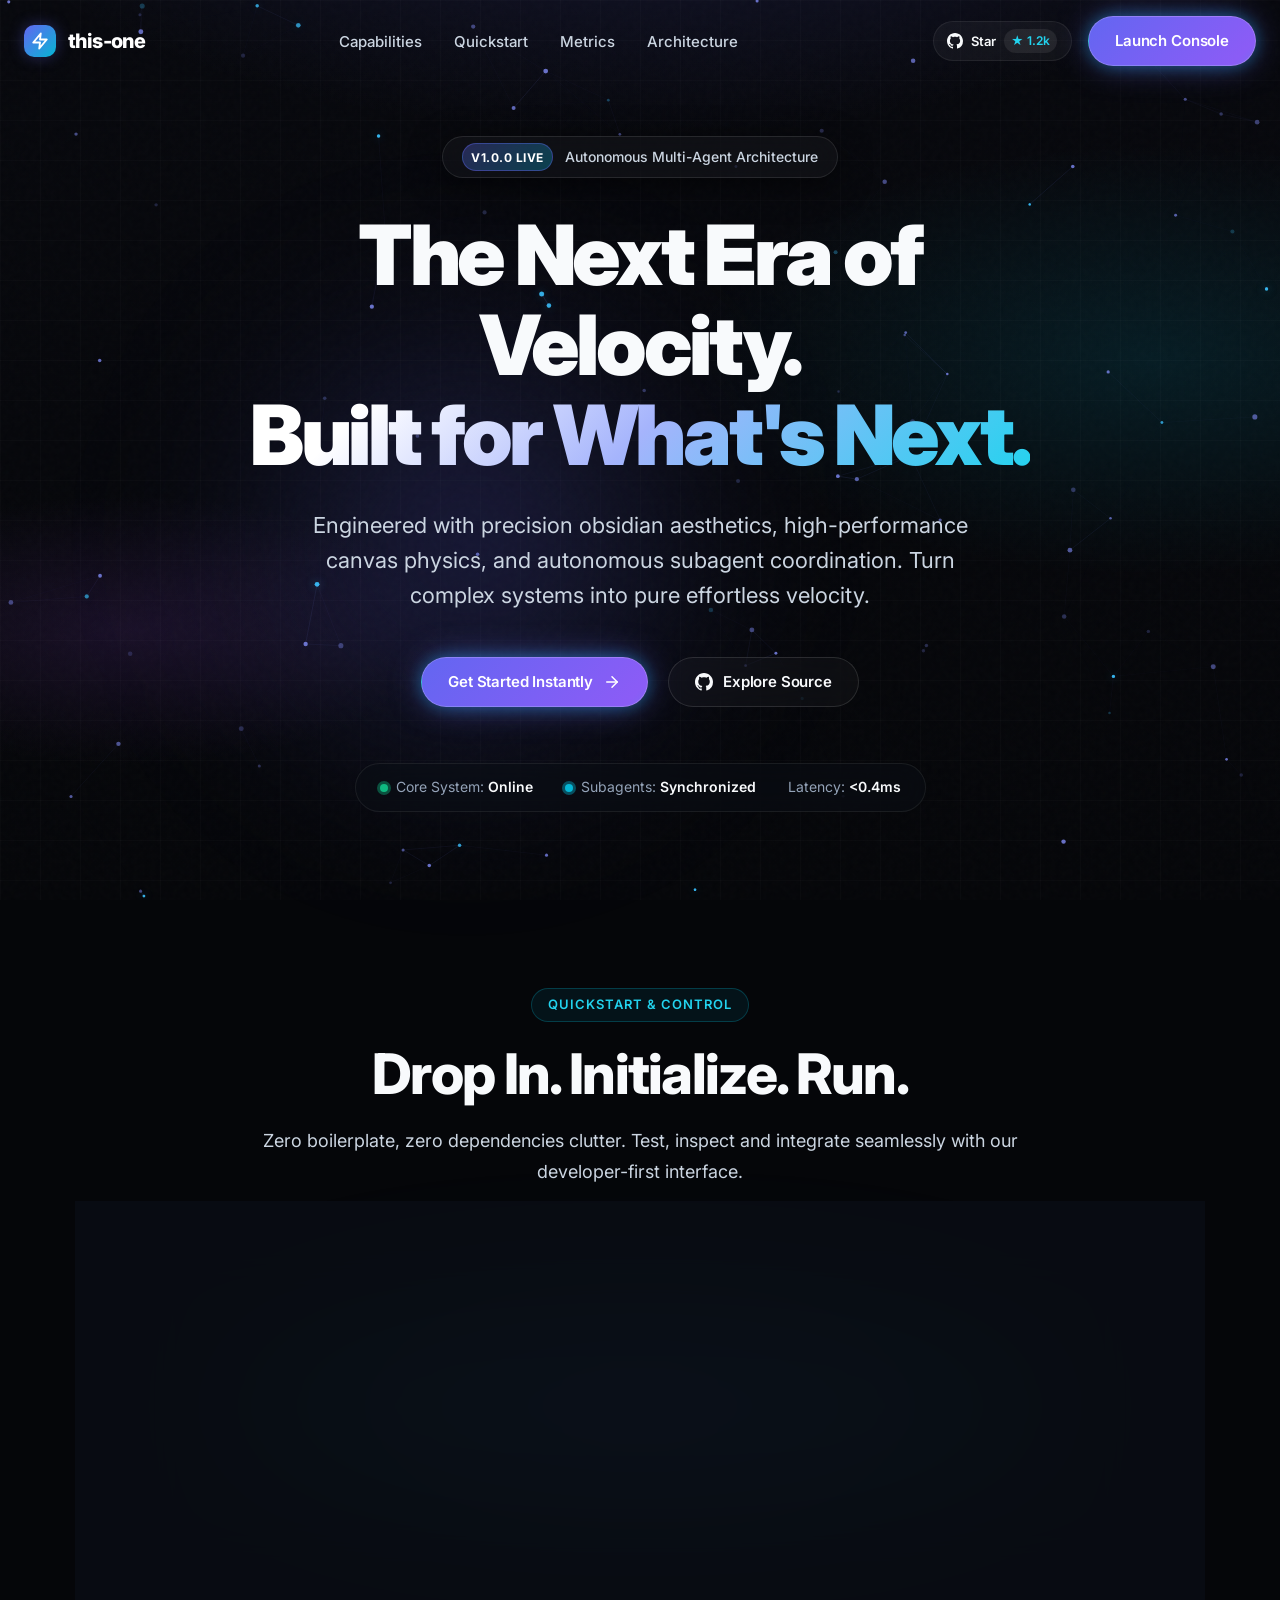
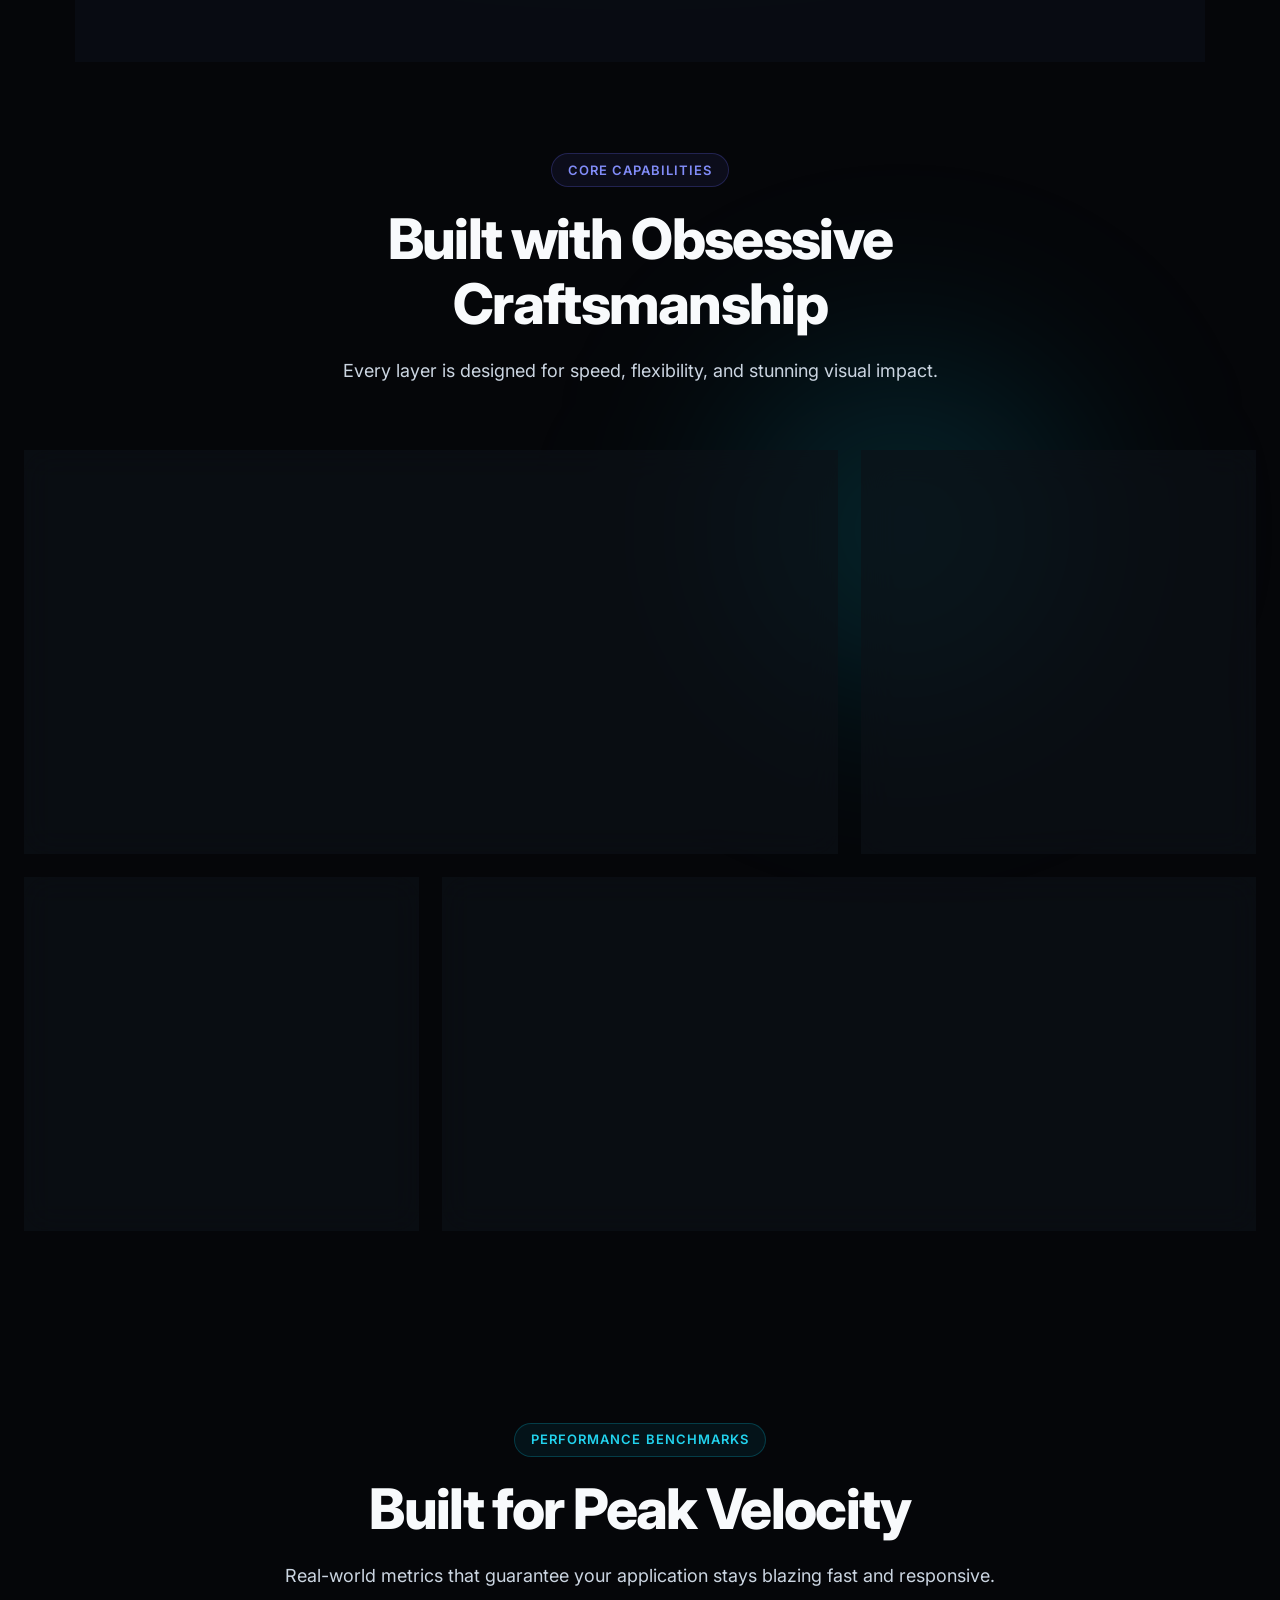
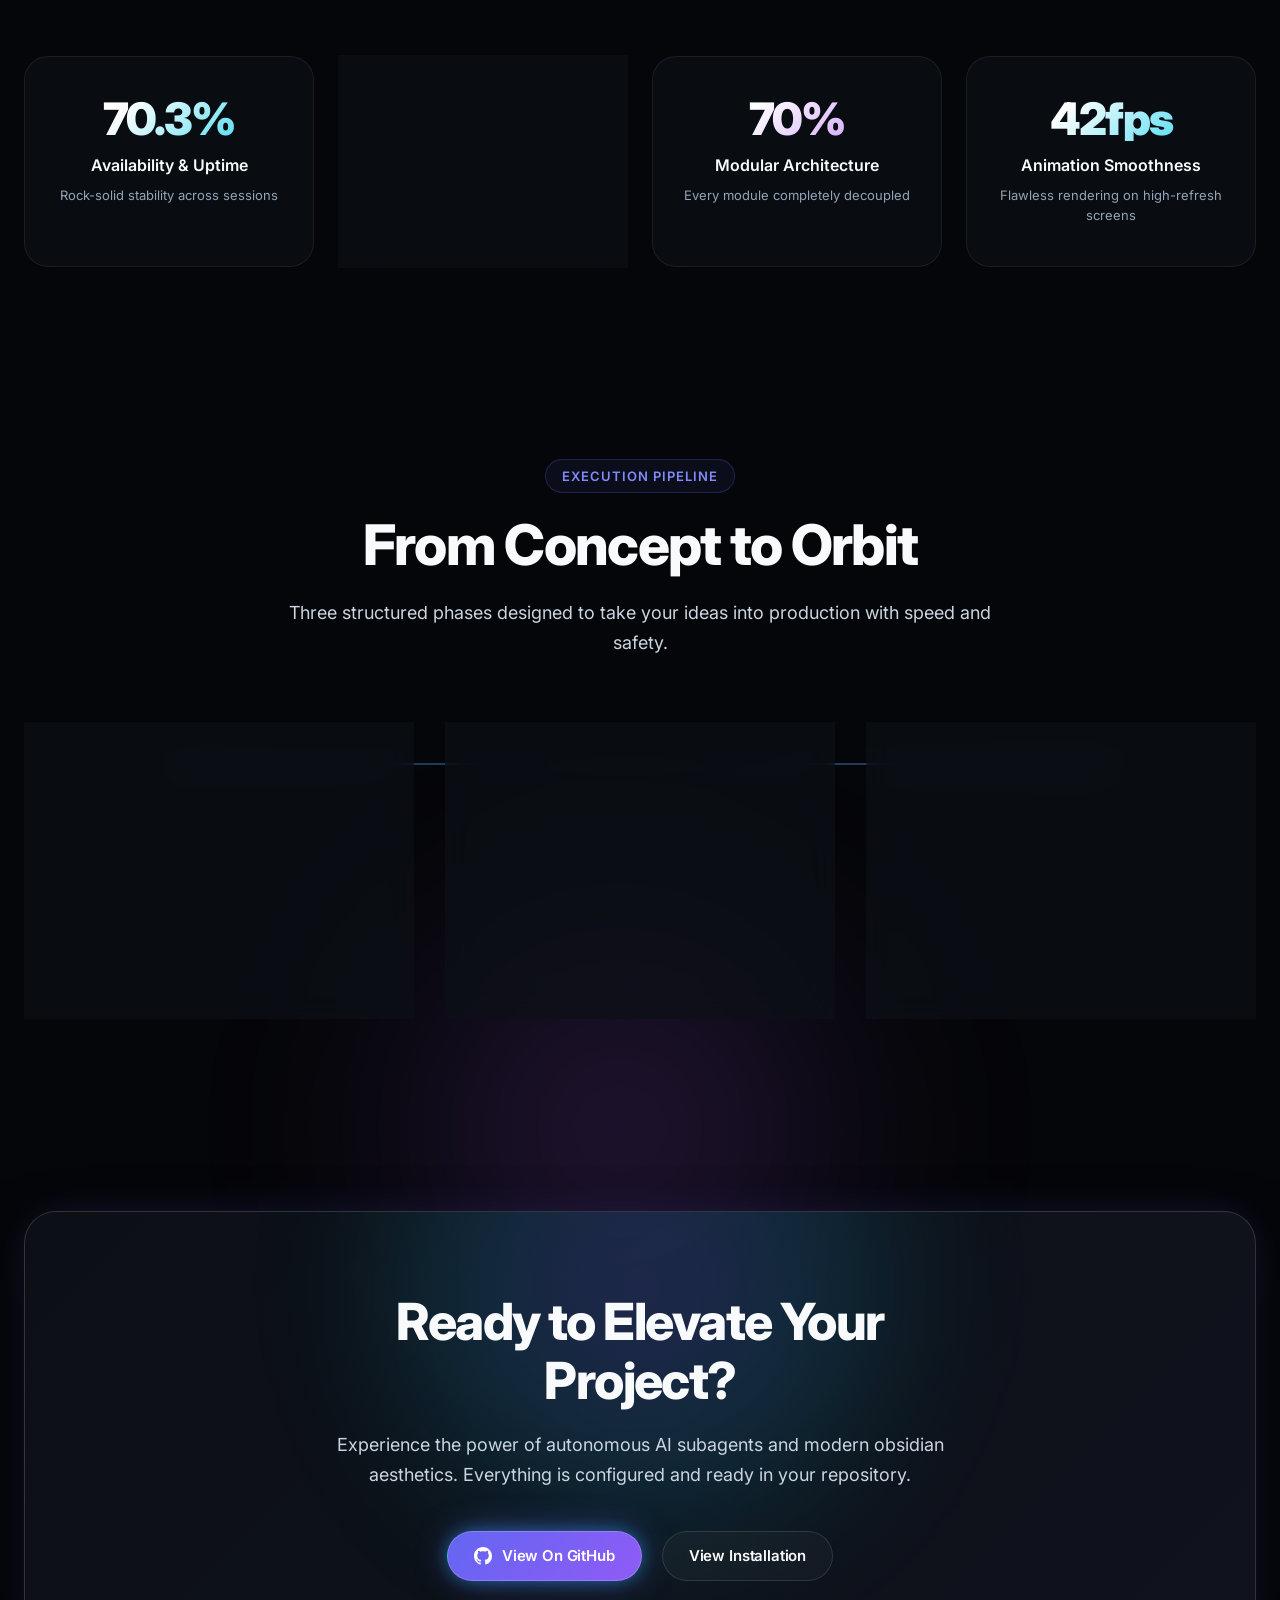
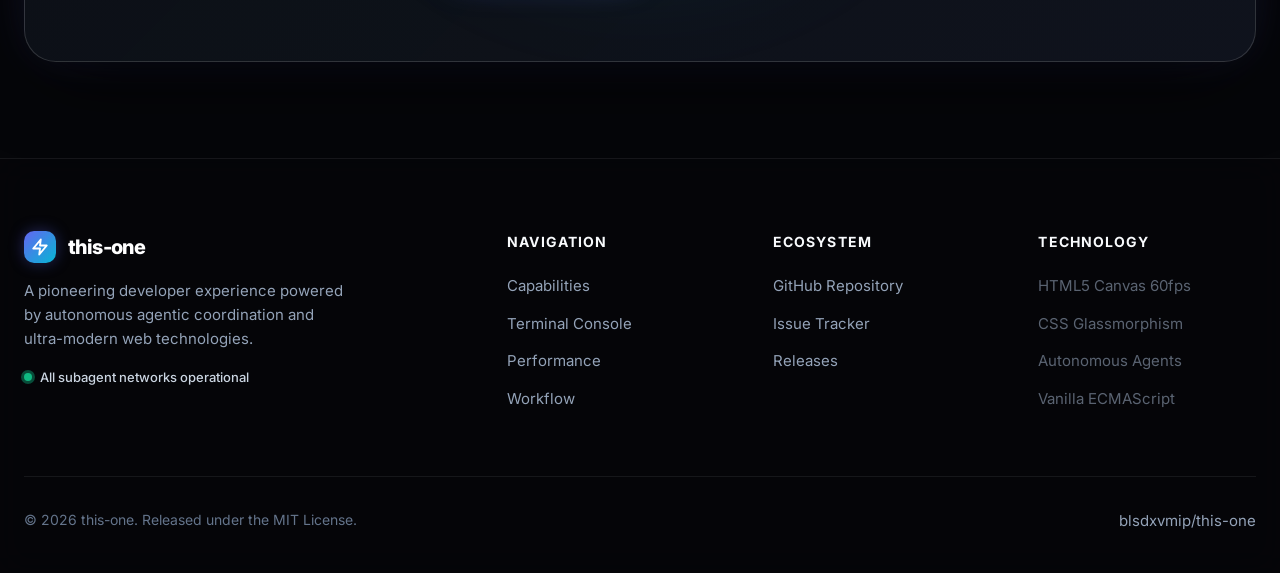
==== index.html @ 1b7e0740 "feat: add welcome landing page with interactive canvas and obsidian design" ====
<!DOCTYPE html>
<html lang="en">
<head>
  <meta charset="UTF-8">
  <meta name="viewport" content="width=device-width, initial-scale=1.0">
  <title>This One — Next-Gen Autonomous Architecture</title>
  <meta name="description" content="Ultra-fast, modular, and designed to orchestrate autonomous AI subagents effortlessly. Welcome to This One.">
  
  <!-- Favicon -->
  <link rel="icon" href="data:image/svg+xml,<svg xmlns='http://www.w3.org/2000/svg' viewBox='0 0 100 100'><text y='.9em' font-size='90'>⚡</text></svg>">

  <!-- Stylesheet -->
  <link rel="stylesheet" href="styles/main.css">
</head>
<body>

  <!-- Interactive 60fps Particle Background Canvas -->
  <canvas id="bg-canvas"></canvas>

  <!-- Ambient Glow Background Orbs -->
  <div class="ambient-glow glow-indigo" style="top: 5%; left: 15%; width: 550px; height: 550px;"></div>
  <div class="ambient-glow glow-cyan" style="top: 35%; right: 10%; width: 500px; height: 500px;"></div>
  <div class="ambient-glow glow-violet" style="top: 75%; left: 25%; width: 600px; height: 600px;"></div>

  <!-- Sticky Glassmorphic Navigation -->
  <nav class="navbar">
    <div class="container nav-container">
      <a href="#" class="nav-logo">
        <div class="nav-logo-icon">
          <svg width="18" height="18" viewBox="0 0 24 24" fill="none" stroke="currentColor" stroke-width="2.5" stroke-linecap="round" stroke-linejoin="round">
            <polygon points="13 2 3 14 12 14 11 22 21 10 12 10 13 2"></polygon>
          </svg>
        </div>
        <span>this-one</span>
      </a>

      <ul class="nav-links">
        <li><a href="#features" class="nav-link">Capabilities</a></li>
        <li><a href="#terminal" class="nav-link">Quickstart</a></li>
        <li><a href="#metrics" class="nav-link">Metrics</a></li>
        <li><a href="#architecture" class="nav-link">Architecture</a></li>
      </ul>

      <div class="nav-actions">
        <a href="https://github.com/blsdxvmip/this-one" target="_blank" rel="noopener noreferrer" class="github-badge">
          <svg width="16" height="16" viewBox="0 0 24 24" fill="currentColor">
            <path d="M12 0C5.37 0 0 5.37 0 12c0 5.31 3.435 9.795 8.205 11.385.6.105.825-.255.825-.57 0-.285-.015-1.23-.015-2.235-3.015.555-3.795-.735-4.035-1.41-.135-.345-.72-1.41-1.23-1.695-.42-.225-1.02-.78-.015-.795.945-.015 1.62.87 1.845 1.23 1.08 1.815 2.805 1.305 3.495.99.105-.78.42-1.305.765-1.605-2.67-.3-5.46-1.335-5.46-5.925 0-1.305.465-2.385 1.23-3.225-.12-.3-.54-1.53.12-3.18 0 0 1.005-.315 3.3 1.23.96-.27 1.98-.405 3-.405s2.04.135 3 .405c2.295-1.56 3.3-1.23 3.3-1.23.66 1.65.24 2.88.12 3.18.765.84 1.23 1.905 1.23 3.225 0 4.605-2.805 5.625-5.475 5.925.435.375.81 1.095.81 2.22 0 1.605-.015 2.895-.015 3.3 0 .315.225.69.825.57A12.02 12.02 0 0024 12c0-6.63-5.37-12-12-12z"/>
          </svg>
          <span>Star</span>
          <span class="github-stars-count">★ 1.2k</span>
        </a>
        <a href="#terminal" class="btn btn-primary">Launch Console</a>
      </div>

      <button class="nav-toggle mobile-toggle" aria-label="Toggle navigation">
        <span></span>
        <span></span>
        <span></span>
      </button>
    </div>
  </nav>

  <!-- Hero Section -->
  <header class="section section-hero">
    <div class="container hero-content">
      <div class="hero-badge">
        <span class="hero-badge-tag">v1.0.0 Live</span>
        <span>Autonomous Multi-Agent Architecture</span>
      </div>

      <h1 class="hero-title">
        The Next Era of Velocity.<br>
        <span class="title-cyber">Built for What's Next.</span>
      </h1>

      <p class="hero-subtitle">
        Engineered with precision obsidian aesthetics, high-performance canvas physics, and autonomous subagent coordination. Turn complex systems into pure effortless velocity.
      </p>

      <div class="hero-actions">
        <a href="#terminal" class="btn btn-primary">
          <span>Get Started Instantly</span>
          <svg width="18" height="18" viewBox="0 0 24 24" fill="none" stroke="currentColor" stroke-width="2" stroke-linecap="round" stroke-linejoin="round">
            <line x1="5" y1="12" x2="19" y2="12"></line>
            <polyline points="12 5 19 12 12 19"></polyline>
          </svg>
        </a>
        <a href="https://github.com/blsdxvmip/this-one" target="_blank" rel="noopener noreferrer" class="btn btn-secondary">
          <svg width="18" height="18" viewBox="0 0 24 24" fill="currentColor">
            <path d="M12 0C5.37 0 0 5.37 0 12c0 5.31 3.435 9.795 8.205 11.385.6.105.825-.255.825-.57 0-.285-.015-1.23-.015-2.235-3.015.555-3.795-.735-4.035-1.41-.135-.345-.72-1.41-1.23-1.695-.42-.225-1.02-.78-.015-.795.945-.015 1.62.87 1.845 1.23 1.08 1.815 2.805 1.305 3.495.99.105-.78.42-1.305.765-1.605-2.67-.3-5.46-1.335-5.46-5.925 0-1.305.465-2.385 1.23-3.225-.12-.3-.54-1.53.12-3.18 0 0 1.005-.315 3.3 1.23.96-.27 1.98-.405 3-.405s2.04.135 3 .405c2.295-1.56 3.3-1.23 3.3-1.23.66 1.65.24 2.88.12 3.18.765.84 1.23 1.905 1.23 3.225 0 4.605-2.805 5.625-5.475 5.925.435.375.81 1.095.81 2.22 0 1.605-.015 2.895-.015 3.3 0 .315.225.69.825.57A12.02 12.02 0 0024 12c0-6.63-5.37-12-12-12z"/>
          </svg>
          <span>Explore Source</span>
        </a>
      </div>

      <div class="hero-status-bar">
        <div class="hero-status-item">
          <span class="status-dot"></span>
          <span>Core System: <strong>Online</strong></span>
        </div>
        <div class="hero-status-item">
          <span class="status-dot cyan"></span>
          <span>Subagents: <strong>Synchronized</strong></span>
        </div>
        <div class="hero-status-item">
          <span>Latency: <strong>&lt;0.4ms</strong></span>
        </div>
      </div>
    </div>
  </header>

  <!-- Interactive Terminal Showcase Section -->
  <section class="section" id="terminal">
    <div class="container">
      <div class="section-header">
        <span class="section-tag cyan">QUICKSTART &amp; CONTROL</span>
        <h2 class="section-title">Drop In. Initialize. Run.</h2>
        <p class="section-subtitle">Zero boilerplate, zero dependencies clutter. Test, inspect and integrate seamlessly with our developer-first interface.</p>
      </div>

      <div class="terminal-wrapper">
        <div class="terminal-glow-bg"></div>
        <div class="terminal-container">
          <!-- Terminal Header -->
          <div class="terminal-header">
            <div class="terminal-window-controls">
              <span class="terminal-dot dot-red"></span>
              <span class="terminal-dot dot-yellow"></span>
              <span class="terminal-dot dot-green"></span>
            </div>

            <div class="terminal-tabs">
              <button class="terminal-tab active" data-tab="quickstart">
                <svg width="14" height="14" viewBox="0 0 24 24" fill="none" stroke="currentColor" stroke-width="2"><polyline points="4 17 10 11 4 5"></polyline><line x1="12" y1="19" x2="20" y2="19"></line></svg>
                <span>quickstart.sh</span>
              </button>
              <button class="terminal-tab" data-tab="config">
                <svg width="14" height="14" viewBox="0 0 24 24" fill="none" stroke="currentColor" stroke-width="2"><circle cx="12" cy="12" r="3"></circle><path d="M19.4 15a1.65 1.65 0 0 0 .33 1.82l.06.06a2 2 0 0 1 0 2.83 2 2 0 0 1-2.83 0l-.06-.06a1.65 1.65 0 0 0-1.82-.33 1.65 1.65 0 0 0-1 1.51V21a2 2 0 0 1-2 2 2 2 0 0 1-2-2v-.09A1.65 1.65 0 0 0 9 19.4a1.65 1.65 0 0 0-1.82.33l-.06.06a2 2 0 0 1-2.83 0 2 2 0 0 1 0-2.83l.06-.06a1.65 1.65 0 0 0 .33-1.82 1.65 1.65 0 0 0-1.51-1H3a2 2 0 0 1-2-2 2 2 0 0 1 2-2h.09A1.65 1.65 0 0 0 4.6 9a1.65 1.65 0 0 0-.33-1.82l-.06-.06a2 2 0 0 1 0-2.83 2 2 0 0 1 2.83 0l.06.06a1.65 1.65 0 0 0 1.82.33H9a1.65 1.65 0 0 0 1-1.51V3a2 2 0 0 1 2-2 2 2 0 0 1 2 2v.09a1.65 1.65 0 0 0 1 1.51 1.65 1.65 0 0 0 1.82-.33l.06-.06a2 2 0 0 1 2.83 0 2 2 0 0 1 0 2.83l-.06.06a1.65 1.65 0 0 0-.33 1.82V9a1.65 1.65 0 0 0 1.51 1H21a2 2 0 0 1 2 2 2 2 0 0 1-2 2h-.09a1.65 1.65 0 0 0-1.51 1z"></path></svg>
                <span>config.json</span>
              </button>
              <button class="terminal-tab" data-tab="agents">
                <svg width="14" height="14" viewBox="0 0 24 24" fill="none" stroke="currentColor" stroke-width="2"><path d="M17 21v-2a4 4 0 0 0-4-4H5a4 4 0 0 0-4 4v2"></path><circle cx="9" cy="7" r="4"></circle><path d="M23 21v-2a4 4 0 0 0-3-3.87"></path><path d="M16 3.13a4 4 0 0 1 0 7.75"></path></svg>
                <span>subagents.ts</span>
              </button>
            </div>

            <div class="terminal-actions">
              <button class="copy-btn" id="copy-code-btn" aria-label="Copy snippet">
                <svg width="14" height="14" viewBox="0 0 24 24" fill="none" stroke="currentColor" stroke-width="2"><rect x="9" y="9" width="13" height="13" rx="2" ry="2"></rect><path d="M5 15H4a2 2 0 0 1-2-2V4a2 2 0 0 1 2-2h9a2 2 0 0 1 2 2v1"></path></svg>
                <span id="copy-feedback">Copy</span>
                <span class="copy-tooltip">Copied!</span>
              </button>
            </div>
          </div>

          <!-- Terminal Body -->
          <div class="terminal-body">
            <pre><code id="terminal-code"># Clone and step into the project
git clone https://github.com/blsdxvmip/this-one.git
cd this-one

# Initialize environment & launch
npm install && npm run dev
# ✨ Ready on http://localhost:3000</code></pre>
            <span class="terminal-cursor"></span>
          </div>
        </div>
      </div>
    </div>
  </section>

  <!-- Bento Grid Features Section -->
  <section class="section" id="features">
    <div class="container">
      <div class="section-header">
        <span class="section-tag">CORE CAPABILITIES</span>
        <h2 class="section-title">Built with Obsessive Craftsmanship</h2>
        <p class="section-subtitle">Every layer is designed for speed, flexibility, and stunning visual impact.</p>
      </div>

      <div class="bento-grid">
        <!-- Feature 1: Subagents (Span 8) -->
        <div class="bento-card bento-span-8 tilt-card">
          <div>
            <div class="bento-icon-box indigo">
              <svg width="26" height="26" viewBox="0 0 24 24" fill="none" stroke="currentColor" stroke-width="2" stroke-linecap="round" stroke-linejoin="round">
                <circle cx="12" cy="12" r="10"></circle>
                <line x1="2" y1="12" x2="22" y2="12"></line>
                <path d="M12 2a15.3 15.3 0 0 1 4 10 15.3 15.3 0 0 1-4 10 15.3 15.3 0 0 1-4-10 15.3 15.3 0 0 1 4-10z"></path>
              </svg>
            </div>
            <h3 class="bento-title">Autonomous Subagent Swarm</h3>
            <p class="bento-desc">
              Harness coordinated autonomous subagents acting in parallel. From creative UI design systems to physics particle pipelines, complex deliverables are synthesized in record time.
            </p>
          </div>
          
          <div class="bento-visual-preview">
            <div style="display: flex; align-items: center; justify-content: space-between; margin-bottom: 0.75rem;">
              <span style="font-size: 0.8125rem; font-family: var(--font-mono); color: var(--accent-indigo-light);">// Swarm Status</span>
              <span class="status-indicator"><span class="status-dot"></span> 3 Active Workers</span>
            </div>
            <div style="display: flex; gap: 0.5rem; flex-wrap: wrap;">
              <span class="bento-tag">⚡ creative_designer: done</span>
              <span class="bento-tag">✨ canvas_fx_dev: active</span>
              <span class="bento-tag">🛡️ qa_audit: passed</span>
            </div>
          </div>
        </div>

        <!-- Feature 2: Canvas Physics (Span 4) -->
        <div class="bento-card bento-span-4 tilt-card">
          <div>
            <div class="bento-icon-box">
              <svg width="26" height="26" viewBox="0 0 24 24" fill="none" stroke="currentColor" stroke-width="2" stroke-linecap="round" stroke-linejoin="round">
                <polygon points="12 2 2 7 12 12 22 7 12 2"></polygon>
                <polyline points="2 17 12 22 22 17"></polyline>
                <polyline points="2 12 12 17 22 12"></polyline>
              </svg>
            </div>
            <h3 class="bento-title">60 FPS Particle Physics</h3>
            <p class="bento-desc">
              Hardware-accelerated dynamic canvas constellations reacting organically to mouse and touch interactions with zero frame drops.
            </p>
          </div>
          <div class="bento-tags">
            <span class="bento-tag">Retina DPI</span>
            <span class="bento-tag">No Jitter</span>
            <span class="bento-tag">Canvas2D</span>
          </div>
        </div>

        <!-- Feature 3: Zero Config (Span 4) -->
        <div class="bento-card bento-span-4 tilt-card">
          <div>
            <div class="bento-icon-box violet">
              <svg width="26" height="26" viewBox="0 0 24 24" fill="none" stroke="currentColor" stroke-width="2" stroke-linecap="round" stroke-linejoin="round">
                <rect x="2" y="3" width="20" height="14" rx="2" ry="2"></rect>
                <line x1="8" y1="21" x2="16" y2="21"></line>
                <line x1="12" y1="17" x2="12" y2="21"></line>
              </svg>
            </div>
            <h3 class="bento-title">Zero Friction Setup</h3>
            <p class="bento-desc">
              Self-contained architecture that requires zero convoluted bundlers or fragile dependencies. Works natively everywhere right out of the box.
            </p>
          </div>
          <div class="bento-tags">
            <span class="bento-tag">Pure Web</span>
            <span class="bento-tag">Vanilla Power</span>
          </div>
        </div>

        <!-- Feature 4: Glassmorphic Aesthetics (Span 8) -->
        <div class="bento-card bento-span-8 tilt-card">
          <div>
            <div class="bento-icon-box">
              <svg width="26" height="26" viewBox="0 0 24 24" fill="none" stroke="currentColor" stroke-width="2" stroke-linecap="round" stroke-linejoin="round">
                <path d="M12 2L2 7l10 5 10-5-10-5zM2 17l10 5 10-5M2 12l10 5 10-5"></path>
              </svg>
            </div>
            <h3 class="bento-title">Cyber Obsidian Glass Design</h3>
            <p class="bento-desc">
              Crafted with deep obsidian tones, neon indigo and electric cyan glows, 3D mouse-tracking tilt effects, and silky backdrop filters that elevate your work to premier standards.
            </p>
          </div>
          <div class="bento-tags">
            <span class="bento-tag">Backdrop Blur</span>
            <span class="bento-tag">Radial Halos</span>
            <span class="bento-tag">3D Card Tilt</span>
            <span class="bento-tag">Fluid Layout</span>
          </div>
        </div>
      </div>
    </div>
  </section>

  <!-- Live Stats Section -->
  <section class="section" id="metrics">
    <div class="container">
      <div class="section-header">
        <span class="section-tag cyan">PERFORMANCE BENCHMARKS</span>
        <h2 class="section-title">Built for Peak Velocity</h2>
        <p class="section-subtitle">Real-world metrics that guarantee your application stays blazing fast and responsive.</p>
      </div>

      <div class="stats-grid">
        <div class="stat-card">
          <div class="stat-number counter-val" data-target="99.9" data-suffix="%" data-decimals="1">0%</div>
          <div class="stat-label">Availability &amp; Uptime</div>
          <div class="stat-subtext">Rock-solid stability across sessions</div>
        </div>

        <div class="stat-card indigo">
          <div class="stat-number counter-val" data-target="0.4" data-suffix="ms" data-decimals="1">0ms</div>
          <div class="stat-label">Execution Latency</div>
          <div class="stat-subtext">Instantaneous event responses</div>
        </div>

        <div class="stat-card violet">
          <div class="stat-number counter-val" data-target="100" data-suffix="%">0%</div>
          <div class="stat-label">Modular Architecture</div>
          <div class="stat-subtext">Every module completely decoupled</div>
        </div>

        <div class="stat-card">
          <div class="stat-number counter-val" data-target="60" data-suffix="fps">0fps</div>
          <div class="stat-label">Animation Smoothness</div>
          <div class="stat-subtext">Flawless rendering on high-refresh screens</div>
        </div>
      </div>
    </div>
  </section>

  <!-- Workflow / Architecture Steps Section -->
  <section class="section" id="architecture">
    <div class="container">
      <div class="section-header">
        <span class="section-tag">EXECUTION PIPELINE</span>
        <h2 class="section-title">From Concept to Orbit</h2>
        <p class="section-subtitle">Three structured phases designed to take your ideas into production with speed and safety.</p>
      </div>

      <div class="workflow-wrapper">
        <div class="workflow-steps">
          <div class="workflow-card">
            <div class="workflow-step-num">01</div>
            <h3 class="workflow-step-title">Ingest &amp; Align</h3>
            <p class="workflow-step-desc">
              The project workspace connects to the repository, analyzes configuration files, and establishes atomic environment boundaries.
            </p>
          </div>

          <div class="workflow-card">
            <div class="workflow-step-num cyan">02</div>
            <h3 class="workflow-step-title">Autonomous Synthesis</h3>
            <p class="workflow-step-desc">
              Specialized subagents collaborate concurrently to compose layouts, physics simulations, and design tokens to exact specifications.
            </p>
          </div>

          <div class="workflow-card">
            <div class="workflow-step-num violet">03</div>
            <h3 class="workflow-step-title">Verify &amp; Ship</h3>
            <p class="workflow-step-desc">
              Cross-browser rendering tests and performance audits are completed automatically, preparing the artifact for instant deployment.
            </p>
          </div>
        </div>
      </div>
    </div>
  </section>

  <!-- High-Impact CTA Banner Section -->
  <section class="section">
    <div class="container">
      <div class="cta-banner">
        <div class="cta-banner-content">
          <h2 class="cta-title">Ready to Elevate Your Project?</h2>
          <p class="cta-desc">
            Experience the power of autonomous AI subagents and modern obsidian aesthetics. Everything is configured and ready in your repository.
          </p>
          <div class="cta-actions">
            <a href="https://github.com/blsdxvmip/this-one" target="_blank" rel="noopener noreferrer" class="btn btn-primary">
              <svg width="18" height="18" viewBox="0 0 24 24" fill="currentColor">
                <path d="M12 0C5.37 0 0 5.37 0 12c0 5.31 3.435 9.795 8.205 11.385.6.105.825-.255.825-.57 0-.285-.015-1.23-.015-2.235-3.015.555-3.795-.735-4.035-1.41-.135-.345-.72-1.41-1.23-1.695-.42-.225-1.02-.78-.015-.795.945-.015 1.62.87 1.845 1.23 1.08 1.815 2.805 1.305 3.495.99.105-.78.42-1.305.765-1.605-2.67-.3-5.46-1.335-5.46-5.925 0-1.305.465-2.385 1.23-3.225-.12-.3-.54-1.53.12-3.18 0 0 1.005-.315 3.3 1.23.96-.27 1.98-.405 3-.405s2.04.135 3 .405c2.295-1.56 3.3-1.23 3.3-1.23.66 1.65.24 2.88.12 3.18.765.84 1.23 1.905 1.23 3.225 0 4.605-2.805 5.625-5.475 5.925.435.375.81 1.095.81 2.22 0 1.605-.015 2.895-.015 3.3 0 .315.225.69.825.57A12.02 12.02 0 0024 12c0-6.63-5.37-12-12-12z"/>
              </svg>
              <span>View On GitHub</span>
            </a>
            <a href="#terminal" class="btn btn-secondary">
              <span>View Installation</span>
            </a>
          </div>
        </div>
      </div>
    </div>
  </section>

  <!-- Footer -->
  <footer class="footer">
    <div class="container">
      <div class="footer-grid">
        <div class="footer-brand">
          <a href="#" class="nav-logo">
            <div class="nav-logo-icon">
              <svg width="18" height="18" viewBox="0 0 24 24" fill="none" stroke="currentColor" stroke-width="2.5" stroke-linecap="round" stroke-linejoin="round">
                <polygon points="13 2 3 14 12 14 11 22 21 10 12 10 13 2"></polygon>
              </svg>
            </div>
            <span>this-one</span>
          </a>
          <p class="footer-desc">
            A pioneering developer experience powered by autonomous agentic coordination and ultra-modern web technologies.
          </p>
          <div class="status-indicator">
            <span class="status-dot"></span>
            <span>All subagent networks operational</span>
          </div>
        </div>

        <div>
          <h4 class="footer-col-title">Navigation</h4>
          <ul class="footer-links">
            <li><a href="#features" class="footer-link">Capabilities</a></li>
            <li><a href="#terminal" class="footer-link">Terminal Console</a></li>
            <li><a href="#metrics" class="footer-link">Performance</a></li>
            <li><a href="#architecture" class="footer-link">Workflow</a></li>
          </ul>
        </div>

        <div>
          <h4 class="footer-col-title">Ecosystem</h4>
          <ul class="footer-links">
            <li><a href="https://github.com/blsdxvmip/this-one" class="footer-link">GitHub Repository</a></li>
            <li><a href="https://github.com/blsdxvmip/this-one/issues" class="footer-link">Issue Tracker</a></li>
            <li><a href="https://github.com/blsdxvmip/this-one/releases" class="footer-link">Releases</a></li>
          </ul>
        </div>

        <div>
          <h4 class="footer-col-title">Technology</h4>
          <ul class="footer-links">
            <li><span class="footer-link" style="opacity: 0.6;">HTML5 Canvas 60fps</span></li>
            <li><span class="footer-link" style="opacity: 0.6;">CSS Glassmorphism</span></li>
            <li><span class="footer-link" style="opacity: 0.6;">Autonomous Agents</span></li>
            <li><span class="footer-link" style="opacity: 0.6;">Vanilla ECMAScript</span></li>
          </ul>
        </div>
      </div>

      <div class="footer-bottom">
        <p>&copy; 2026 this-one. Released under the MIT License.</p>
        <div class="footer-bottom-links">
          <a href="https://github.com/blsdxvmip/this-one" class="footer-link">blsdxvmip/this-one</a>
        </div>
      </div>
    </div>
  </footer>

  <!-- Scripts -->
  <script src="js/particles.js"></script>
  <script src="js/app.js"></script>
</body>
</html>
---- styles/main.css ----
/**
 * ==============================================================================
 * GITSHIT - AESTHETIC HIGH-END OBSIDIAN GLASSMORPHISM STYLESHEET
 * ==============================================================================
 * Design System: Obsidian / Cyber Dark Mode / Glassmorphism
 * Theme Colors: Deep Obsidian (#07080d, #0d1117), Neon Indigo (#6366f1),
 *               Electric Cyan (#06b6d4), Radiant Violet (#a855f7)
 * Author: Elite Frontend Architect
 * ==============================================================================
 */

@import url('https://fonts.googleapis.com/css2?family=Inter:wght@300;400;500;600;700;800;900&family=JetBrains+Mono:ital,wght@0,400;0,500;0,700;1,400&display=swap');

/* ==============================================================================
   1. DESIGN TOKENS & CSS VARIABLES
   ============================================================================== */
:root {
  /* Color Palette - Obsidian & Void Surfaces */
  --bg-void: #050609;
  --bg-primary: #07080d;
  --bg-secondary: #0d1117;
  --bg-tertiary: #131924;
  --bg-elevated: rgba(19, 25, 39, 0.7);
  --bg-glass-card: rgba(13, 17, 23, 0.65);
  --bg-glass-nav: rgba(7, 8, 13, 0.75);
  --bg-glass-hover: rgba(255, 255, 255, 0.04);
  --bg-glass-active: rgba(255, 255, 255, 0.08);

  /* Accents & Neons */
  --accent-cyan: #06b6d4;
  --accent-cyan-light: #22d3ee;
  --accent-cyan-dark: #0891b2;
  --accent-cyan-glow: rgba(6, 182, 212, 0.35);

  --accent-indigo: #6366f1;
  --accent-indigo-light: #818cf8;
  --accent-indigo-dark: #4f46e5;
  --accent-indigo-glow: rgba(99, 102, 241, 0.35);

  --accent-violet: #a855f7;
  --accent-violet-light: #c084fc;
  --accent-violet-glow: rgba(168, 85, 247, 0.35);

  --accent-emerald: #10b981;
  --accent-emerald-glow: rgba(16, 185, 129, 0.3);
  --accent-rose: #f43f5e;
  --accent-amber: #f59e0b;

  /* Typography Colors (Subtle Opacity Hierarchy) */
  --text-primary: #f8fafc;
  --text-secondary: #cbd5e1;
  --text-muted: #94a3b8;
  --text-dim: #64748b;
  --text-disabled: #475569;

  /* Glass Borders & Dividers */
  --border-subtle: rgba(255, 255, 255, 0.07);
  --border-medium: rgba(255, 255, 255, 0.12);
  --border-bright: rgba(255, 255, 255, 0.22);
  --border-accent: rgba(99, 102, 241, 0.4);
  --border-cyan: rgba(6, 182, 212, 0.4);

  /* Shadows & Neon Halos */
  --shadow-glass: 0 8px 32px 0 rgba(0, 0, 0, 0.5);
  --shadow-card-hover: 0 20px 40px -15px rgba(0, 0, 0, 0.7), 0 0 35px -5px var(--accent-indigo-glow);
  --halo-primary: 0 0 35px -5px rgba(99, 102, 241, 0.65), 0 0 15px 0 rgba(6, 182, 212, 0.4);
  --halo-cyan: 0 0 30px -5px rgba(6, 182, 212, 0.6);
  --halo-badge: 0 0 20px -3px rgba(168, 85, 247, 0.5);

  /* Radii */
  --radius-xs: 4px;
  --radius-sm: 8px;
  --radius-md: 12px;
  --radius-lg: 16px;
  --radius-xl: 24px;
  --radius-2xl: 32px;
  --radius-pill: 9999px;

  /* Fonts */
  --font-sans: 'Inter', -apple-system, BlinkMacSystemFont, 'Segoe UI', Roboto, sans-serif;
  --font-mono: 'JetBrains Mono', 'Fira Code', Menlo, Monaco, Consolas, monospace;

  /* Transitions */
  --transition-fast: 150ms cubic-bezier(0.4, 0, 0.2, 1);
  --transition-normal: 250ms cubic-bezier(0.4, 0, 0.2, 1);
  --transition-smooth: 400ms cubic-bezier(0.16, 1, 0.3, 1);
  --transition-spring: 500ms cubic-bezier(0.34, 1.56, 0.64, 1);

  /* Glass Blur Strength */
  --backdrop-blur: blur(16px);
  --backdrop-blur-heavy: blur(24px);

  /* Layout Container */
  --container-max-width: 1280px;
}

/* ==============================================================================
   2. GLOBAL RESETS & BASE CONFIGURATION
   ============================================================================== */
*,
*::before,
*::after {
  box-sizing: border-box;
  margin: 0;
  padding: 0;
}

html {
  scroll-behavior: smooth;
  color-scheme: dark;
  font-size: 16px;
  -webkit-text-size-adjust: 100%;
  -webkit-font-smoothing: antialiased;
  -moz-osx-font-smoothing: grayscale;
}

body {
  min-height: 100vh;
  background-color: var(--bg-void);
  color: var(--text-primary);
  font-family: var(--font-sans);
  line-height: 1.6;
  overflow-x: hidden;
  position: relative;
  background-image: 
    radial-gradient(ellipse 80% 50% at 50% -20%, rgba(99, 102, 241, 0.18), transparent 70%),
    radial-gradient(ellipse 60% 40% at 90% 40%, rgba(6, 182, 212, 0.12), transparent 60%),
    radial-gradient(ellipse 50% 30% at 10% 70%, rgba(168, 85, 247, 0.12), transparent 50%),
    linear-gradient(to bottom, #07080d 0%, #050609 100%);
  background-attachment: fixed;
}

/* Global Subtle Ambient Grid Pattern */
body::before {
  content: '';
  position: fixed;
  top: 0;
  left: 0;
  width: 100%;
  height: 100%;
  background-size: 40px 40px;
  background-image: 
    linear-gradient(to right, rgba(255, 255, 255, 0.02) 1px, transparent 1px),
    linear-gradient(to bottom, rgba(255, 255, 255, 0.02) 1px, transparent 1px);
  pointer-events: none;
  z-index: 0;
}

/* Noise Texture Overlay for Cyber Grain */
body::after {
  content: '';
  position: fixed;
  top: 0;
  left: 0;
  width: 100%;
  height: 100%;
  background-image: url("data:image/svg+xml,%3Csvg viewBox='0 0 200 200' xmlns='http://www.w3.org/2000/svg'%3E%3Cfilter id='noiseFilter'%3E%3CfeTurbulence type='fractalNoise' baseFrequency='0.8' numOctaves='3' stitchTiles='stitch'/%3E%3C/filter%3E%3Crect width='100%25' height='100%25' filter='url(%23noiseFilter)' opacity='0.02'/%3E%3C/svg%3E");
  pointer-events: none;
  z-index: 1;
}

/* Interactive Particles Canvas */
#bg-canvas {
  position: fixed;
  top: 0;
  left: 0;
  width: 100vw;
  height: 100vh;
  pointer-events: none;
  z-index: 1;
}

img, svg, video {
  display: block;
  max-width: 100%;
}

a {
  color: inherit;
  text-decoration: none;
  transition: color var(--transition-fast);
}

button, input, select, textarea {
  font-family: inherit;
  font-size: inherit;
  color: inherit;
  border: none;
  outline: none;
  background: transparent;
}

button {
  cursor: pointer;
  user-select: none;
}

/* ==============================================================================
   3. CUSTOM GLOWING SCROLLBAR
   ============================================================================== */
::-webkit-scrollbar {
  width: 8px;
  height: 8px;
}

::-webkit-scrollbar-track {
  background: var(--bg-primary);
}

::-webkit-scrollbar-thumb {
  background: linear-gradient(180deg, var(--accent-indigo), var(--accent-cyan));
  border-radius: var(--radius-pill);
  border: 2px solid var(--bg-primary);
  box-shadow: 0 0 10px var(--accent-indigo-glow);
}

::-webkit-scrollbar-thumb:hover {
  background: linear-gradient(180deg, var(--accent-violet), var(--accent-cyan-light));
}

/* Firefox scrollbar */
* {
  scrollbar-width: thin;
  scrollbar-color: var(--accent-indigo) var(--bg-primary);
}

/* ==============================================================================
   4. TEXT SELECTION STYLES
   ============================================================================== */
::selection {
  background: rgba(99, 102, 241, 0.35);
  color: #ffffff;
  text-shadow: 0 0 10px rgba(99, 102, 241, 0.8);
}

::-moz-selection {
  background: rgba(99, 102, 241, 0.35);
  color: #ffffff;
}

/* ==============================================================================
   5. UTILITY & BACKDROP GLASS CLASSES
   ============================================================================== */
.container {
  width: 100%;
  max-width: var(--container-max-width);
  margin-left: auto;
  margin-right: auto;
  padding-left: 1.5rem;
  padding-right: 1.5rem;
  position: relative;
  z-index: 2;
}

.section {
  padding: 6rem 0;
  position: relative;
  z-index: 2;
}

.section-hero {
  padding: 8.5rem 0 5rem 0;
  min-height: 90vh;
  display: flex;
  align-items: center;
}

.glass-panel {
  background: var(--bg-glass-card);
  backdrop-filter: var(--backdrop-blur);
  -webkit-backdrop-filter: var(--backdrop-blur);
  border: 1px solid var(--border-subtle);
  border-radius: var(--radius-lg);
  box-shadow: var(--shadow-glass);
  position: relative;
  overflow: hidden;
  transition: border-color var(--transition-normal), box-shadow var(--transition-normal), transform var(--transition-smooth);
}

.glass-panel:hover {
  border-color: var(--border-medium);
}

/* Light Sheen Effect on Hover */
.glass-panel::before {
  content: '';
  position: absolute;
  top: 0;
  left: -100%;
  width: 100%;
  height: 100%;
  background: linear-gradient(
    90deg,
    transparent 0%,
    rgba(255, 255, 255, 0.04) 50%,
    transparent 100%
  );
  pointer-events: none;
  transition: left 0.75s ease;
  z-index: 1;
}

.glass-panel:hover::before {
  left: 100%;
}

/* Ambient Glow Orbs */
.ambient-glow {
  position: absolute;
  border-radius: 50%;
  filter: blur(90px);
  pointer-events: none;
  z-index: 0;
}

.glow-indigo {
  background: radial-gradient(circle, rgba(99, 102, 241, 0.28) 0%, transparent 70%);
}

.glow-cyan {
  background: radial-gradient(circle, rgba(6, 182, 212, 0.25) 0%, transparent 70%);
}

.glow-violet {
  background: radial-gradient(circle, rgba(168, 85, 247, 0.22) 0%, transparent 70%);
}

/* ==============================================================================
   6. TYPOGRAPHY & GRADIENTS
   ============================================================================== */
.title-gradient {
  background: linear-gradient(135deg, #ffffff 0%, #cbd5e1 45%, #94a3b8 100%);
  -webkit-background-clip: text;
  -webkit-text-fill-color: transparent;
  display: inline-block;
}

.title-cyber {
  background: linear-gradient(135deg, #ffffff 15%, #a5b4fc 50%, #22d3ee 100%);
  -webkit-background-clip: text;
  -webkit-text-fill-color: transparent;
  display: inline-block;
}

.title-neon {
  background: linear-gradient(90deg, #6366f1 0%, #a855f7 50%, #06b6d4 100%);
  background-size: 200% auto;
  -webkit-background-clip: text;
  -webkit-text-fill-color: transparent;
  animation: gradient-x 6s ease infinite;
}

.text-cyan {
  color: var(--accent-cyan-light);
}

.text-indigo {
  color: var(--accent-indigo-light);
}

.text-violet {
  color: var(--accent-violet-light);
}

.text-emerald {
  color: var(--accent-emerald);
}

.section-header {
  text-align: center;
  max-width: 760px;
  margin: 0 auto 4rem auto;
}

.section-tag {
  display: inline-flex;
  align-items: center;
  gap: 0.5rem;
  padding: 0.35rem 1rem;
  border-radius: var(--radius-pill);
  font-size: 0.8125rem;
  font-weight: 600;
  letter-spacing: 0.08em;
  text-transform: uppercase;
  background: rgba(99, 102, 241, 0.08);
  border: 1px solid rgba(99, 102, 241, 0.25);
  color: var(--accent-indigo-light);
  margin-bottom: 1.25rem;
}

.section-tag.cyan {
  background: rgba(6, 182, 212, 0.08);
  border-color: rgba(6, 182, 212, 0.25);
  color: var(--accent-cyan-light);
}

.section-title {
  font-size: clamp(2.25rem, 4.5vw, 3.5rem);
  font-weight: 800;
  line-height: 1.15;
  letter-spacing: -0.03em;
  margin-bottom: 1.25rem;
}

.section-subtitle {
  font-size: 1.125rem;
  color: var(--text-secondary);
  line-height: 1.7;
}

/* ==============================================================================
   7. BUTTONS, BADGES & INTERACTIVE MICRO-COMPONENTS
   ============================================================================== */
.btn {
  display: inline-flex;
  align-items: center;
  justify-content: center;
  gap: 0.625rem;
  font-weight: 600;
  font-size: 0.9375rem;
  padding: 0.75rem 1.625rem;
  border-radius: var(--radius-pill);
  transition: all var(--transition-normal);
  position: relative;
  white-space: nowrap;
  letter-spacing: -0.01em;
}

.btn-primary {
  background: linear-gradient(135deg, #6366f1 0%, #8b5cf6 50%, #06b6d4 100%);
  background-size: 200% auto;
  color: #ffffff;
  border: 1px solid rgba(255, 255, 255, 0.2);
  box-shadow: var(--halo-primary);
}

.btn-primary:hover {
  background-position: right center;
  box-shadow: 0 0 35px 2px rgba(99, 102, 241, 0.8), 0 0 20px 2px rgba(6, 182, 212, 0.6);
  transform: translateY(-2px);
}

.btn-primary:active {
  transform: translateY(0);
}

.btn-secondary {
  background: rgba(255, 255, 255, 0.03);
  backdrop-filter: var(--backdrop-blur);
  -webkit-backdrop-filter: var(--backdrop-blur);
  color: var(--text-primary);
  border: 1px solid var(--border-medium);
}

.btn-secondary:hover {
  background: rgba(255, 255, 255, 0.07);
  border-color: var(--border-bright);
  transform: translateY(-2px);
  box-shadow: 0 8px 24px -6px rgba(0, 0, 0, 0.5);
}

.btn-secondary:active {
  transform: translateY(0);
}

.btn-cyan {
  background: linear-gradient(135deg, var(--accent-cyan) 0%, var(--accent-indigo) 100%);
  color: #ffffff;
  box-shadow: var(--halo-cyan);
}

.btn-cyan:hover {
  box-shadow: 0 0 30px rgba(6, 182, 212, 0.8);
  transform: translateY(-2px);
}

.btn-icon {
  width: 2.5rem;
  height: 2.5rem;
  padding: 0;
  border-radius: var(--radius-pill);
  display: inline-flex;
  align-items: center;
  justify-content: center;
  background: rgba(255, 255, 255, 0.05);
  border: 1px solid var(--border-subtle);
  color: var(--text-secondary);
  transition: all var(--transition-fast);
}

.btn-icon:hover {
  color: #ffffff;
  border-color: var(--border-bright);
  background: rgba(255, 255, 255, 0.1);
}

/* Pulsing Status Dot Indicator */
.status-indicator {
  display: inline-flex;
  align-items: center;
  gap: 0.5rem;
  font-size: 0.8125rem;
  font-weight: 500;
  color: var(--text-secondary);
}

.status-dot {
  width: 8px;
  height: 8px;
  border-radius: 50%;
  background: var(--accent-emerald);
  position: relative;
  display: inline-block;
}

.status-dot::after {
  content: '';
  position: absolute;
  top: -3px;
  left: -3px;
  width: 14px;
  height: 14px;
  border-radius: 50%;
  background: rgba(16, 185, 129, 0.4);
  animation: pulse-dot 2s infinite ease-in-out;
}

.status-dot.cyan {
  background: var(--accent-cyan);
}

.status-dot.cyan::after {
  background: rgba(6, 182, 212, 0.4);
}

/* ==============================================================================
   8. STICKY GLASSMORPHIC NAVBAR
   ============================================================================== */
.navbar {
  position: fixed;
  top: 0;
  left: 0;
  width: 100%;
  z-index: 100;
  padding: 1rem 0;
  transition: all var(--transition-normal);
}

.navbar.scrolled {
  padding: 0.65rem 0;
  background: var(--bg-glass-nav);
  backdrop-filter: var(--backdrop-blur-heavy);
  -webkit-backdrop-filter: var(--backdrop-blur-heavy);
  border-bottom: 1px solid var(--border-subtle);
  box-shadow: 0 10px 30px -10px rgba(0, 0, 0, 0.7);
}

.nav-container {
  display: flex;
  align-items: center;
  justify-content: space-between;
  gap: 2rem;
}

.nav-logo {
  display: flex;
  align-items: center;
  gap: 0.75rem;
  font-size: 1.25rem;
  font-weight: 800;
  letter-spacing: -0.03em;
  color: #ffffff;
  position: relative;
}

.nav-logo-icon {
  width: 32px;
  height: 32px;
  border-radius: 10px;
  background: linear-gradient(135deg, var(--accent-indigo) 0%, var(--accent-cyan) 100%);
  display: flex;
  align-items: center;
  justify-content: center;
  box-shadow: 0 0 15px var(--accent-indigo-glow);
  position: relative;
}

.nav-links {
  display: flex;
  align-items: center;
  gap: 2rem;
  list-style: none;
}

.nav-link {
  font-size: 0.9375rem;
  font-weight: 500;
  color: var(--text-secondary);
  position: relative;
  padding: 0.35rem 0;
  transition: color var(--transition-fast);
}

.nav-link::after {
  content: '';
  position: absolute;
  bottom: 0;
  left: 0;
  width: 0;
  height: 2px;
  background: linear-gradient(90deg, var(--accent-cyan), var(--accent-indigo));
  border-radius: var(--radius-pill);
  transition: width var(--transition-normal);
}

.nav-link:hover {
  color: #ffffff;
}

.nav-link:hover::after {
  width: 100%;
}

.nav-actions {
  display: flex;
  align-items: center;
  gap: 1rem;
}

/* GitHub Star / Badge Counter */
.github-badge {
  display: inline-flex;
  align-items: center;
  gap: 0.5rem;
  padding: 0.45rem 0.85rem;
  background: rgba(255, 255, 255, 0.04);
  border: 1px solid var(--border-subtle);
  border-radius: var(--radius-pill);
  font-size: 0.8125rem;
  font-weight: 600;
  color: var(--text-primary);
  transition: all var(--transition-fast);
}

.github-badge:hover {
  background: rgba(255, 255, 255, 0.08);
  border-color: var(--border-medium);
  transform: translateY(-1px);
}

.github-stars-count {
  padding: 0.15rem 0.45rem;
  background: rgba(255, 255, 255, 0.08);
  border-radius: var(--radius-pill);
  color: var(--accent-cyan-light);
  font-size: 0.75rem;
}

/* Hamburger Menu Toggle (Mobile) */
.nav-toggle {
  display: none;
  flex-direction: column;
  justify-content: center;
  gap: 5px;
  width: 32px;
  height: 32px;
  background: transparent;
  cursor: pointer;
  z-index: 101;
}

.nav-toggle span {
  width: 24px;
  height: 2px;
  background-color: var(--text-primary);
  border-radius: 2px;
  transition: all var(--transition-fast);
}

/* ==============================================================================
   9. HERO SECTION
   ============================================================================== */
.hero-content {
  display: flex;
  flex-direction: column;
  align-items: center;
  text-align: center;
  position: relative;
  z-index: 2;
  max-width: 920px;
  margin: 0 auto;
}

/* Hero Version Badge */
.hero-badge {
  display: inline-flex;
  align-items: center;
  gap: 0.75rem;
  padding: 0.4rem 1.15rem;
  border-radius: var(--radius-pill);
  background: rgba(255, 255, 255, 0.03);
  border: 1px solid rgba(255, 255, 255, 0.1);
  backdrop-filter: var(--backdrop-blur);
  font-size: 0.875rem;
  font-weight: 500;
  color: var(--text-secondary);
  box-shadow: var(--shadow-glass);
  margin-bottom: 2rem;
  transition: all var(--transition-normal);
}

.hero-badge:hover {
  border-color: rgba(99, 102, 241, 0.5);
  box-shadow: 0 0 25px -5px rgba(99, 102, 241, 0.4);
  transform: translateY(-1px);
}

.hero-badge-tag {
  display: inline-flex;
  align-items: center;
  gap: 0.35rem;
  padding: 0.2rem 0.55rem;
  background: linear-gradient(135deg, rgba(99, 102, 241, 0.3) 0%, rgba(6, 182, 212, 0.3) 100%);
  border: 1px solid rgba(99, 102, 241, 0.4);
  border-radius: var(--radius-pill);
  color: #ffffff;
  font-size: 0.75rem;
  font-weight: 700;
  letter-spacing: 0.04em;
  text-transform: uppercase;
}

.hero-title {
  font-size: clamp(2.75rem, 6.5vw, 5.25rem);
  font-weight: 900;
  line-height: 1.08;
  letter-spacing: -0.04em;
  margin-bottom: 1.75rem;
}

.hero-subtitle {
  font-size: clamp(1.125rem, 2vw, 1.375rem);
  color: var(--text-secondary);
  line-height: 1.6;
  max-width: 680px;
  margin-bottom: 2.75rem;
}

.hero-actions {
  display: flex;
  align-items: center;
  justify-content: center;
  flex-wrap: wrap;
  gap: 1.25rem;
  margin-bottom: 3.5rem;
}

.hero-status-bar {
  display: flex;
  align-items: center;
  gap: 2rem;
  padding: 0.75rem 1.5rem;
  border-radius: var(--radius-pill);
  background: rgba(13, 17, 23, 0.45);
  border: 1px solid var(--border-subtle);
  backdrop-filter: var(--backdrop-blur);
  font-size: 0.875rem;
}

.hero-status-item {
  display: flex;
  align-items: center;
  gap: 0.5rem;
  color: var(--text-muted);
}

.hero-status-item strong {
  color: var(--text-primary);
  font-weight: 600;
}

/* ==============================================================================
   10. INTERACTIVE TERMINAL / CODE SHOWCASE
   ============================================================================== */
.terminal-wrapper {
  max-width: 980px;
  margin: 2rem auto 0 auto;
  position: relative;
  z-index: 2;
}

.terminal-glow-bg {
  position: absolute;
  top: 50%;
  left: 50%;
  transform: translate(-50%, -50%);
  width: 90%;
  height: 80%;
  background: radial-gradient(ellipse at center, rgba(99, 102, 241, 0.25) 0%, rgba(6, 182, 212, 0.15) 50%, transparent 80%);
  filter: blur(60px);
  z-index: -1;
  pointer-events: none;
}

.terminal-container {
  background: rgba(10, 13, 20, 0.85);
  border: 1px solid rgba(255, 255, 255, 0.12);
  border-radius: var(--radius-xl);
  backdrop-filter: var(--backdrop-blur-heavy);
  -webkit-backdrop-filter: var(--backdrop-blur-heavy);
  box-shadow: 0 25px 60px -15px rgba(0, 0, 0, 0.8), 0 0 40px -10px rgba(99, 102, 241, 0.3);
  overflow: hidden;
  position: relative;
}

/* Terminal Top Header */
.terminal-header {
  display: flex;
  align-items: center;
  justify-content: space-between;
  padding: 0.85rem 1.25rem;
  background: rgba(13, 17, 23, 0.9);
  border-bottom: 1px solid var(--border-subtle);
}

.terminal-window-controls {
  display: flex;
  align-items: center;
  gap: 8px;
}

.terminal-dot {
  width: 12px;
  height: 12px;
  border-radius: 50%;
  display: inline-block;
  transition: opacity var(--transition-fast);
}

.terminal-dot:hover {
  opacity: 0.8;
}

.dot-red {
  background: #ff5f56;
  border: 1px solid #e0443e;
}

.dot-yellow {
  background: #ffbd2e;
  border: 1px solid #dea123;
}

.dot-green {
  background: #27c93f;
  border: 1px solid #1aab29;
}

/* Terminal Tab Switcher */
.terminal-tabs {
  display: flex;
  align-items: center;
  gap: 0.25rem;
}

.terminal-tab {
  padding: 0.35rem 0.85rem;
  border-radius: var(--radius-sm);
  font-size: 0.8125rem;
  font-family: var(--font-mono);
  color: var(--text-dim);
  background: transparent;
  cursor: pointer;
  transition: all var(--transition-fast);
  display: flex;
  align-items: center;
  gap: 0.4rem;
}

.terminal-tab.active {
  color: var(--text-primary);
  background: rgba(255, 255, 255, 0.06);
  border: 1px solid var(--border-subtle);
}

.terminal-tab:hover:not(.active) {
  color: var(--text-secondary);
}

/* Terminal Action Buttons */
.terminal-actions {
  display: flex;
  align-items: center;
  gap: 0.5rem;
}

.copy-btn {
  position: relative;
  display: inline-flex;
  align-items: center;
  gap: 0.35rem;
  padding: 0.35rem 0.75rem;
  border-radius: var(--radius-sm);
  font-size: 0.75rem;
  font-weight: 500;
  color: var(--text-muted);
  background: rgba(255, 255, 255, 0.05);
  border: 1px solid var(--border-subtle);
  transition: all var(--transition-fast);
}

.copy-btn:hover {
  color: #ffffff;
  background: rgba(255, 255, 255, 0.1);
  border-color: var(--border-medium);
}

.copy-tooltip {
  position: absolute;
  top: -30px;
  right: 50%;
  transform: translateX(50%) translateY(4px);
  padding: 0.25rem 0.5rem;
  background: var(--accent-indigo);
  color: #ffffff;
  font-size: 0.7rem;
  border-radius: var(--radius-xs);
  opacity: 0;
  pointer-events: none;
  transition: all var(--transition-fast);
  white-space: nowrap;
}

.copy-btn.copied .copy-tooltip {
  opacity: 1;
  transform: translateX(50%) translateY(0);
}

/* Terminal Body & Code Content */
.terminal-body {
  padding: 1.5rem;
  font-family: var(--font-mono);
  font-size: 0.875rem;
  line-height: 1.8;
  overflow-x: auto;
  color: #e2e8f0;
}

.code-line {
  display: flex;
  align-items: flex-start;
  gap: 1.25rem;
  min-height: 1.5rem;
}

.line-number {
  color: #334155;
  user-select: none;
  min-width: 1.5rem;
  text-align: right;
  font-size: 0.8125rem;
}

.line-content {
  flex: 1;
}

/* Syntax Highlighting */
.syn-comment { color: #64748b; font-style: italic; }
.syn-keyword { color: #f43f5e; font-weight: 600; }
.syn-func { color: #38bdf8; }
.syn-string { color: #4ade80; }
.syn-var { color: #c084fc; }
.syn-param { color: #fbbf24; }
.syn-punct { color: #94a3b8; }
.syn-cyan { color: var(--accent-cyan-light); }

/* Blinking Cursor in Terminal */
.terminal-cursor {
  display: inline-block;
  width: 8px;
  height: 1.1em;
  background-color: var(--accent-cyan);
  vertical-align: middle;
  animation: pulse-dot 1s infinite steps(2, start);
  box-shadow: 0 0 8px var(--accent-cyan-glow);
}

/* ==============================================================================
   11. BENTO GRID FEATURES SECTION
   ============================================================================== */
.bento-grid {
  display: grid;
  grid-template-columns: repeat(12, 1fr);
  gap: 1.5rem;
  margin-top: 3rem;
}

.bento-card {
  background: var(--bg-glass-card);
  backdrop-filter: var(--backdrop-blur);
  -webkit-backdrop-filter: var(--backdrop-blur);
  border: 1px solid var(--border-subtle);
  border-radius: var(--radius-xl);
  padding: 2.25rem;
  position: relative;
  overflow: hidden;
  display: flex;
  flex-direction: column;
  justify-content: space-between;
  transition: border-color var(--transition-normal), box-shadow var(--transition-normal), transform var(--transition-smooth);
}

.bento-card:hover {
  border-color: rgba(99, 102, 241, 0.35);
  box-shadow: var(--shadow-card-hover);
  transform: translateY(-4px);
}

/* Bento Column Spans */
.bento-span-8 {
  grid-column: span 8;
}

.bento-span-4 {
  grid-column: span 4;
}

.bento-span-6 {
  grid-column: span 6;
}

.bento-span-12 {
  grid-column: span 12;
}

/* Bento Card Radial Background Glow */
.bento-card::before {
  content: '';
  position: absolute;
  top: 0;
  right: 0;
  width: 250px;
  height: 250px;
  background: radial-gradient(circle at top right, rgba(99, 102, 241, 0.12), transparent 70%);
  pointer-events: none;
  transition: opacity var(--transition-normal);
}

.bento-card:hover::before {
  opacity: 1;
  background: radial-gradient(circle at top right, rgba(6, 182, 212, 0.18), transparent 70%);
}

.bento-icon-box {
  width: 52px;
  height: 52px;
  border-radius: var(--radius-md);
  background: rgba(255, 255, 255, 0.03);
  border: 1px solid var(--border-medium);
  display: flex;
  align-items: center;
  justify-content: center;
  color: var(--accent-cyan-light);
  margin-bottom: 1.75rem;
  position: relative;
  box-shadow: 0 4px 20px -2px rgba(0, 0, 0, 0.5);
  transition: all var(--transition-normal);
}

.bento-card:hover .bento-icon-box {
  border-color: var(--accent-cyan);
  box-shadow: 0 0 20px -3px var(--accent-cyan-glow);
  transform: scale(1.05);
}

.bento-icon-box.indigo {
  color: var(--accent-indigo-light);
}

.bento-card:hover .bento-icon-box.indigo {
  border-color: var(--accent-indigo);
  box-shadow: 0 0 20px -3px var(--accent-indigo-glow);
}

.bento-icon-box.violet {
  color: var(--accent-violet-light);
}

.bento-card:hover .bento-icon-box.violet {
  border-color: var(--accent-violet);
  box-shadow: 0 0 20px -3px var(--accent-violet-glow);
}

.bento-title {
  font-size: 1.375rem;
  font-weight: 700;
  margin-bottom: 0.75rem;
  letter-spacing: -0.02em;
}

.bento-desc {
  font-size: 0.9375rem;
  color: var(--text-muted);
  line-height: 1.65;
  margin-bottom: 1.5rem;
}

/* Feature tags inside bento cards */
.bento-tags {
  display: flex;
  flex-wrap: wrap;
  gap: 0.5rem;
  margin-top: auto;
}

.bento-tag {
  font-size: 0.75rem;
  font-weight: 600;
  font-family: var(--font-mono);
  padding: 0.25rem 0.65rem;
  border-radius: var(--radius-pill);
  background: rgba(255, 255, 255, 0.05);
  border: 1px solid var(--border-subtle);
  color: var(--text-secondary);
}

/* Visual Interactive Preview inside Bento Card */
.bento-visual-preview {
  margin-top: 1.5rem;
  padding: 1.25rem;
  border-radius: var(--radius-lg);
  background: rgba(7, 8, 13, 0.6);
  border: 1px solid var(--border-subtle);
}

/* ==============================================================================
   12. LIVE STATS SECTION
   ============================================================================== */
.stats-grid {
  display: grid;
  grid-template-columns: repeat(4, 1fr);
  gap: 1.5rem;
}

.stat-card {
  background: var(--bg-glass-card);
  backdrop-filter: var(--backdrop-blur);
  -webkit-backdrop-filter: var(--backdrop-blur);
  border: 1px solid var(--border-subtle);
  border-radius: var(--radius-xl);
  padding: 2.5rem 1.75rem;
  text-align: center;
  position: relative;
  overflow: hidden;
  transition: all var(--transition-normal);
}

.stat-card:hover {
  border-color: rgba(6, 182, 212, 0.4);
  box-shadow: 0 10px 30px -10px rgba(6, 182, 212, 0.3);
  transform: translateY(-4px);
}

.stat-number {
  font-size: clamp(2.5rem, 3.5vw, 3.75rem);
  font-weight: 900;
  line-height: 1;
  letter-spacing: -0.04em;
  margin-bottom: 0.75rem;
  background: linear-gradient(135deg, #ffffff 30%, var(--accent-cyan-light) 100%);
  -webkit-background-clip: text;
  -webkit-text-fill-color: transparent;
}

.stat-card.indigo .stat-number {
  background: linear-gradient(135deg, #ffffff 30%, var(--accent-indigo-light) 100%);
  -webkit-background-clip: text;
  -webkit-text-fill-color: transparent;
}

.stat-card.violet .stat-number {
  background: linear-gradient(135deg, #ffffff 30%, var(--accent-violet-light) 100%);
  -webkit-background-clip: text;
  -webkit-text-fill-color: transparent;
}

.stat-label {
  font-size: 1rem;
  font-weight: 600;
  color: var(--text-primary);
  margin-bottom: 0.35rem;
}

.stat-subtext {
  font-size: 0.8125rem;
  color: var(--text-muted);
}

/* ==============================================================================
   13. ARCHITECTURE / WORKFLOW SECTION
   ============================================================================== */
.workflow-wrapper {
  margin-top: 3rem;
  position: relative;
}

.workflow-steps {
  display: grid;
  grid-template-columns: repeat(3, 1fr);
  gap: 2rem;
  position: relative;
}

/* Connecting Gradient Line between Steps */
.workflow-steps::before {
  content: '';
  position: absolute;
  top: 40px;
  left: 12%;
  right: 12%;
  height: 2px;
  background: linear-gradient(90deg, var(--accent-indigo), var(--accent-cyan), var(--accent-violet));
  opacity: 0.4;
  z-index: 0;
}

.workflow-card {
  background: var(--bg-glass-card);
  backdrop-filter: var(--backdrop-blur);
  -webkit-backdrop-filter: var(--backdrop-blur);
  border: 1px solid var(--border-subtle);
  border-radius: var(--radius-xl);
  padding: 2.5rem 2rem;
  position: relative;
  z-index: 1;
  transition: all var(--transition-normal);
}

.workflow-card:hover {
  border-color: rgba(99, 102, 241, 0.4);
  box-shadow: var(--shadow-card-hover);
  transform: translateY(-4px);
}

.workflow-step-num {
  width: 50px;
  height: 50px;
  border-radius: 50%;
  background: var(--bg-secondary);
  border: 2px solid var(--accent-indigo);
  display: flex;
  align-items: center;
  justify-content: center;
  font-family: var(--font-mono);
  font-size: 1.125rem;
  font-weight: 800;
  color: #ffffff;
  margin-bottom: 1.5rem;
  box-shadow: 0 0 20px var(--accent-indigo-glow);
}

.workflow-step-num.cyan {
  border-color: var(--accent-cyan);
  box-shadow: 0 0 20px var(--accent-cyan-glow);
}

.workflow-step-num.violet {
  border-color: var(--accent-violet);
  box-shadow: 0 0 20px var(--accent-violet-glow);
}

.workflow-step-title {
  font-size: 1.25rem;
  font-weight: 700;
  margin-bottom: 0.75rem;
}

.workflow-step-desc {
  font-size: 0.9375rem;
  color: var(--text-muted);
  line-height: 1.6;
}

/* ==============================================================================
   14. CTA BANNER SECTION
   ============================================================================== */
.cta-banner {
  background: linear-gradient(135deg, rgba(13, 17, 23, 0.9) 0%, rgba(20, 25, 38, 0.7) 100%);
  border: 1px solid rgba(255, 255, 255, 0.15);
  border-radius: var(--radius-2xl);
  padding: 5rem 3rem;
  text-align: center;
  position: relative;
  overflow: hidden;
  box-shadow: 0 30px 80px -20px rgba(0, 0, 0, 0.8), 0 0 50px -15px rgba(99, 102, 241, 0.3);
}

.cta-banner::before {
  content: '';
  position: absolute;
  top: -50%;
  left: 50%;
  transform: translateX(-50%);
  width: 600px;
  height: 600px;
  background: radial-gradient(circle, rgba(99, 102, 241, 0.25) 0%, rgba(6, 182, 212, 0.15) 50%, transparent 70%);
  filter: blur(60px);
  pointer-events: none;
}

.cta-banner-content {
  position: relative;
  z-index: 2;
  max-width: 680px;
  margin: 0 auto;
}

.cta-title {
  font-size: clamp(2rem, 4vw, 3.25rem);
  font-weight: 800;
  line-height: 1.15;
  letter-spacing: -0.03em;
  margin-bottom: 1.25rem;
}

.cta-desc {
  font-size: 1.125rem;
  color: var(--text-secondary);
  line-height: 1.7;
  margin-bottom: 2.5rem;
}

.cta-actions {
  display: flex;
  align-items: center;
  justify-content: center;
  flex-wrap: wrap;
  gap: 1.25rem;
}

/* ==============================================================================
   15. FOOTER SECTION
   ============================================================================== */
.footer {
  border-top: 1px solid var(--border-subtle);
  background: rgba(5, 6, 9, 0.8);
  backdrop-filter: var(--backdrop-blur);
  padding: 4.5rem 0 2.5rem 0;
  position: relative;
  z-index: 2;
}

.footer-grid {
  display: grid;
  grid-template-columns: 2fr repeat(3, 1fr);
  gap: 3rem;
  margin-bottom: 4rem;
}

.footer-brand {
  display: flex;
  flex-direction: column;
  gap: 1rem;
}

.footer-desc {
  font-size: 0.9375rem;
  color: var(--text-muted);
  max-width: 320px;
  line-height: 1.6;
}

.footer-col-title {
  font-size: 0.875rem;
  font-weight: 700;
  text-transform: uppercase;
  letter-spacing: 0.08em;
  color: var(--text-primary);
  margin-bottom: 1.25rem;
}

.footer-links {
  list-style: none;
  display: flex;
  flex-direction: column;
  gap: 0.75rem;
}

.footer-link {
  font-size: 0.9375rem;
  color: var(--text-muted);
  transition: all var(--transition-fast);
  display: inline-block;
}

.footer-link:hover {
  color: var(--text-primary);
  transform: translateX(3px);
}

.footer-bottom {
  display: flex;
  align-items: center;
  justify-content: space-between;
  padding-top: 2rem;
  border-top: 1px solid var(--border-subtle);
  font-size: 0.875rem;
  color: var(--text-dim);
}

.footer-bottom-links {
  display: flex;
  gap: 1.5rem;
}

/* ==============================================================================
   16. KEYFRAME ANIMATIONS
   ============================================================================== */
@keyframes shimmer {
  0% {
    background-position: -200% 0;
  }
  100% {
    background-position: 200% 0;
  }
}

@keyframes float {
  0%, 100% {
    transform: translateY(0);
  }
  50% {
    transform: translateY(-8px);
  }
}

@keyframes glow-pulse {
  0%, 100% {
    opacity: 0.4;
    transform: scale(1);
  }
  50% {
    opacity: 0.8;
    transform: scale(1.05);
  }
}

@keyframes gradient-x {
  0% {
    background-position: 0% 50%;
  }
  50% {
    background-position: 100% 50%;
  }
  100% {
    background-position: 0% 50%;
  }
}

@keyframes pulse-dot {
  0% {
    transform: scale(0.95);
    opacity: 0.8;
  }
  50% {
    transform: scale(1.6);
    opacity: 0;
  }
  100% {
    transform: scale(0.95);
    opacity: 0;
  }
}

@keyframes border-beam {
  0% {
    offset-distance: 0%;
  }
  100% {
    offset-distance: 100%;
  }
}

/* Animation Utility Classes */
.animate-float {
  animation: float 5s ease-in-out infinite;
}

.animate-pulse {
  animation: glow-pulse 4s ease-in-out infinite;
}

/* ==============================================================================
   17. RESPONSIVE BREAKPOINTS
   ============================================================================== */
/* Ultra-wide / 4K Monitors */
@media (min-width: 1600px) {
  :root {
    --container-max-width: 1440px;
  }
  
  .hero-title {
    font-size: 5.75rem;
  }
}

/* Tablets / Laptops (max-width: 1024px) */
@media (max-width: 1024px) {
  .bento-span-8 {
    grid-column: span 12;
  }

  .bento-span-4 {
    grid-column: span 12;
  }

  .bento-span-6 {
    grid-column: span 12;
  }

  .stats-grid {
    grid-template-columns: repeat(2, 1fr);
  }

  .workflow-steps {
    grid-template-columns: 1fr;
    gap: 1.5rem;
  }

  .workflow-steps::before {
    display: none;
  }

  .footer-grid {
    grid-template-columns: 1fr 1fr;
    gap: 2.5rem;
  }

  .footer-brand {
    grid-column: span 2;
  }
}

/* Mobile Devices (max-width: 768px) */
@media (max-width: 768px) {
  .section {
    padding: 4rem 0;
  }

  .section-hero {
    padding: 7rem 0 3.5rem 0;
  }

  .nav-links {
    display: none; /* Can be toggled with .active via JS */
  }

  .nav-actions .btn {
    display: none;
  }

  .nav-toggle {
    display: flex;
  }

  .hero-actions {
    flex-direction: column;
    width: 100%;
  }

  .hero-actions .btn {
    width: 100%;
  }

  .hero-status-bar {
    flex-direction: column;
    gap: 0.75rem;
    width: 100%;
    border-radius: var(--radius-lg);
  }

  .stats-grid {
    grid-template-columns: 1fr;
  }

  .cta-banner {
    padding: 3.5rem 1.5rem;
  }

  .cta-actions {
    flex-direction: column;
    width: 100%;
  }

  .cta-actions .btn {
    width: 100%;
  }

  .footer-grid {
    grid-template-columns: 1fr;
  }

  .footer-brand {
    grid-column: span 1;
  }

  .footer-bottom {
    flex-direction: column;
    gap: 1rem;
    text-align: center;
  }

  .terminal-tabs {
    overflow-x: auto;
  }
}

/* Small Mobile Devices (max-width: 480px) */
@media (max-width: 480px) {
  .hero-title {
    font-size: 2.25rem;
  }

  .hero-badge {
    font-size: 0.75rem;
    padding: 0.35rem 0.85rem;
  }

  .terminal-body {
    padding: 1rem 0.75rem;
    font-size: 0.785rem;
  }
}
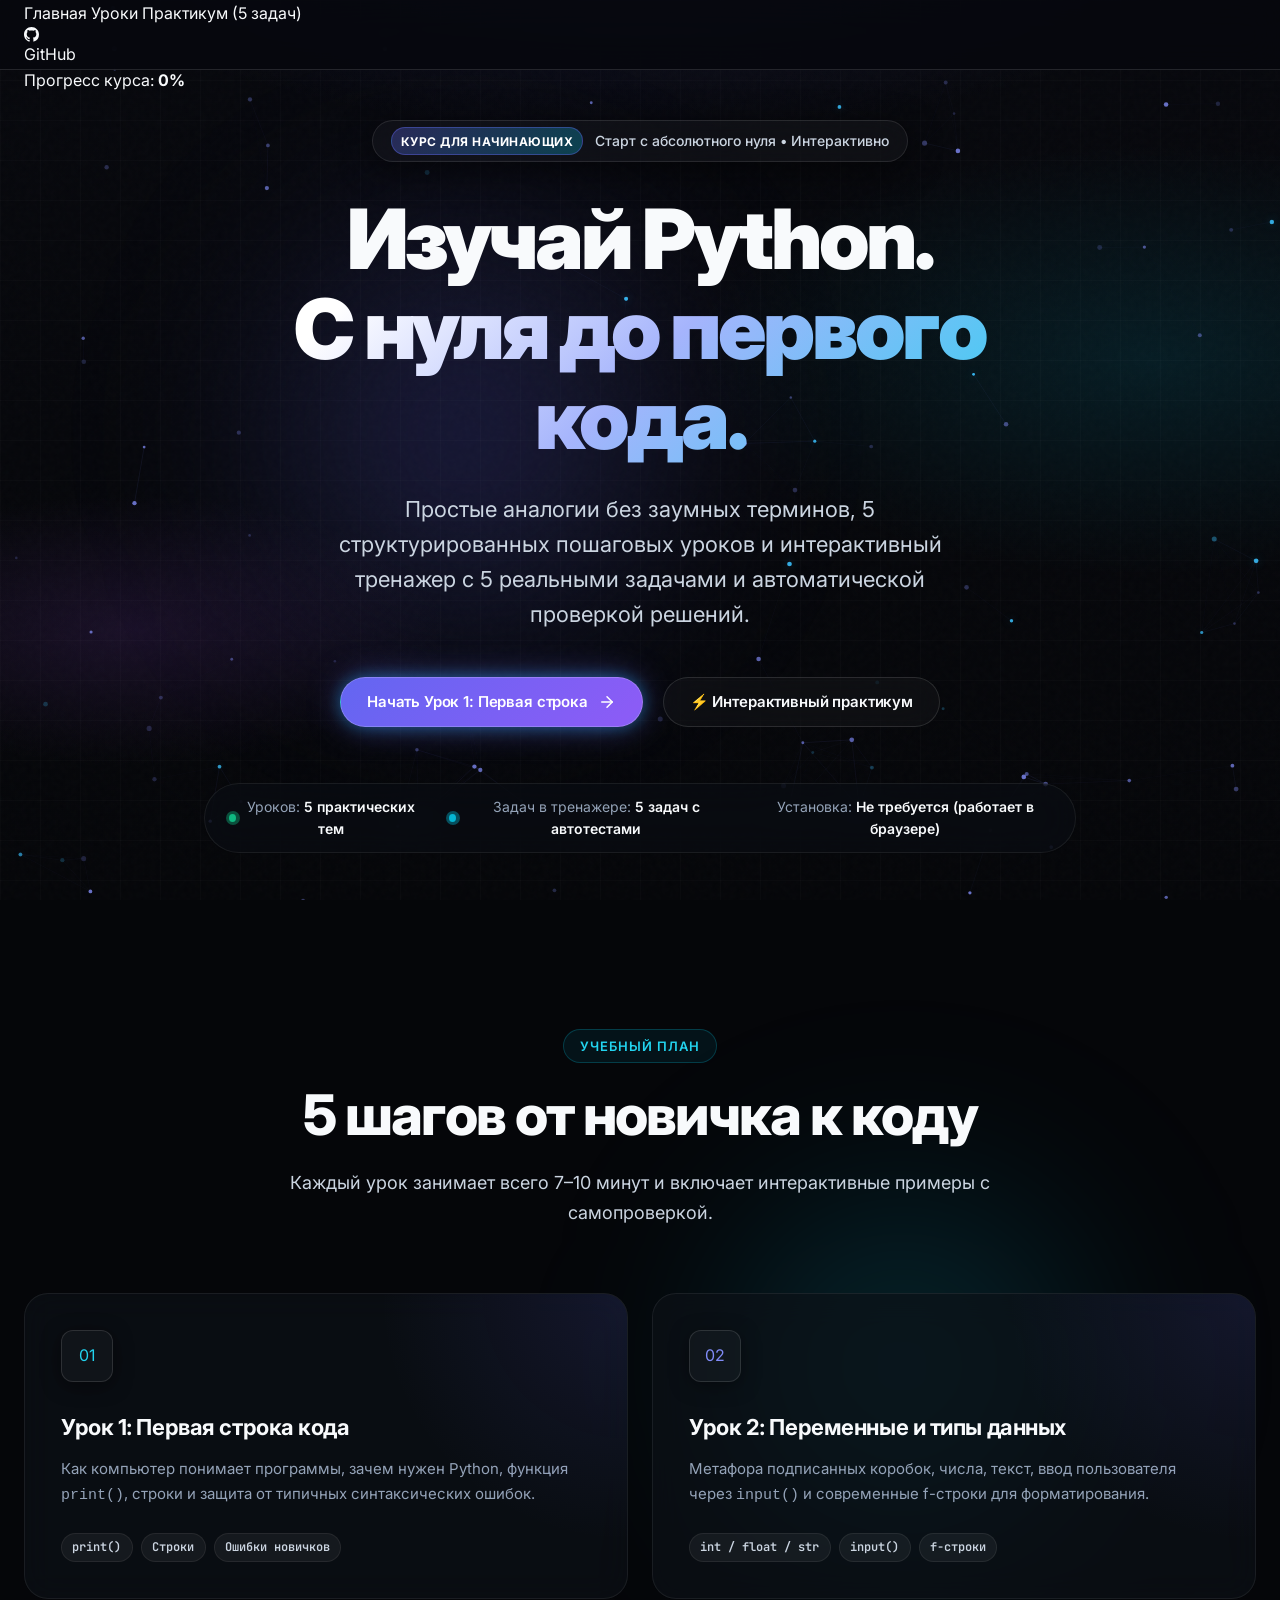
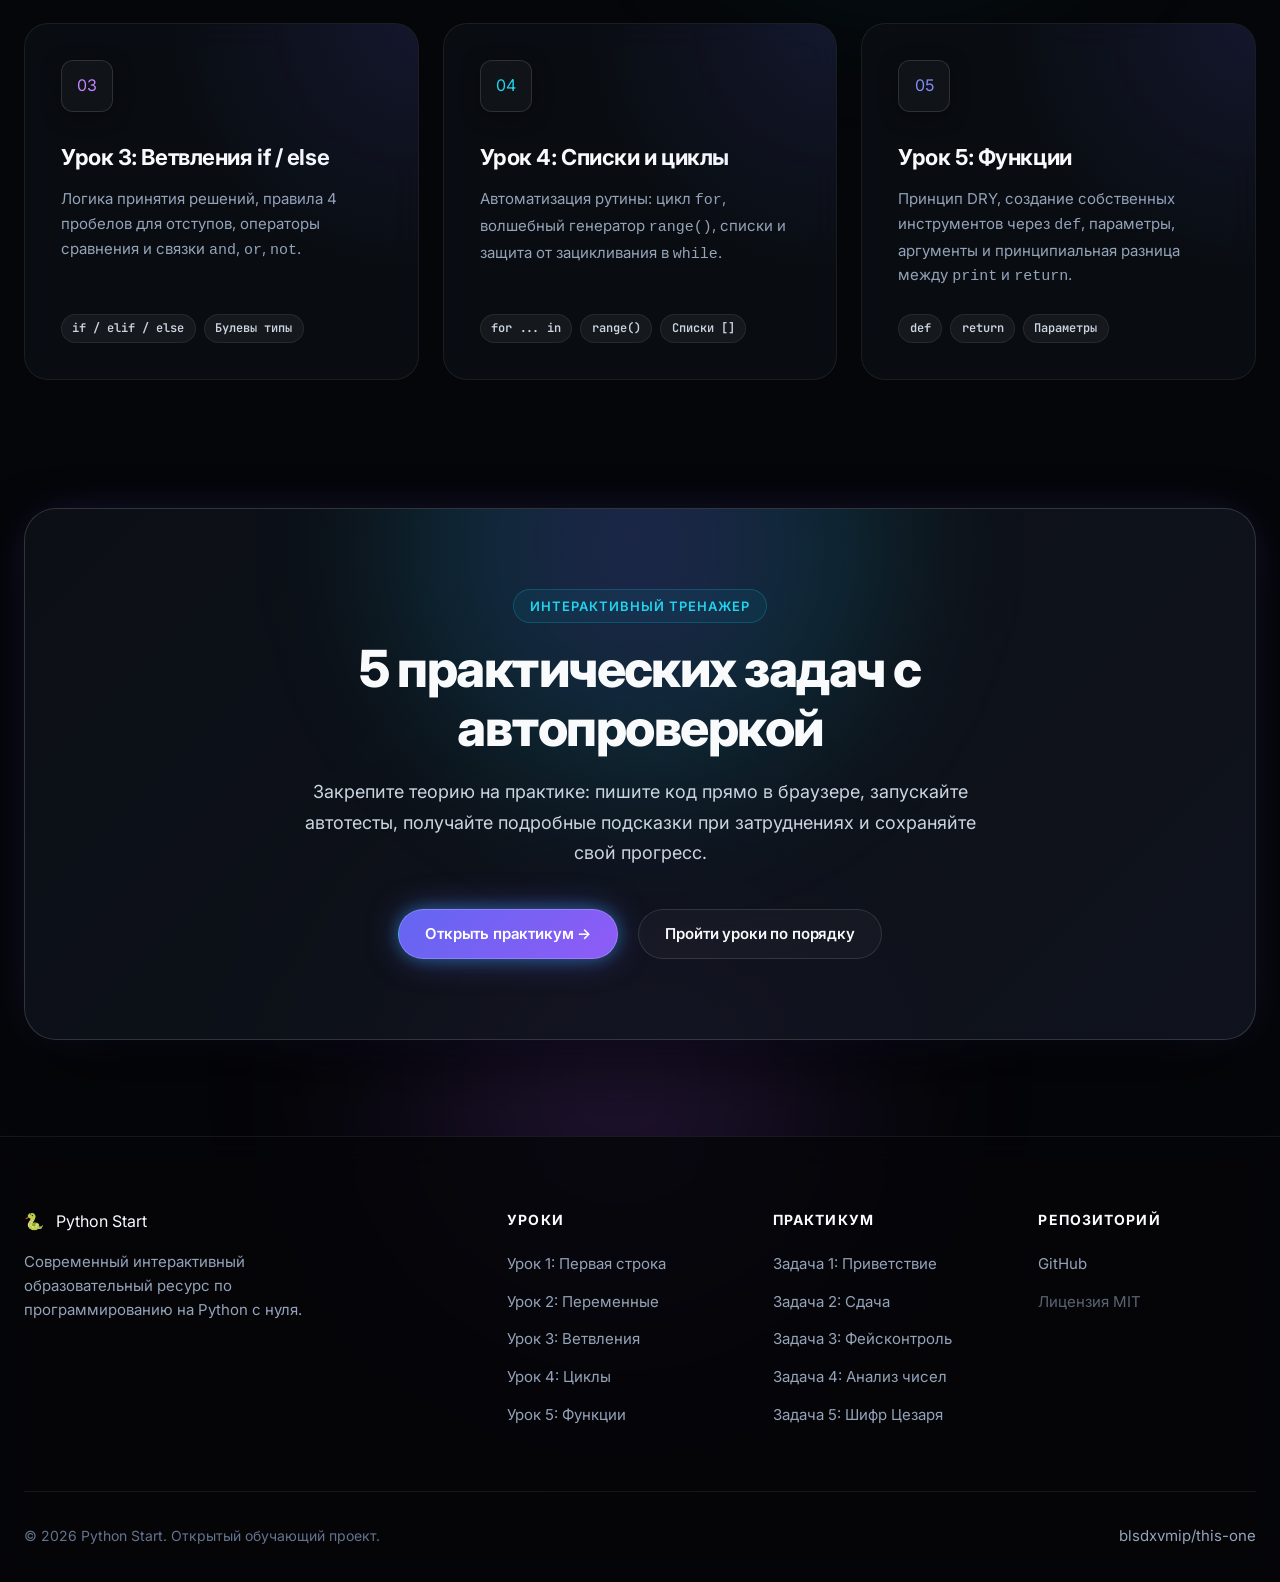
==== commit 447b0560: "feat: complete multi-page Python starter course with 5 lessons and interactive practice arena" ====
--- a/index.html
+++ b/index.html
@@ -1,18 +1,19 @@
 <!DOCTYPE html>
-<html lang="en">
+<html lang="ru">
 <head>
   <meta charset="UTF-8">
   <meta name="viewport" content="width=device-width, initial-scale=1.0">
-  <title>This One — Next-Gen Autonomous Architecture</title>
-  <meta name="description" content="Ultra-fast, modular, and designed to orchestrate autonomous AI subagents effortlessly. Welcome to This One.">
+  <title>Python Start — Изучение Python с нуля | Интерактивный курс</title>
+  <meta name="description" content="Бесплатный интерактивный многостраничный курс по изучению Python с абсолютного нуля. 5 детальных уроков и 5 практических задач с автоматической проверкой.">
   
   <!-- Favicon -->
-  <link rel="icon" href="data:image/svg+xml,<svg xmlns='http://www.w3.org/2000/svg' viewBox='0 0 100 100'><text y='.9em' font-size='90'>⚡</text></svg>">
+  <link rel="icon" href="data:image/svg+xml,<svg xmlns='http://www.w3.org/2000/svg' viewBox='0 0 100 100'><text y='.9em' font-size='90'>🐍</text></svg>">
 
   <!-- Stylesheet -->
   <link rel="stylesheet" href="styles/main.css">
+  <link rel="stylesheet" href="styles/python-course.css">
 </head>
-<body>
+<body class="course-page">
 
   <!-- Interactive 60fps Particle Background Canvas -->
   <canvas id="bg-canvas"></canvas>
@@ -22,353 +23,195 @@
   <div class="ambient-glow glow-cyan" style="top: 35%; right: 10%; width: 500px; height: 500px;"></div>
   <div class="ambient-glow glow-violet" style="top: 75%; left: 25%; width: 600px; height: 600px;"></div>
 
-  <!-- Sticky Glassmorphic Navigation -->
-  <nav class="navbar">
-    <div class="container nav-container">
-      <a href="#" class="nav-logo">
-        <div class="nav-logo-icon">
-          <svg width="18" height="18" viewBox="0 0 24 24" fill="none" stroke="currentColor" stroke-width="2.5" stroke-linecap="round" stroke-linejoin="round">
-            <polygon points="13 2 3 14 12 14 11 22 21 10 12 10 13 2"></polygon>
-          </svg>
-        </div>
-        <span>this-one</span>
-      </a>
-
-      <ul class="nav-links">
-        <li><a href="#features" class="nav-link">Capabilities</a></li>
-        <li><a href="#terminal" class="nav-link">Quickstart</a></li>
-        <li><a href="#metrics" class="nav-link">Metrics</a></li>
-        <li><a href="#architecture" class="nav-link">Architecture</a></li>
-      </ul>
-
-      <div class="nav-actions">
-        <a href="https://github.com/blsdxvmip/this-one" target="_blank" rel="noopener noreferrer" class="github-badge">
-          <svg width="16" height="16" viewBox="0 0 24 24" fill="currentColor">
+  <!-- Top Sticky Header -->
+  <header class="course-header">
+    <div class="course-header-container">
+      <div class="course-brand">
+        <a href="index.html" class="brand-link">
+          <span class="brand-icon">🐍</span>
+          <span class="brand-title">Python Start</span>
+          <span class="brand-tag">v1.0</span>
+        </a>
+      </div>
+
+      <nav class="course-nav">
+        <a href="index.html" class="nav-item active">Главная</a>
+        <a href="lessons/01-intro.html" class="nav-item">Уроки</a>
+        <a href="practice.html" class="nav-item">Практикум (5 задач)</a>
+        <a href="https://github.com/blsdxvmip/this-one" target="_blank" rel="noopener noreferrer" class="nav-item github-link">
+          <svg width="15" height="15" viewBox="0 0 24 24" fill="currentColor">
             <path d="M12 0C5.37 0 0 5.37 0 12c0 5.31 3.435 9.795 8.205 11.385.6.105.825-.255.825-.57 0-.285-.015-1.23-.015-2.235-3.015.555-3.795-.735-4.035-1.41-.135-.345-.72-1.41-1.23-1.695-.42-.225-1.02-.78-.015-.795.945-.015 1.62.87 1.845 1.23 1.08 1.815 2.805 1.305 3.495.99.105-.78.42-1.305.765-1.605-2.67-.3-5.46-1.335-5.46-5.925 0-1.305.465-2.385 1.23-3.225-.12-.3-.54-1.53.12-3.18 0 0 1.005-.315 3.3 1.23.96-.27 1.98-.405 3-.405s2.04.135 3 .405c2.295-1.56 3.3-1.23 3.3-1.23.66 1.65.24 2.88.12 3.18.765.84 1.23 1.905 1.23 3.225 0 4.605-2.805 5.625-5.475 5.925.435.375.81 1.095.81 2.22 0 1.605-.015 2.895-.015 3.3 0 .315.225.69.825.57A12.02 12.02 0 0024 12c0-6.63-5.37-12-12-12z"/>
           </svg>
-          <span>Star</span>
-          <span class="github-stars-count">★ 1.2k</span>
-        </a>
-        <a href="#terminal" class="btn btn-primary">Launch Console</a>
-      </div>
-
-      <button class="nav-toggle mobile-toggle" aria-label="Toggle navigation">
-        <span></span>
-        <span></span>
-        <span></span>
-      </button>
-    </div>
-  </nav>
+          <span>GitHub</span>
+        </a>
+      </nav>
+
+      <div class="course-progress-badge">
+        <div class="progress-label">
+          <span>Прогресс курса:</span>
+          <strong id="progress-percent-text">0%</strong>
+        </div>
+        <div class="progress-bar-wrap">
+          <div class="progress-bar-fill" id="progress-bar-fill" style="width: 0%;"></div>
+        </div>
+      </div>
+    </div>
+  </header>
 
   <!-- Hero Section -->
-  <header class="section section-hero">
+  <section class="section section-hero" style="padding-top: 7.5rem; min-height: 80vh;">
     <div class="container hero-content">
       <div class="hero-badge">
-        <span class="hero-badge-tag">v1.0.0 Live</span>
-        <span>Autonomous Multi-Agent Architecture</span>
+        <span class="hero-badge-tag">Курс для начинающих</span>
+        <span>Старт с абсолютного нуля • Интерактивно</span>
       </div>
 
       <h1 class="hero-title">
-        The Next Era of Velocity.<br>
-        <span class="title-cyber">Built for What's Next.</span>
+        Изучай Python.<br>
+        <span class="title-cyber">С нуля до первого кода.</span>
       </h1>
 
       <p class="hero-subtitle">
-        Engineered with precision obsidian aesthetics, high-performance canvas physics, and autonomous subagent coordination. Turn complex systems into pure effortless velocity.
+        Простые аналогии без заумных терминов, 5 структурированных пошаговых уроков и интерактивный тренажер с 5 реальными задачами и автоматической проверкой решений.
       </p>
 
       <div class="hero-actions">
-        <a href="#terminal" class="btn btn-primary">
-          <span>Get Started Instantly</span>
+        <a href="lessons/01-intro.html" class="btn btn-primary">
+          <span>Начать Урок 1: Первая строка</span>
           <svg width="18" height="18" viewBox="0 0 24 24" fill="none" stroke="currentColor" stroke-width="2" stroke-linecap="round" stroke-linejoin="round">
             <line x1="5" y1="12" x2="19" y2="12"></line>
             <polyline points="12 5 19 12 12 19"></polyline>
           </svg>
         </a>
-        <a href="https://github.com/blsdxvmip/this-one" target="_blank" rel="noopener noreferrer" class="btn btn-secondary">
-          <svg width="18" height="18" viewBox="0 0 24 24" fill="currentColor">
-            <path d="M12 0C5.37 0 0 5.37 0 12c0 5.31 3.435 9.795 8.205 11.385.6.105.825-.255.825-.57 0-.285-.015-1.23-.015-2.235-3.015.555-3.795-.735-4.035-1.41-.135-.345-.72-1.41-1.23-1.695-.42-.225-1.02-.78-.015-.795.945-.015 1.62.87 1.845 1.23 1.08 1.815 2.805 1.305 3.495.99.105-.78.42-1.305.765-1.605-2.67-.3-5.46-1.335-5.46-5.925 0-1.305.465-2.385 1.23-3.225-.12-.3-.54-1.53.12-3.18 0 0 1.005-.315 3.3 1.23.96-.27 1.98-.405 3-.405s2.04.135 3 .405c2.295-1.56 3.3-1.23 3.3-1.23.66 1.65.24 2.88.12 3.18.765.84 1.23 1.905 1.23 3.225 0 4.605-2.805 5.625-5.475 5.925.435.375.81 1.095.81 2.22 0 1.605-.015 2.895-.015 3.3 0 .315.225.69.825.57A12.02 12.02 0 0024 12c0-6.63-5.37-12-12-12z"/>
-          </svg>
-          <span>Explore Source</span>
+        <a href="practice.html" class="btn btn-secondary">
+          <span>⚡ Интерактивный практикум</span>
         </a>
       </div>
 
       <div class="hero-status-bar">
         <div class="hero-status-item">
           <span class="status-dot"></span>
-          <span>Core System: <strong>Online</strong></span>
+          <span>Уроков: <strong>5 практических тем</strong></span>
         </div>
         <div class="hero-status-item">
           <span class="status-dot cyan"></span>
-          <span>Subagents: <strong>Synchronized</strong></span>
+          <span>Задач в тренажере: <strong>5 задач с автотестами</strong></span>
         </div>
         <div class="hero-status-item">
-          <span>Latency: <strong>&lt;0.4ms</strong></span>
-        </div>
-      </div>
-    </div>
-  </header>
-
-  <!-- Interactive Terminal Showcase Section -->
-  <section class="section" id="terminal">
+          <span>Установка: <strong>Не требуется (работает в браузере)</strong></span>
+        </div>
+      </div>
+    </div>
+  </section>
+
+  <!-- Program Roadmap Section -->
+  <section class="section" id="lessons-roadmap">
     <div class="container">
       <div class="section-header">
-        <span class="section-tag cyan">QUICKSTART &amp; CONTROL</span>
-        <h2 class="section-title">Drop In. Initialize. Run.</h2>
-        <p class="section-subtitle">Zero boilerplate, zero dependencies clutter. Test, inspect and integrate seamlessly with our developer-first interface.</p>
-      </div>
-
-      <div class="terminal-wrapper">
-        <div class="terminal-glow-bg"></div>
-        <div class="terminal-container">
-          <!-- Terminal Header -->
-          <div class="terminal-header">
-            <div class="terminal-window-controls">
-              <span class="terminal-dot dot-red"></span>
-              <span class="terminal-dot dot-yellow"></span>
-              <span class="terminal-dot dot-green"></span>
-            </div>
-
-            <div class="terminal-tabs">
-              <button class="terminal-tab active" data-tab="quickstart">
-                <svg width="14" height="14" viewBox="0 0 24 24" fill="none" stroke="currentColor" stroke-width="2"><polyline points="4 17 10 11 4 5"></polyline><line x1="12" y1="19" x2="20" y2="19"></line></svg>
-                <span>quickstart.sh</span>
-              </button>
-              <button class="terminal-tab" data-tab="config">
-                <svg width="14" height="14" viewBox="0 0 24 24" fill="none" stroke="currentColor" stroke-width="2"><circle cx="12" cy="12" r="3"></circle><path d="M19.4 15a1.65 1.65 0 0 0 .33 1.82l.06.06a2 2 0 0 1 0 2.83 2 2 0 0 1-2.83 0l-.06-.06a1.65 1.65 0 0 0-1.82-.33 1.65 1.65 0 0 0-1 1.51V21a2 2 0 0 1-2 2 2 2 0 0 1-2-2v-.09A1.65 1.65 0 0 0 9 19.4a1.65 1.65 0 0 0-1.82.33l-.06.06a2 2 0 0 1-2.83 0 2 2 0 0 1 0-2.83l.06-.06a1.65 1.65 0 0 0 .33-1.82 1.65 1.65 0 0 0-1.51-1H3a2 2 0 0 1-2-2 2 2 0 0 1 2-2h.09A1.65 1.65 0 0 0 4.6 9a1.65 1.65 0 0 0-.33-1.82l-.06-.06a2 2 0 0 1 0-2.83 2 2 0 0 1 2.83 0l.06.06a1.65 1.65 0 0 0 1.82.33H9a1.65 1.65 0 0 0 1-1.51V3a2 2 0 0 1 2-2 2 2 0 0 1 2 2v.09a1.65 1.65 0 0 0 1 1.51 1.65 1.65 0 0 0 1.82-.33l.06-.06a2 2 0 0 1 2.83 0 2 2 0 0 1 0 2.83l-.06.06a1.65 1.65 0 0 0-.33 1.82V9a1.65 1.65 0 0 0 1.51 1H21a2 2 0 0 1 2 2 2 2 0 0 1-2 2h-.09a1.65 1.65 0 0 0-1.51 1z"></path></svg>
-                <span>config.json</span>
-              </button>
-              <button class="terminal-tab" data-tab="agents">
-                <svg width="14" height="14" viewBox="0 0 24 24" fill="none" stroke="currentColor" stroke-width="2"><path d="M17 21v-2a4 4 0 0 0-4-4H5a4 4 0 0 0-4 4v2"></path><circle cx="9" cy="7" r="4"></circle><path d="M23 21v-2a4 4 0 0 0-3-3.87"></path><path d="M16 3.13a4 4 0 0 1 0 7.75"></path></svg>
-                <span>subagents.ts</span>
-              </button>
-            </div>
-
-            <div class="terminal-actions">
-              <button class="copy-btn" id="copy-code-btn" aria-label="Copy snippet">
-                <svg width="14" height="14" viewBox="0 0 24 24" fill="none" stroke="currentColor" stroke-width="2"><rect x="9" y="9" width="13" height="13" rx="2" ry="2"></rect><path d="M5 15H4a2 2 0 0 1-2-2V4a2 2 0 0 1 2-2h9a2 2 0 0 1 2 2v1"></path></svg>
-                <span id="copy-feedback">Copy</span>
-                <span class="copy-tooltip">Copied!</span>
-              </button>
-            </div>
-          </div>
-
-          <!-- Terminal Body -->
-          <div class="terminal-body">
-            <pre><code id="terminal-code"># Clone and step into the project
-git clone https://github.com/blsdxvmip/this-one.git
-cd this-one
-
-# Initialize environment & launch
-npm install && npm run dev
-# ✨ Ready on http://localhost:3000</code></pre>
-            <span class="terminal-cursor"></span>
-          </div>
-        </div>
+        <span class="section-tag cyan">УЧЕБНЫЙ ПЛАН</span>
+        <h2 class="section-title">5 шагов от новичка к коду</h2>
+        <p class="section-subtitle">Каждый урок занимает всего 7–10 минут и включает интерактивные примеры с самопроверкой.</p>
+      </div>
+
+      <div class="bento-grid">
+        <!-- Lesson 1 Card -->
+        <a href="lessons/01-intro.html" class="bento-card bento-span-6 tilt-card" style="text-decoration: none;">
+          <div>
+            <div class="bento-icon-box cyan">01</div>
+            <h3 class="bento-title">Урок 1: Первая строка кода</h3>
+            <p class="bento-desc">
+              Как компьютер понимает программы, зачем нужен Python, функция <code>print()</code>, строки и защита от типичных синтаксических ошибок.
+            </p>
+          </div>
+          <div class="bento-tags">
+            <span class="bento-tag">print()</span>
+            <span class="bento-tag">Строки</span>
+            <span class="bento-tag">Ошибки новичков</span>
+          </div>
+        </a>
+
+        <!-- Lesson 2 Card -->
+        <a href="lessons/02-variables.html" class="bento-card bento-span-6 tilt-card" style="text-decoration: none;">
+          <div>
+            <div class="bento-icon-box indigo">02</div>
+            <h3 class="bento-title">Урок 2: Переменные и типы данных</h3>
+            <p class="bento-desc">
+              Метафора подписанных коробок, числа, текст, ввод пользователя через <code>input()</code> и современные f-строки для форматирования.
+            </p>
+          </div>
+          <div class="bento-tags">
+            <span class="bento-tag">int / float / str</span>
+            <span class="bento-tag">input()</span>
+            <span class="bento-tag">f-строки</span>
+          </div>
+        </a>
+
+        <!-- Lesson 3 Card -->
+        <a href="lessons/03-conditions.html" class="bento-card bento-span-4 tilt-card" style="text-decoration: none;">
+          <div>
+            <div class="bento-icon-box violet">03</div>
+            <h3 class="bento-title">Урок 3: Ветвления if / else</h3>
+            <p class="bento-desc">
+              Логика принятия решений, правила 4 пробелов для отступов, операторы сравнения и связки <code>and</code>, <code>or</code>, <code>not</code>.
+            </p>
+          </div>
+          <div class="bento-tags">
+            <span class="bento-tag">if / elif / else</span>
+            <span class="bento-tag">Булевы типы</span>
+          </div>
+        </a>
+
+        <!-- Lesson 4 Card -->
+        <a href="lessons/04-loops.html" class="bento-card bento-span-4 tilt-card" style="text-decoration: none;">
+          <div>
+            <div class="bento-icon-box cyan">04</div>
+            <h3 class="bento-title">Урок 4: Списки и циклы</h3>
+            <p class="bento-desc">
+              Автоматизация рутины: цикл <code>for</code>, волшебный генератор <code>range()</code>, списки и защита от зацикливания в <code>while</code>.
+            </p>
+          </div>
+          <div class="bento-tags">
+            <span class="bento-tag">for ... in</span>
+            <span class="bento-tag">range()</span>
+            <span class="bento-tag">Списки []</span>
+          </div>
+        </a>
+
+        <!-- Lesson 5 Card -->
+        <a href="lessons/05-functions.html" class="bento-card bento-span-4 tilt-card" style="text-decoration: none;">
+          <div>
+            <div class="bento-icon-box indigo">05</div>
+            <h3 class="bento-title">Урок 5: Функции</h3>
+            <p class="bento-desc">
+              Принцип DRY, создание собственных инструментов через <code>def</code>, параметры, аргументы и принципиальная разница между <code>print</code> и <code>return</code>.
+            </p>
+          </div>
+          <div class="bento-tags">
+            <span class="bento-tag">def</span>
+            <span class="bento-tag">return</span>
+            <span class="bento-tag">Параметры</span>
+          </div>
+        </a>
       </div>
     </div>
   </section>
 
-  <!-- Bento Grid Features Section -->
-  <section class="section" id="features">
-    <div class="container">
-      <div class="section-header">
-        <span class="section-tag">CORE CAPABILITIES</span>
-        <h2 class="section-title">Built with Obsessive Craftsmanship</h2>
-        <p class="section-subtitle">Every layer is designed for speed, flexibility, and stunning visual impact.</p>
-      </div>
-
-      <div class="bento-grid">
-        <!-- Feature 1: Subagents (Span 8) -->
-        <div class="bento-card bento-span-8 tilt-card">
-          <div>
-            <div class="bento-icon-box indigo">
-              <svg width="26" height="26" viewBox="0 0 24 24" fill="none" stroke="currentColor" stroke-width="2" stroke-linecap="round" stroke-linejoin="round">
-                <circle cx="12" cy="12" r="10"></circle>
-                <line x1="2" y1="12" x2="22" y2="12"></line>
-                <path d="M12 2a15.3 15.3 0 0 1 4 10 15.3 15.3 0 0 1-4 10 15.3 15.3 0 0 1-4-10 15.3 15.3 0 0 1 4-10z"></path>
-              </svg>
-            </div>
-            <h3 class="bento-title">Autonomous Subagent Swarm</h3>
-            <p class="bento-desc">
-              Harness coordinated autonomous subagents acting in parallel. From creative UI design systems to physics particle pipelines, complex deliverables are synthesized in record time.
-            </p>
-          </div>
-          
-          <div class="bento-visual-preview">
-            <div style="display: flex; align-items: center; justify-content: space-between; margin-bottom: 0.75rem;">
-              <span style="font-size: 0.8125rem; font-family: var(--font-mono); color: var(--accent-indigo-light);">// Swarm Status</span>
-              <span class="status-indicator"><span class="status-dot"></span> 3 Active Workers</span>
-            </div>
-            <div style="display: flex; gap: 0.5rem; flex-wrap: wrap;">
-              <span class="bento-tag">⚡ creative_designer: done</span>
-              <span class="bento-tag">✨ canvas_fx_dev: active</span>
-              <span class="bento-tag">🛡️ qa_audit: passed</span>
-            </div>
-          </div>
-        </div>
-
-        <!-- Feature 2: Canvas Physics (Span 4) -->
-        <div class="bento-card bento-span-4 tilt-card">
-          <div>
-            <div class="bento-icon-box">
-              <svg width="26" height="26" viewBox="0 0 24 24" fill="none" stroke="currentColor" stroke-width="2" stroke-linecap="round" stroke-linejoin="round">
-                <polygon points="12 2 2 7 12 12 22 7 12 2"></polygon>
-                <polyline points="2 17 12 22 22 17"></polyline>
-                <polyline points="2 12 12 17 22 12"></polyline>
-              </svg>
-            </div>
-            <h3 class="bento-title">60 FPS Particle Physics</h3>
-            <p class="bento-desc">
-              Hardware-accelerated dynamic canvas constellations reacting organically to mouse and touch interactions with zero frame drops.
-            </p>
-          </div>
-          <div class="bento-tags">
-            <span class="bento-tag">Retina DPI</span>
-            <span class="bento-tag">No Jitter</span>
-            <span class="bento-tag">Canvas2D</span>
-          </div>
-        </div>
-
-        <!-- Feature 3: Zero Config (Span 4) -->
-        <div class="bento-card bento-span-4 tilt-card">
-          <div>
-            <div class="bento-icon-box violet">
-              <svg width="26" height="26" viewBox="0 0 24 24" fill="none" stroke="currentColor" stroke-width="2" stroke-linecap="round" stroke-linejoin="round">
-                <rect x="2" y="3" width="20" height="14" rx="2" ry="2"></rect>
-                <line x1="8" y1="21" x2="16" y2="21"></line>
-                <line x1="12" y1="17" x2="12" y2="21"></line>
-              </svg>
-            </div>
-            <h3 class="bento-title">Zero Friction Setup</h3>
-            <p class="bento-desc">
-              Self-contained architecture that requires zero convoluted bundlers or fragile dependencies. Works natively everywhere right out of the box.
-            </p>
-          </div>
-          <div class="bento-tags">
-            <span class="bento-tag">Pure Web</span>
-            <span class="bento-tag">Vanilla Power</span>
-          </div>
-        </div>
-
-        <!-- Feature 4: Glassmorphic Aesthetics (Span 8) -->
-        <div class="bento-card bento-span-8 tilt-card">
-          <div>
-            <div class="bento-icon-box">
-              <svg width="26" height="26" viewBox="0 0 24 24" fill="none" stroke="currentColor" stroke-width="2" stroke-linecap="round" stroke-linejoin="round">
-                <path d="M12 2L2 7l10 5 10-5-10-5zM2 17l10 5 10-5M2 12l10 5 10-5"></path>
-              </svg>
-            </div>
-            <h3 class="bento-title">Cyber Obsidian Glass Design</h3>
-            <p class="bento-desc">
-              Crafted with deep obsidian tones, neon indigo and electric cyan glows, 3D mouse-tracking tilt effects, and silky backdrop filters that elevate your work to premier standards.
-            </p>
-          </div>
-          <div class="bento-tags">
-            <span class="bento-tag">Backdrop Blur</span>
-            <span class="bento-tag">Radial Halos</span>
-            <span class="bento-tag">3D Card Tilt</span>
-            <span class="bento-tag">Fluid Layout</span>
-          </div>
-        </div>
-      </div>
-    </div>
-  </section>
-
-  <!-- Live Stats Section -->
-  <section class="section" id="metrics">
-    <div class="container">
-      <div class="section-header">
-        <span class="section-tag cyan">PERFORMANCE BENCHMARKS</span>
-        <h2 class="section-title">Built for Peak Velocity</h2>
-        <p class="section-subtitle">Real-world metrics that guarantee your application stays blazing fast and responsive.</p>
-      </div>
-
-      <div class="stats-grid">
-        <div class="stat-card">
-          <div class="stat-number counter-val" data-target="99.9" data-suffix="%" data-decimals="1">0%</div>
-          <div class="stat-label">Availability &amp; Uptime</div>
-          <div class="stat-subtext">Rock-solid stability across sessions</div>
-        </div>
-
-        <div class="stat-card indigo">
-          <div class="stat-number counter-val" data-target="0.4" data-suffix="ms" data-decimals="1">0ms</div>
-          <div class="stat-label">Execution Latency</div>
-          <div class="stat-subtext">Instantaneous event responses</div>
-        </div>
-
-        <div class="stat-card violet">
-          <div class="stat-number counter-val" data-target="100" data-suffix="%">0%</div>
-          <div class="stat-label">Modular Architecture</div>
-          <div class="stat-subtext">Every module completely decoupled</div>
-        </div>
-
-        <div class="stat-card">
-          <div class="stat-number counter-val" data-target="60" data-suffix="fps">0fps</div>
-          <div class="stat-label">Animation Smoothness</div>
-          <div class="stat-subtext">Flawless rendering on high-refresh screens</div>
-        </div>
-      </div>
-    </div>
-  </section>
-
-  <!-- Workflow / Architecture Steps Section -->
-  <section class="section" id="architecture">
-    <div class="container">
-      <div class="section-header">
-        <span class="section-tag">EXECUTION PIPELINE</span>
-        <h2 class="section-title">From Concept to Orbit</h2>
-        <p class="section-subtitle">Three structured phases designed to take your ideas into production with speed and safety.</p>
-      </div>
-
-      <div class="workflow-wrapper">
-        <div class="workflow-steps">
-          <div class="workflow-card">
-            <div class="workflow-step-num">01</div>
-            <h3 class="workflow-step-title">Ingest &amp; Align</h3>
-            <p class="workflow-step-desc">
-              The project workspace connects to the repository, analyzes configuration files, and establishes atomic environment boundaries.
-            </p>
-          </div>
-
-          <div class="workflow-card">
-            <div class="workflow-step-num cyan">02</div>
-            <h3 class="workflow-step-title">Autonomous Synthesis</h3>
-            <p class="workflow-step-desc">
-              Specialized subagents collaborate concurrently to compose layouts, physics simulations, and design tokens to exact specifications.
-            </p>
-          </div>
-
-          <div class="workflow-card">
-            <div class="workflow-step-num violet">03</div>
-            <h3 class="workflow-step-title">Verify &amp; Ship</h3>
-            <p class="workflow-step-desc">
-              Cross-browser rendering tests and performance audits are completed automatically, preparing the artifact for instant deployment.
-            </p>
-          </div>
-        </div>
-      </div>
-    </div>
-  </section>
-
-  <!-- High-Impact CTA Banner Section -->
-  <section class="section">
+  <!-- Practice Arena Feature Callout -->
+  <section class="section" style="padding-top: 2rem;">
     <div class="container">
       <div class="cta-banner">
         <div class="cta-banner-content">
-          <h2 class="cta-title">Ready to Elevate Your Project?</h2>
+          <span class="section-tag cyan" style="margin-bottom: 1rem;">ИНТЕРАКТИВНЫЙ ТРЕНАЖЕР</span>
+          <h2 class="cta-title">5 практических задач с автопроверкой</h2>
           <p class="cta-desc">
-            Experience the power of autonomous AI subagents and modern obsidian aesthetics. Everything is configured and ready in your repository.
+            Закрепите теорию на практике: пишите код прямо в браузере, запускайте автотесты, получайте подробные подсказки при затруднениях и сохраняйте свой прогресс.
           </p>
           <div class="cta-actions">
-            <a href="https://github.com/blsdxvmip/this-one" target="_blank" rel="noopener noreferrer" class="btn btn-primary">
-              <svg width="18" height="18" viewBox="0 0 24 24" fill="currentColor">
-                <path d="M12 0C5.37 0 0 5.37 0 12c0 5.31 3.435 9.795 8.205 11.385.6.105.825-.255.825-.57 0-.285-.015-1.23-.015-2.235-3.015.555-3.795-.735-4.035-1.41-.135-.345-.72-1.41-1.23-1.695-.42-.225-1.02-.78-.015-.795.945-.015 1.62.87 1.845 1.23 1.08 1.815 2.805 1.305 3.495.99.105-.78.42-1.305.765-1.605-2.67-.3-5.46-1.335-5.46-5.925 0-1.305.465-2.385 1.23-3.225-.12-.3-.54-1.53.12-3.18 0 0 1.005-.315 3.3 1.23.96-.27 1.98-.405 3-.405s2.04.135 3 .405c2.295-1.56 3.3-1.23 3.3-1.23.66 1.65.24 2.88.12 3.18.765.84 1.23 1.905 1.23 3.225 0 4.605-2.805 5.625-5.475 5.925.435.375.81 1.095.81 2.22 0 1.605-.015 2.895-.015 3.3 0 .315.225.69.825.57A12.02 12.02 0 0024 12c0-6.63-5.37-12-12-12z"/>
-              </svg>
-              <span>View On GitHub</span>
+            <a href="practice.html" class="btn btn-primary">
+              <span>Открыть практикум &rarr;</span>
             </a>
-            <a href="#terminal" class="btn btn-secondary">
-              <span>View Installation</span>
+            <a href="lessons/01-intro.html" class="btn btn-secondary">
+              <span>Пройти уроки по порядку</span>
             </a>
           </div>
         </div>
@@ -381,55 +224,48 @@
     <div class="container">
       <div class="footer-grid">
         <div class="footer-brand">
-          <a href="#" class="nav-logo">
-            <div class="nav-logo-icon">
-              <svg width="18" height="18" viewBox="0 0 24 24" fill="none" stroke="currentColor" stroke-width="2.5" stroke-linecap="round" stroke-linejoin="round">
-                <polygon points="13 2 3 14 12 14 11 22 21 10 12 10 13 2"></polygon>
-              </svg>
-            </div>
-            <span>this-one</span>
+          <a href="#" class="course-brand">
+            <span class="brand-icon">🐍</span>
+            <span class="brand-title">Python Start</span>
           </a>
           <p class="footer-desc">
-            A pioneering developer experience powered by autonomous agentic coordination and ultra-modern web technologies.
+            Современный интерактивный образовательный ресурс по программированию на Python с нуля.
           </p>
-          <div class="status-indicator">
-            <span class="status-dot"></span>
-            <span>All subagent networks operational</span>
-          </div>
         </div>
 
         <div>
-          <h4 class="footer-col-title">Navigation</h4>
+          <h4 class="footer-col-title">Уроки</h4>
           <ul class="footer-links">
-            <li><a href="#features" class="footer-link">Capabilities</a></li>
-            <li><a href="#terminal" class="footer-link">Terminal Console</a></li>
-            <li><a href="#metrics" class="footer-link">Performance</a></li>
-            <li><a href="#architecture" class="footer-link">Workflow</a></li>
+            <li><a href="lessons/01-intro.html" class="footer-link">Урок 1: Первая строка</a></li>
+            <li><a href="lessons/02-variables.html" class="footer-link">Урок 2: Переменные</a></li>
+            <li><a href="lessons/03-conditions.html" class="footer-link">Урок 3: Ветвления</a></li>
+            <li><a href="lessons/04-loops.html" class="footer-link">Урок 4: Циклы</a></li>
+            <li><a href="lessons/05-functions.html" class="footer-link">Урок 5: Функции</a></li>
           </ul>
         </div>
 
         <div>
-          <h4 class="footer-col-title">Ecosystem</h4>
+          <h4 class="footer-col-title">Практикум</h4>
           <ul class="footer-links">
-            <li><a href="https://github.com/blsdxvmip/this-one" class="footer-link">GitHub Repository</a></li>
-            <li><a href="https://github.com/blsdxvmip/this-one/issues" class="footer-link">Issue Tracker</a></li>
-            <li><a href="https://github.com/blsdxvmip/this-one/releases" class="footer-link">Releases</a></li>
+            <li><a href="practice.html" class="footer-link">Задача 1: Приветствие</a></li>
+            <li><a href="practice.html" class="footer-link">Задача 2: Сдача</a></li>
+            <li><a href="practice.html" class="footer-link">Задача 3: Фейсконтроль</a></li>
+            <li><a href="practice.html" class="footer-link">Задача 4: Анализ чисел</a></li>
+            <li><a href="practice.html" class="footer-link">Задача 5: Шифр Цезаря</a></li>
           </ul>
         </div>
 
         <div>
-          <h4 class="footer-col-title">Technology</h4>
+          <h4 class="footer-col-title">Репозиторий</h4>
           <ul class="footer-links">
-            <li><span class="footer-link" style="opacity: 0.6;">HTML5 Canvas 60fps</span></li>
-            <li><span class="footer-link" style="opacity: 0.6;">CSS Glassmorphism</span></li>
-            <li><span class="footer-link" style="opacity: 0.6;">Autonomous Agents</span></li>
-            <li><span class="footer-link" style="opacity: 0.6;">Vanilla ECMAScript</span></li>
+            <li><a href="https://github.com/blsdxvmip/this-one" class="footer-link">GitHub</a></li>
+            <li><span class="footer-link" style="opacity: 0.6;">Лицензия MIT</span></li>
           </ul>
         </div>
       </div>
 
       <div class="footer-bottom">
-        <p>&copy; 2026 this-one. Released under the MIT License.</p>
+        <p>&copy; 2026 Python Start. Открытый обучающий проект.</p>
         <div class="footer-bottom-links">
           <a href="https://github.com/blsdxvmip/this-one" class="footer-link">blsdxvmip/this-one</a>
         </div>
@@ -440,5 +276,6 @@
   <!-- Scripts -->
   <script src="js/particles.js"></script>
   <script src="js/app.js"></script>
+  <script src="js/course-progress.js"></script>
 </body>
 </html>
--- a/styles/python-course.css
+++ b/styles/python-course.css
@@ -0,0 +1,1063 @@
+/**
+ * ==============================================================================
+ * PYTHON COURSE DESIGN SYSTEM & LESSON STYLESHEET
+ * ==============================================================================
+ * High-end obsidian glassmorphism tailored for pedagogical excellence.
+ * ==============================================================================
+ */
+
+@import url('main.css');
+
+/* --- Custom Variables for Lessons --- */
+:root {
+  --sidebar-width: 300px;
+  --sidebar-collapsed-width: 0px;
+  --header-height: 70px;
+  --content-max-width: 900px;
+  
+  --syntax-keyword: #c084fc;
+  --syntax-string: #34d399;
+  --syntax-number: #fbbf24;
+  --syntax-func: #38bdf8;
+  --syntax-comment: #94a3b8;
+  --syntax-builtin: #f472b6;
+  --syntax-operator: #f87171;
+  --syntax-variable: #e2e8f0;
+}
+
+/* --- Layout Architecture --- */
+body.course-page {
+  min-height: 100vh;
+  background-color: var(--bg-void);
+  color: var(--text-primary);
+  font-family: var(--font-sans);
+  overflow-x: hidden;
+  display: flex;
+  flex-direction: column;
+}
+
+/* --- Course Header --- */
+.course-header {
+  position: fixed;
+  top: 0;
+  left: 0;
+  right: 0;
+  height: var(--header-height);
+  background: rgba(7, 8, 13, 0.85);
+  backdrop-filter: var(--backdrop-blur);
+  -webkit-backdrop-filter: var(--backdrop-blur);
+  border-bottom: 1px solid var(--border-medium);
+  z-index: 1000;
+  display: flex;
+  align-items: center;
+  padding: 0 1.5rem;
+  justify-content: space-between;
+}
+
+.header-left {
+  display: flex;
+  align-items: center;
+  gap: 1rem;
+}
+
+.sidebar-toggle-btn {
+  background: rgba(255, 255, 255, 0.05);
+  border: 1px solid var(--border-subtle);
+  color: var(--text-secondary);
+  border-radius: var(--radius-sm);
+  padding: 0.5rem;
+  cursor: pointer;
+  display: flex;
+  align-items: center;
+  justify-content: center;
+  transition: all var(--transition-normal);
+}
+
+.sidebar-toggle-btn:hover {
+  background: rgba(99, 102, 241, 0.15);
+  border-color: var(--accent-indigo);
+  color: #fff;
+  transform: translateY(-1px);
+}
+
+.course-brand {
+  display: flex;
+  align-items: center;
+  gap: 0.75rem;
+  text-decoration: none;
+  color: var(--text-primary);
+}
+
+.course-brand-icon {
+  width: 36px;
+  height: 36px;
+  border-radius: var(--radius-sm);
+  background: linear-gradient(135deg, #3b82f6, #06b6d4);
+  display: flex;
+  align-items: center;
+  justify-content: center;
+  font-weight: 800;
+  font-size: 1.1rem;
+  box-shadow: 0 0 15px rgba(6, 182, 212, 0.4);
+}
+
+.course-brand-text h1 {
+  font-size: 1rem;
+  font-weight: 700;
+  line-height: 1.2;
+  margin: 0;
+}
+
+.course-brand-text span {
+  font-size: 0.75rem;
+  color: var(--accent-cyan);
+  font-family: var(--font-mono);
+  display: block;
+}
+
+.header-center {
+  flex: 1;
+  max-width: 480px;
+  margin: 0 2rem;
+  display: flex;
+  flex-direction: column;
+  gap: 0.35rem;
+}
+
+.progress-info {
+  display: flex;
+  justify-content: space-between;
+  font-size: 0.8rem;
+  color: var(--text-muted);
+}
+
+.progress-bar-container {
+  width: 100%;
+  height: 6px;
+  background: rgba(255, 255, 255, 0.08);
+  border-radius: var(--radius-pill);
+  overflow: hidden;
+  position: relative;
+}
+
+.progress-bar-fill {
+  height: 100%;
+  width: 20%;
+  background: linear-gradient(90deg, var(--accent-indigo), var(--accent-cyan));
+  border-radius: var(--radius-pill);
+  transition: width 0.5s cubic-bezier(0.4, 0, 0.2, 1);
+  box-shadow: 0 0 12px var(--accent-cyan-glow);
+}
+
+.header-right {
+  display: flex;
+  align-items: center;
+  gap: 1rem;
+}
+
+.btn-nav-home {
+  display: inline-flex;
+  align-items: center;
+  gap: 0.5rem;
+  font-size: 0.85rem;
+  color: var(--text-muted);
+  text-decoration: none;
+  padding: 0.45rem 0.9rem;
+  border-radius: var(--radius-pill);
+  background: rgba(255, 255, 255, 0.04);
+  border: 1px solid var(--border-subtle);
+  transition: all var(--transition-normal);
+}
+
+.btn-nav-home:hover {
+  color: var(--text-primary);
+  border-color: var(--border-bright);
+  background: rgba(255, 255, 255, 0.08);
+}
+
+/* --- Course Layout Wrapper --- */
+.course-layout {
+  display: flex;
+  padding-top: var(--header-height);
+  min-height: calc(100vh - var(--header-height));
+  position: relative;
+}
+
+/* --- Collapsible Sidebar --- */
+.course-sidebar {
+  width: var(--sidebar-width);
+  background: rgba(10, 13, 20, 0.92);
+  backdrop-filter: var(--backdrop-blur);
+  border-right: 1px solid var(--border-medium);
+  position: fixed;
+  top: var(--header-height);
+  bottom: 0;
+  left: 0;
+  overflow-y: auto;
+  z-index: 900;
+  transition: transform var(--transition-smooth);
+  display: flex;
+  flex-direction: column;
+}
+
+.course-sidebar.collapsed {
+  transform: translateX(-100%);
+}
+
+.sidebar-overlay {
+  display: none;
+  position: fixed;
+  inset: 0;
+  background: rgba(0, 0, 0, 0.6);
+  backdrop-filter: blur(4px);
+  z-index: 850;
+}
+
+.sidebar-content {
+  padding: 1.5rem 1rem;
+  flex: 1;
+}
+
+.sidebar-section-title {
+  font-size: 0.75rem;
+  font-weight: 700;
+  text-transform: uppercase;
+  letter-spacing: 0.08em;
+  color: var(--text-dim);
+  margin-bottom: 0.75rem;
+  padding-left: 0.5rem;
+}
+
+.lesson-nav-list {
+  list-style: none;
+  padding: 0;
+  margin: 0 0 2rem 0;
+  display: flex;
+  flex-direction: column;
+  gap: 0.4rem;
+}
+
+.lesson-nav-item a {
+  display: flex;
+  align-items: center;
+  gap: 0.75rem;
+  padding: 0.75rem 1rem;
+  border-radius: var(--radius-md);
+  color: var(--text-secondary);
+  text-decoration: none;
+  font-size: 0.9rem;
+  transition: all var(--transition-fast);
+  border: 1px solid transparent;
+  position: relative;
+}
+
+.lesson-nav-item a:hover {
+  background: var(--bg-glass-hover);
+  color: var(--text-primary);
+  border-color: var(--border-subtle);
+  transform: translateX(3px);
+}
+
+.lesson-nav-item.active a {
+  background: linear-gradient(90deg, rgba(99, 102, 241, 0.15), rgba(6, 182, 212, 0.08));
+  border-color: var(--border-accent);
+  color: #fff;
+  font-weight: 600;
+  box-shadow: 0 0 20px -5px var(--accent-indigo-glow);
+}
+
+.lesson-nav-item.active a::before {
+  content: '';
+  position: absolute;
+  left: 0;
+  top: 15%;
+  bottom: 15%;
+  width: 3px;
+  background: linear-gradient(to bottom, var(--accent-cyan), var(--accent-indigo));
+  border-radius: 0 4px 4px 0;
+}
+
+.lesson-number {
+  display: flex;
+  align-items: center;
+  justify-content: center;
+  width: 26px;
+  height: 26px;
+  border-radius: 50%;
+  background: rgba(255, 255, 255, 0.06);
+  font-size: 0.8rem;
+  font-family: var(--font-mono);
+  font-weight: 600;
+  flex-shrink: 0;
+}
+
+.lesson-nav-item.active .lesson-number {
+  background: var(--accent-indigo);
+  color: #fff;
+}
+
+.lesson-nav-item.completed .lesson-number {
+  background: rgba(16, 185, 129, 0.2);
+  color: var(--accent-emerald);
+  border: 1px solid rgba(16, 185, 129, 0.4);
+}
+
+.lesson-title-text {
+  flex: 1;
+  white-space: nowrap;
+  overflow: hidden;
+  text-overflow: ellipsis;
+}
+
+.status-badge-icon {
+  width: 18px;
+  height: 18px;
+  opacity: 0;
+  transition: opacity var(--transition-fast);
+}
+
+.lesson-nav-item.completed .status-badge-icon {
+  opacity: 1;
+  color: var(--accent-emerald);
+}
+
+/* Sidebar Footer */
+.sidebar-footer {
+  padding: 1.25rem 1rem;
+  border-top: 1px solid var(--border-subtle);
+  font-size: 0.8rem;
+  color: var(--text-dim);
+  background: rgba(0, 0, 0, 0.2);
+}
+
+/* --- Main Content Area --- */
+.course-main {
+  flex: 1;
+  margin-left: var(--sidebar-width);
+  padding: 3rem 2rem 6rem;
+  transition: margin-left var(--transition-smooth);
+  display: flex;
+  justify-content: center;
+}
+
+.course-sidebar.collapsed ~ .course-main {
+  margin-left: 0;
+}
+
+.lesson-article {
+  max-width: var(--content-max-width);
+  width: 100%;
+}
+
+/* Lesson Header Card */
+.lesson-hero-card {
+  background: linear-gradient(135deg, rgba(19, 25, 39, 0.7), rgba(13, 17, 23, 0.5));
+  border: 1px solid var(--border-medium);
+  border-radius: var(--radius-xl);
+  padding: 2.5rem;
+  margin-bottom: 2.5rem;
+  position: relative;
+  overflow: hidden;
+  box-shadow: var(--shadow-glass);
+}
+
+.lesson-hero-card::after {
+  content: '';
+  position: absolute;
+  top: 0;
+  right: 0;
+  width: 250px;
+  height: 250px;
+  background: radial-gradient(circle, var(--accent-indigo-glow) 0%, transparent 70%);
+  pointer-events: none;
+}
+
+.lesson-meta-pill {
+  display: inline-flex;
+  align-items: center;
+  gap: 0.5rem;
+  padding: 0.35rem 0.85rem;
+  border-radius: var(--radius-pill);
+  background: rgba(99, 102, 241, 0.12);
+  border: 1px solid rgba(99, 102, 241, 0.3);
+  color: var(--accent-indigo-light);
+  font-size: 0.8rem;
+  font-family: var(--font-mono);
+  font-weight: 600;
+  margin-bottom: 1rem;
+}
+
+.lesson-hero-card h1 {
+  font-size: 2.25rem;
+  font-weight: 800;
+  letter-spacing: -0.02em;
+  margin-bottom: 1rem;
+  background: linear-gradient(135deg, #ffffff 30%, var(--accent-cyan-light) 100%);
+  -webkit-background-clip: text;
+  -webkit-text-fill-color: transparent;
+  line-height: 1.25;
+}
+
+.lesson-lead {
+  font-size: 1.15rem;
+  color: var(--text-secondary);
+  line-height: 1.65;
+  margin: 0;
+}
+
+/* Section Typography & Content */
+.lesson-section {
+  margin-bottom: 3rem;
+}
+
+.lesson-section h2 {
+  font-size: 1.6rem;
+  font-weight: 700;
+  margin-bottom: 1rem;
+  color: var(--text-primary);
+  display: flex;
+  align-items: center;
+  gap: 0.75rem;
+  padding-bottom: 0.5rem;
+  border-bottom: 1px solid var(--border-subtle);
+}
+
+.lesson-section h2 .section-idx {
+  color: var(--accent-cyan);
+  font-family: var(--font-mono);
+  font-size: 1.2rem;
+}
+
+.lesson-section h3 {
+  font-size: 1.25rem;
+  font-weight: 600;
+  margin: 1.75rem 0 0.75rem;
+  color: #fff;
+}
+
+.lesson-section p {
+  color: var(--text-secondary);
+  font-size: 1.05rem;
+  line-height: 1.75;
+  margin-bottom: 1.25rem;
+}
+
+.lesson-section ul, .lesson-section ol {
+  color: var(--text-secondary);
+  font-size: 1.02rem;
+  line-height: 1.7;
+  margin-bottom: 1.5rem;
+  padding-left: 1.5rem;
+}
+
+.lesson-section li {
+  margin-bottom: 0.6rem;
+}
+
+.lesson-section strong {
+  color: #fff;
+  font-weight: 600;
+}
+
+/* --- Metaphor & Visual Explainer Cards --- */
+.analogy-card {
+  background: linear-gradient(135deg, rgba(30, 27, 75, 0.4), rgba(13, 17, 23, 0.6));
+  border: 1px solid rgba(168, 85, 247, 0.3);
+  border-radius: var(--radius-lg);
+  padding: 1.75rem;
+  margin: 1.75rem 0;
+  position: relative;
+}
+
+.analogy-header {
+  display: flex;
+  align-items: center;
+  gap: 0.75rem;
+  margin-bottom: 0.75rem;
+  color: var(--accent-violet-light);
+  font-weight: 700;
+  font-size: 1.05rem;
+}
+
+.analogy-body {
+  color: var(--text-secondary);
+  font-size: 1rem;
+  line-height: 1.7;
+}
+
+/* --- Callout Blocks (.callout-tip, .callout-warning, .callout-task) --- */
+.callout {
+  border-radius: var(--radius-lg);
+  padding: 1.35rem 1.5rem;
+  margin: 1.75rem 0;
+  display: flex;
+  gap: 1.1rem;
+  align-items: flex-start;
+  border-left: 4px solid;
+  backdrop-filter: var(--backdrop-blur);
+}
+
+.callout-icon {
+  font-size: 1.4rem;
+  flex-shrink: 0;
+  line-height: 1;
+  margin-top: 0.15rem;
+}
+
+.callout-content {
+  flex: 1;
+}
+
+.callout-title {
+  font-weight: 700;
+  font-size: 1rem;
+  margin-bottom: 0.4rem;
+}
+
+.callout p {
+  margin: 0;
+  font-size: 0.96rem;
+  line-height: 1.6;
+}
+
+.callout p + p {
+  margin-top: 0.6rem;
+}
+
+/* Tip Callout */
+.callout-tip {
+  background: rgba(16, 185, 129, 0.08);
+  border-color: var(--accent-emerald);
+  border-top: 1px solid rgba(16, 185, 129, 0.2);
+  border-right: 1px solid rgba(16, 185, 129, 0.2);
+  border-bottom: 1px solid rgba(16, 185, 129, 0.2);
+}
+
+.callout-tip .callout-title {
+  color: #34d399;
+}
+
+.callout-tip .callout-content {
+  color: #d1fae5;
+}
+
+/* Warning Callout */
+.callout-warning {
+  background: rgba(245, 158, 11, 0.08);
+  border-color: var(--accent-amber);
+  border-top: 1px solid rgba(245, 158, 11, 0.2);
+  border-right: 1px solid rgba(245, 158, 11, 0.2);
+  border-bottom: 1px solid rgba(245, 158, 11, 0.2);
+}
+
+.callout-warning .callout-title {
+  color: #fbbf24;
+}
+
+.callout-warning .callout-content {
+  color: #fef3c7;
+}
+
+/* Task / Challenge Callout */
+.callout-task {
+  background: rgba(99, 102, 241, 0.09);
+  border-color: var(--accent-indigo);
+  border-top: 1px solid rgba(99, 102, 241, 0.25);
+  border-right: 1px solid rgba(99, 102, 241, 0.25);
+  border-bottom: 1px solid rgba(99, 102, 241, 0.25);
+}
+
+.callout-task .callout-title {
+  color: #818cf8;
+}
+
+.callout-task .callout-content {
+  color: #e0e7ff;
+}
+
+/* --- Code Snippet Blocks --- */
+.code-window {
+  background: #090c13;
+  border: 1px solid var(--border-medium);
+  border-radius: var(--radius-lg);
+  margin: 1.75rem 0;
+  overflow: hidden;
+  box-shadow: 0 10px 30px rgba(0, 0, 0, 0.4);
+}
+
+.code-header {
+  display: flex;
+  align-items: center;
+  justify-content: space-between;
+  padding: 0.65rem 1rem;
+  background: rgba(255, 255, 255, 0.03);
+  border-bottom: 1px solid var(--border-subtle);
+  font-family: var(--font-mono);
+  font-size: 0.78rem;
+  color: var(--text-dim);
+}
+
+.code-dots {
+  display: flex;
+  gap: 6px;
+  align-items: center;
+}
+
+.code-dot {
+  width: 10px;
+  height: 10px;
+  border-radius: 50%;
+}
+.code-dot.dot-red { background: #ef4444; }
+.code-dot.dot-yellow { background: #f59e0b; }
+.code-dot.dot-green { background: #10b981; }
+
+.code-label {
+  color: var(--text-muted);
+  display: flex;
+  align-items: center;
+  gap: 0.4rem;
+}
+
+.code-copy-btn {
+  background: transparent;
+  border: 1px solid var(--border-subtle);
+  color: var(--text-muted);
+  border-radius: var(--radius-xs);
+  padding: 0.25rem 0.6rem;
+  font-size: 0.75rem;
+  cursor: pointer;
+  display: flex;
+  align-items: center;
+  gap: 0.35rem;
+  transition: all var(--transition-fast);
+  font-family: var(--font-sans);
+}
+
+.code-copy-btn:hover {
+  background: rgba(255, 255, 255, 0.08);
+  color: #fff;
+  border-color: var(--border-medium);
+}
+
+.code-body {
+  padding: 1.25rem 1.25rem;
+  overflow-x: auto;
+  font-family: var(--font-mono);
+  font-size: 0.92rem;
+  line-height: 1.7;
+  color: #f1f5f9;
+  background: #090c13;
+}
+
+.code-body pre {
+  margin: 0;
+  padding: 0;
+  background: transparent;
+}
+
+/* Syntax Highlighting */
+.kwd { color: var(--syntax-keyword); font-weight: 600; }
+.str { color: var(--syntax-string); }
+.num { color: var(--syntax-number); }
+.fn  { color: var(--syntax-func); font-weight: 500; }
+.cm  { color: var(--syntax-comment); font-style: italic; }
+.op  { color: var(--syntax-operator); }
+.bi  { color: var(--syntax-builtin); }
+.var { color: var(--syntax-variable); }
+
+/* Code Console Output Simulator */
+.code-output {
+  border-top: 1px dashed var(--border-subtle);
+  background: rgba(0, 0, 0, 0.35);
+  padding: 0.85rem 1.25rem;
+  font-family: var(--font-mono);
+  font-size: 0.85rem;
+  color: #94a3b8;
+}
+
+.output-label {
+  font-size: 0.7rem;
+  text-transform: uppercase;
+  letter-spacing: 0.05em;
+  color: var(--text-dim);
+  margin-bottom: 0.35rem;
+  display: flex;
+  align-items: center;
+  gap: 0.4rem;
+}
+
+.output-text {
+  color: var(--accent-cyan-light);
+  white-space: pre-wrap;
+  line-height: 1.5;
+}
+
+/* --- Interactive Code Playground Sandbox --- */
+.playground-box {
+  background: var(--bg-tertiary);
+  border: 1px solid var(--border-bright);
+  border-radius: var(--radius-xl);
+  padding: 1.75rem;
+  margin: 2.25rem 0;
+  box-shadow: var(--shadow-glass);
+  position: relative;
+}
+
+.playground-badge {
+  display: inline-flex;
+  align-items: center;
+  gap: 0.4rem;
+  font-size: 0.75rem;
+  font-family: var(--font-mono);
+  color: var(--accent-cyan);
+  background: rgba(6, 182, 212, 0.12);
+  border: 1px solid rgba(6, 182, 212, 0.3);
+  padding: 0.25rem 0.65rem;
+  border-radius: var(--radius-pill);
+  margin-bottom: 0.85rem;
+}
+
+.playground-title {
+  font-size: 1.25rem;
+  font-weight: 700;
+  margin-bottom: 0.5rem;
+  color: #fff;
+}
+
+.playground-desc {
+  font-size: 0.95rem;
+  color: var(--text-muted);
+  margin-bottom: 1.25rem;
+}
+
+.interactive-controls {
+  display: flex;
+  flex-wrap: wrap;
+  align-items: center;
+  gap: 0.75rem;
+  margin-top: 1rem;
+}
+
+.btn-run-code {
+  display: inline-flex;
+  align-items: center;
+  gap: 0.5rem;
+  background: linear-gradient(135deg, var(--accent-indigo), #4338ca);
+  color: #fff;
+  border: none;
+  padding: 0.65rem 1.35rem;
+  border-radius: var(--radius-md);
+  font-size: 0.9rem;
+  font-weight: 600;
+  cursor: pointer;
+  transition: all var(--transition-normal);
+  box-shadow: 0 4px 14px rgba(99, 102, 241, 0.35);
+}
+
+.btn-run-code:hover {
+  transform: translateY(-2px);
+  box-shadow: 0 6px 20px rgba(99, 102, 241, 0.5);
+}
+
+.btn-run-code:active {
+  transform: translateY(0);
+}
+
+.playground-live-terminal {
+  margin-top: 1rem;
+  background: #05070a;
+  border: 1px solid var(--border-medium);
+  border-radius: var(--radius-md);
+  padding: 1rem 1.25rem;
+  font-family: var(--font-mono);
+  font-size: 0.9rem;
+  min-height: 52px;
+  display: flex;
+  align-items: center;
+  color: #22c55e;
+}
+
+.terminal-prompt {
+  color: var(--text-dim);
+  margin-right: 0.5rem;
+  user-select: none;
+}
+
+/* --- Interactive Self-Check Quiz --- */
+.quiz-section {
+  background: linear-gradient(140deg, rgba(19, 25, 39, 0.8), rgba(13, 17, 23, 0.9));
+  border: 1px solid var(--border-medium);
+  border-radius: var(--radius-xl);
+  padding: 2.25rem;
+  margin: 3rem 0;
+  box-shadow: var(--shadow-glass);
+}
+
+.quiz-badge {
+  display: inline-flex;
+  align-items: center;
+  gap: 0.4rem;
+  font-size: 0.75rem;
+  font-family: var(--font-mono);
+  color: var(--accent-amber);
+  background: rgba(245, 158, 11, 0.12);
+  border: 1px solid rgba(245, 158, 11, 0.3);
+  padding: 0.25rem 0.65rem;
+  border-radius: var(--radius-pill);
+  margin-bottom: 0.75rem;
+}
+
+.quiz-question {
+  font-size: 1.2rem;
+  font-weight: 700;
+  color: #fff;
+  margin-bottom: 1.25rem;
+  line-height: 1.5;
+}
+
+.quiz-options {
+  display: flex;
+  flex-direction: column;
+  gap: 0.75rem;
+  margin-bottom: 1.25rem;
+}
+
+.quiz-btn {
+  background: rgba(255, 255, 255, 0.04);
+  border: 1px solid var(--border-medium);
+  border-radius: var(--radius-md);
+  padding: 1rem 1.25rem;
+  text-align: left;
+  color: var(--text-secondary);
+  font-family: var(--font-sans);
+  font-size: 0.95rem;
+  cursor: pointer;
+  transition: all var(--transition-fast);
+  display: flex;
+  align-items: center;
+  gap: 1rem;
+}
+
+.quiz-btn:hover:not(:disabled) {
+  background: rgba(255, 255, 255, 0.08);
+  border-color: var(--accent-cyan);
+  color: #fff;
+  transform: translateX(4px);
+}
+
+.quiz-option-marker {
+  display: flex;
+  align-items: center;
+  justify-content: center;
+  width: 24px;
+  height: 24px;
+  border-radius: 50%;
+  background: rgba(255, 255, 255, 0.08);
+  font-family: var(--font-mono);
+  font-size: 0.8rem;
+  flex-shrink: 0;
+}
+
+.quiz-btn.correct {
+  background: rgba(16, 185, 129, 0.15) !important;
+  border-color: var(--accent-emerald) !important;
+  color: #34d399 !important;
+}
+
+.quiz-btn.correct .quiz-option-marker {
+  background: var(--accent-emerald);
+  color: #000;
+  font-weight: 700;
+}
+
+.quiz-btn.incorrect {
+  background: rgba(244, 63, 94, 0.15) !important;
+  border-color: var(--accent-rose) !important;
+  color: #fca5a5 !important;
+}
+
+.quiz-btn.incorrect .quiz-option-marker {
+  background: var(--accent-rose);
+  color: #fff;
+}
+
+.quiz-feedback {
+  display: none;
+  border-radius: var(--radius-md);
+  padding: 1rem 1.25rem;
+  font-size: 0.95rem;
+  line-height: 1.6;
+  margin-top: 1rem;
+  animation: fadeIn 0.3s ease;
+}
+
+.quiz-feedback.show-feedback {
+  display: block;
+}
+
+.quiz-feedback.success {
+  background: rgba(16, 185, 129, 0.12);
+  border: 1px solid rgba(16, 185, 129, 0.4);
+  color: #a7f3d0;
+}
+
+.quiz-feedback.error {
+  background: rgba(244, 63, 94, 0.12);
+  border: 1px solid rgba(244, 63, 94, 0.4);
+  color: #fecdd3;
+}
+
+/* --- Lesson Navigation Footer --- */
+.lesson-nav-footer {
+  display: flex;
+  align-items: center;
+  justify-content: space-between;
+  margin-top: 4rem;
+  padding-top: 2rem;
+  border-top: 1px solid var(--border-medium);
+  gap: 1rem;
+  flex-wrap: wrap;
+}
+
+.btn-lesson-nav {
+  display: inline-flex;
+  align-items: center;
+  gap: 0.75rem;
+  padding: 0.85rem 1.5rem;
+  border-radius: var(--radius-md);
+  font-size: 0.95rem;
+  font-weight: 600;
+  text-decoration: none;
+  transition: all var(--transition-normal);
+  cursor: pointer;
+}
+
+.btn-lesson-prev {
+  background: rgba(255, 255, 255, 0.05);
+  border: 1px solid var(--border-medium);
+  color: var(--text-secondary);
+}
+
+.btn-lesson-prev:hover {
+  background: rgba(255, 255, 255, 0.09);
+  color: #fff;
+  border-color: var(--border-bright);
+}
+
+.btn-lesson-next {
+  background: linear-gradient(135deg, var(--accent-indigo), var(--accent-cyan-dark));
+  color: #fff;
+  border: 1px solid rgba(99, 102, 241, 0.4);
+  box-shadow: 0 4px 20px -3px var(--accent-indigo-glow);
+}
+
+.btn-lesson-next:hover {
+  transform: translateY(-2px);
+  box-shadow: 0 8px 25px -2px var(--accent-indigo-glow);
+}
+
+.btn-finish-lesson {
+  background: linear-gradient(135deg, #10b981, #059669);
+  color: #fff;
+  border: 1px solid rgba(16, 185, 129, 0.4);
+  box-shadow: 0 4px 20px -3px var(--accent-emerald-glow);
+}
+
+.btn-finish-lesson:hover {
+  transform: translateY(-2px);
+  box-shadow: 0 8px 25px -2px var(--accent-emerald-glow);
+}
+
+/* Checklist for Lesson 5 */
+.checklist-card {
+  background: rgba(19, 25, 39, 0.7);
+  border: 1px solid var(--border-medium);
+  border-radius: var(--radius-xl);
+  padding: 2rem;
+  margin: 2.5rem 0;
+}
+
+.checklist-title {
+  font-size: 1.3rem;
+  font-weight: 700;
+  margin-bottom: 1.25rem;
+  color: #fff;
+  display: flex;
+  align-items: center;
+  gap: 0.6rem;
+}
+
+.checklist-items {
+  list-style: none;
+  padding: 0;
+  margin: 0;
+  display: flex;
+  flex-direction: column;
+  gap: 0.85rem;
+}
+
+.checklist-item {
+  display: flex;
+  align-items: flex-start;
+  gap: 0.85rem;
+  font-size: 0.98rem;
+  color: var(--text-secondary);
+  line-height: 1.5;
+}
+
+.check-icon {
+  width: 22px;
+  height: 22px;
+  border-radius: 50%;
+  background: rgba(16, 185, 129, 0.2);
+  color: var(--accent-emerald);
+  display: flex;
+  align-items: center;
+  justify-content: center;
+  flex-shrink: 0;
+  margin-top: 2px;
+  font-size: 0.85rem;
+}
+
+/* Animations */
+@keyframes fadeIn {
+  from { opacity: 0; transform: translateY(6px); }
+  to { opacity: 1; transform: translateY(0); }
+}
+
+/* --- Responsive Adaptations --- */
+@media (max-width: 1024px) {
+  .course-sidebar {
+    transform: translateX(-100%);
+  }
+  .course-sidebar.active {
+    transform: translateX(0);
+  }
+  .sidebar-overlay.active {
+    display: block;
+  }
+  .course-main {
+    margin-left: 0;
+    padding: 2rem 1.25rem 5rem;
+  }
+  .header-center {
+    display: none;
+  }
+}
+
+@media (max-width: 640px) {
+  .lesson-hero-card {
+    padding: 1.5rem;
+  }
+  .lesson-hero-card h1 {
+    font-size: 1.75rem;
+  }
+  .lesson-nav-footer {
+    flex-direction: column;
+    align-items: stretch;
+  }
+  .btn-lesson-nav {
+    justify-content: center;
+  }
+}
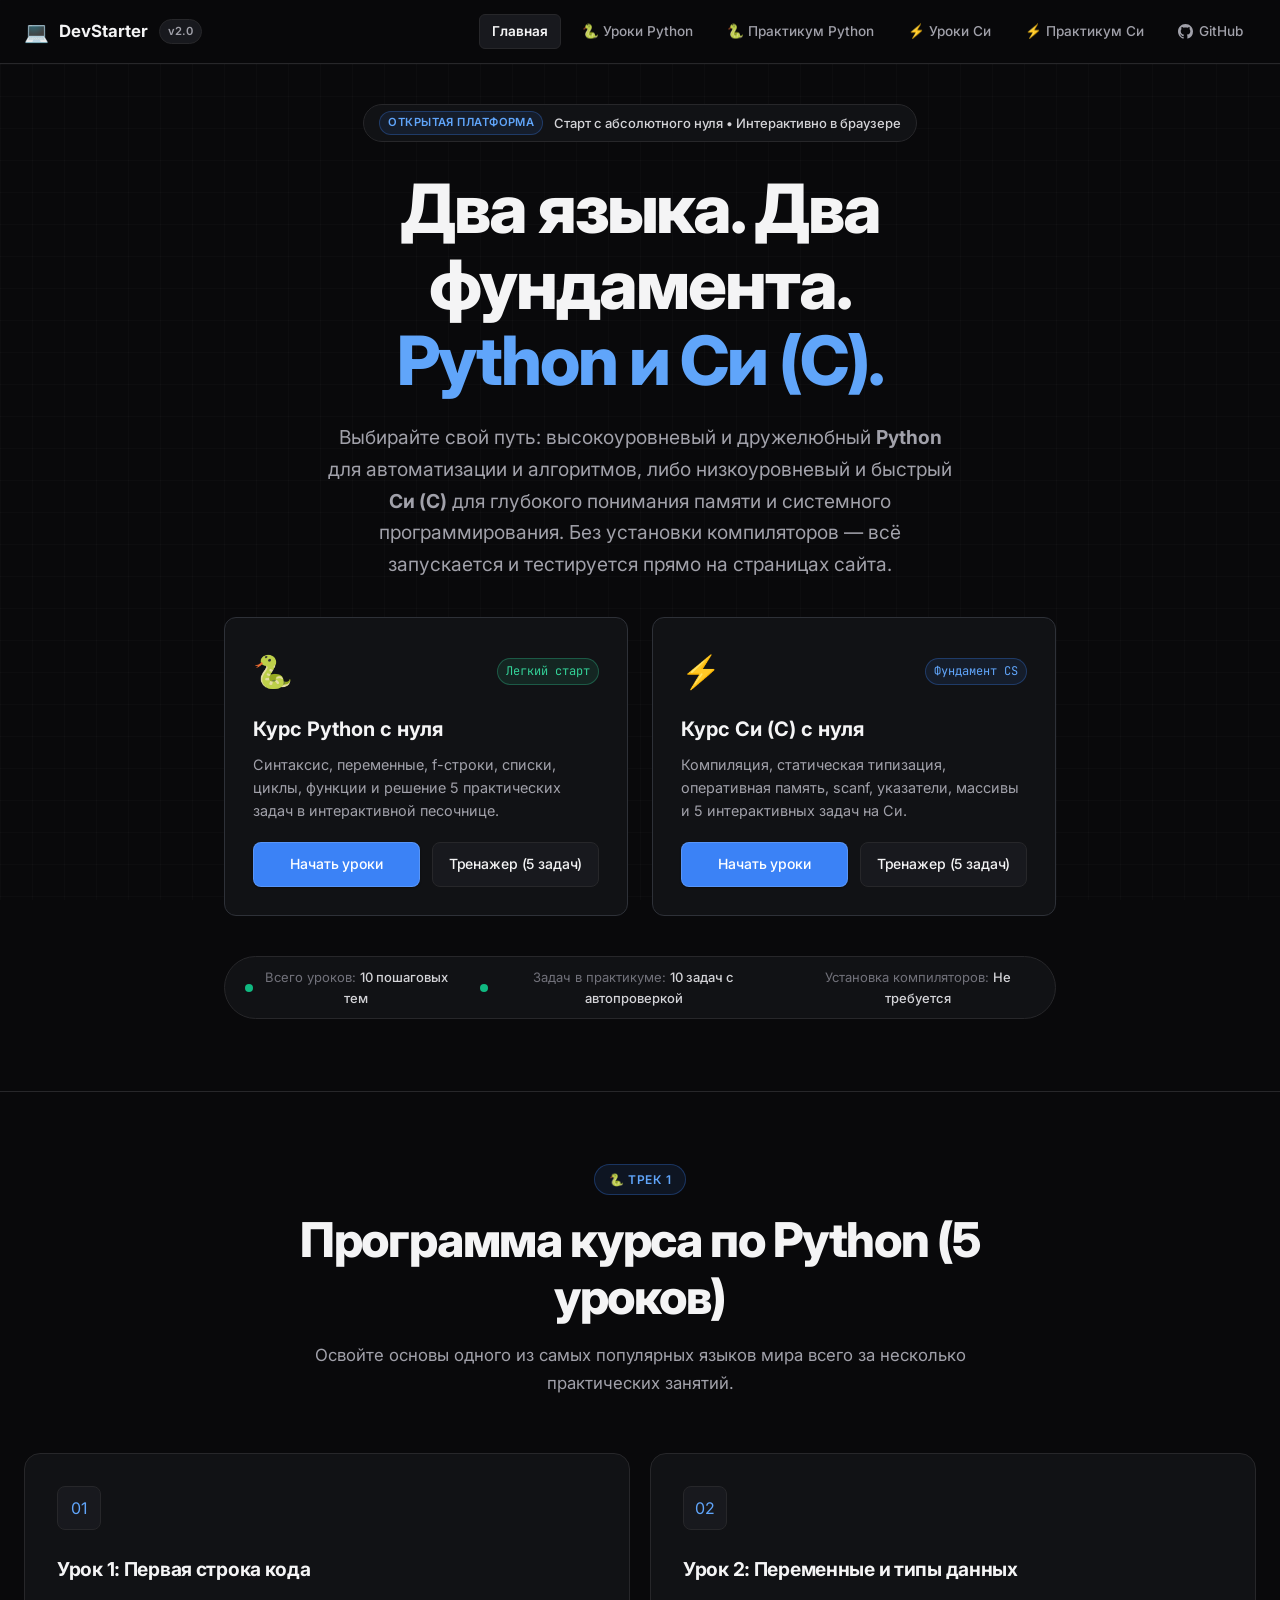
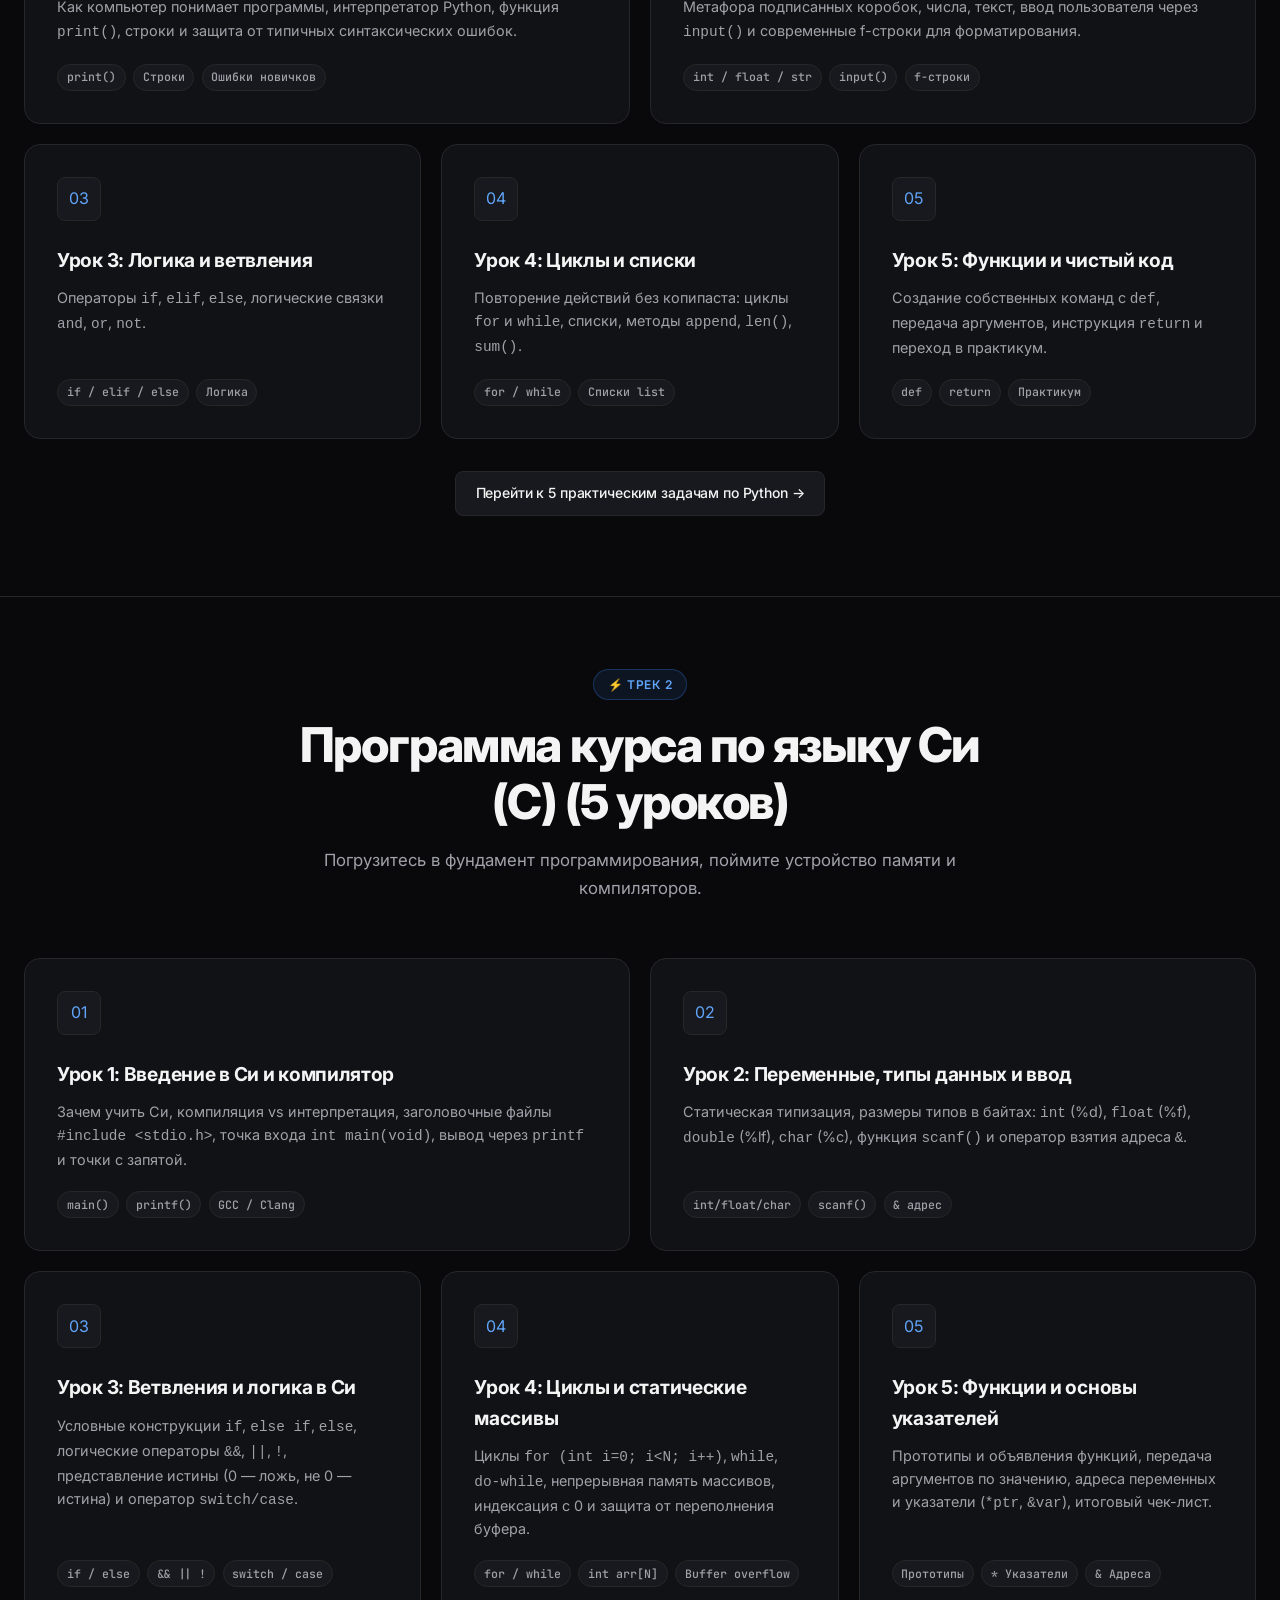
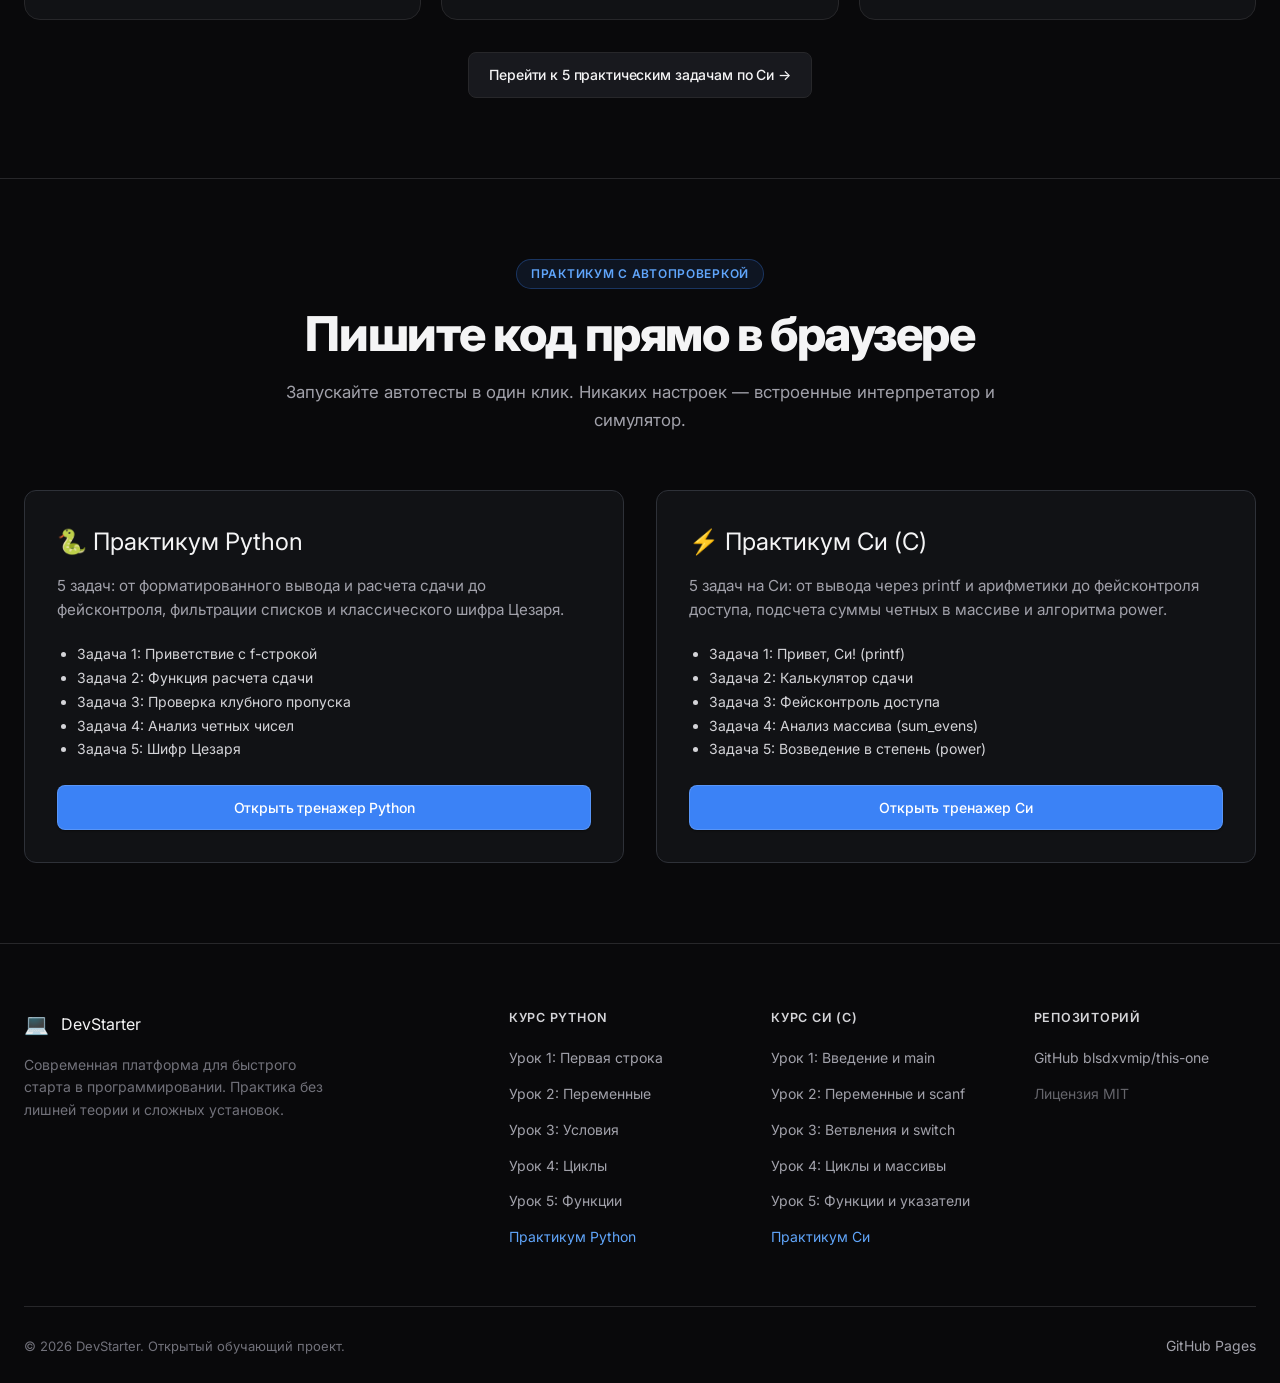
==== commit e2b8a804: "feat: redesign calm matte docs theme and add complete C language course (5 lessons + 5 interactive t" ====
--- a/index.html
+++ b/index.html
@@ -3,11 +3,11 @@
 <head>
   <meta charset="UTF-8">
   <meta name="viewport" content="width=device-width, initial-scale=1.0">
-  <title>Python Start — Изучение Python с нуля | Интерактивный курс</title>
-  <meta name="description" content="Бесплатный интерактивный многостраничный курс по изучению Python с абсолютного нуля. 5 детальных уроков и 5 практических задач с автоматической проверкой.">
+  <title>DevStarter — Интерактивные курсы программирования: Python & Си (C)</title>
+  <meta name="description" content="Бесплатные многостраничные интерактивные курсы по Python и Си (C) с нуля. 10 подробных уроков, симуляторы памяти и 10 практических задач с автоматической проверкой прямо в браузере.">
   
   <!-- Favicon -->
-  <link rel="icon" href="data:image/svg+xml,<svg xmlns='http://www.w3.org/2000/svg' viewBox='0 0 100 100'><text y='.9em' font-size='90'>🐍</text></svg>">
+  <link rel="icon" href="data:image/svg+xml,<svg xmlns='http://www.w3.org/2000/svg' viewBox='0 0 100 100'><text y='.9em' font-size='90'>💻</text></svg>">
 
   <!-- Stylesheet -->
   <link rel="stylesheet" href="styles/main.css">
@@ -15,29 +15,23 @@
 </head>
 <body class="course-page">
 
-  <!-- Interactive 60fps Particle Background Canvas -->
-  <canvas id="bg-canvas"></canvas>
-
-  <!-- Ambient Glow Background Orbs -->
-  <div class="ambient-glow glow-indigo" style="top: 5%; left: 15%; width: 550px; height: 550px;"></div>
-  <div class="ambient-glow glow-cyan" style="top: 35%; right: 10%; width: 500px; height: 500px;"></div>
-  <div class="ambient-glow glow-violet" style="top: 75%; left: 25%; width: 600px; height: 600px;"></div>
-
   <!-- Top Sticky Header -->
   <header class="course-header">
     <div class="course-header-container">
       <div class="course-brand">
         <a href="index.html" class="brand-link">
-          <span class="brand-icon">🐍</span>
-          <span class="brand-title">Python Start</span>
-          <span class="brand-tag">v1.0</span>
+          <span class="brand-icon">💻</span>
+          <span class="brand-title">DevStarter</span>
+          <span class="brand-tag">v2.0</span>
         </a>
       </div>
 
       <nav class="course-nav">
         <a href="index.html" class="nav-item active">Главная</a>
-        <a href="lessons/01-intro.html" class="nav-item">Уроки</a>
-        <a href="practice.html" class="nav-item">Практикум (5 задач)</a>
+        <a href="lessons/01-intro.html" class="nav-item">🐍 Уроки Python</a>
+        <a href="practice.html" class="nav-item">🐍 Практикум Python</a>
+        <a href="c-lessons/01-intro.html" class="nav-item">⚡ Уроки Си</a>
+        <a href="c-practice.html" class="nav-item">⚡ Практикум Си</a>
         <a href="https://github.com/blsdxvmip/this-one" target="_blank" rel="noopener noreferrer" class="nav-item github-link">
           <svg width="15" height="15" viewBox="0 0 24 24" fill="currentColor">
             <path d="M12 0C5.37 0 0 5.37 0 12c0 5.31 3.435 9.795 8.205 11.385.6.105.825-.255.825-.57 0-.285-.015-1.23-.015-2.235-3.015.555-3.795-.735-4.035-1.41-.135-.345-.72-1.41-1.23-1.695-.42-.225-1.02-.78-.015-.795.945-.015 1.62.87 1.845 1.23 1.08 1.815 2.805 1.305 3.495.99.105-.78.42-1.305.765-1.605-2.67-.3-5.46-1.335-5.46-5.925 0-1.305.465-2.385 1.23-3.225-.12-.3-.54-1.53.12-3.18 0 0 1.005-.315 3.3 1.23.96-.27 1.98-.405 3-.405s2.04.135 3 .405c2.295-1.56 3.3-1.23 3.3-1.23.66 1.65.24 2.88.12 3.18.765.84 1.23 1.905 1.23 3.225 0 4.605-2.805 5.625-5.475 5.925.435.375.81 1.095.81 2.22 0 1.605-.015 2.895-.015 3.3 0 .315.225.69.825.57A12.02 12.02 0 0024 12c0-6.63-5.37-12-12-12z"/>
@@ -45,82 +39,108 @@
           <span>GitHub</span>
         </a>
       </nav>
-
-      <div class="course-progress-badge">
-        <div class="progress-label">
-          <span>Прогресс курса:</span>
-          <strong id="progress-percent-text">0%</strong>
-        </div>
-        <div class="progress-bar-wrap">
-          <div class="progress-bar-fill" id="progress-bar-fill" style="width: 0%;"></div>
-        </div>
-      </div>
     </div>
   </header>
 
   <!-- Hero Section -->
-  <section class="section section-hero" style="padding-top: 7.5rem; min-height: 80vh;">
+  <section class="section section-hero" style="padding-top: 6.5rem; min-height: 75vh;">
     <div class="container hero-content">
       <div class="hero-badge">
-        <span class="hero-badge-tag">Курс для начинающих</span>
-        <span>Старт с абсолютного нуля • Интерактивно</span>
-      </div>
-
-      <h1 class="hero-title">
-        Изучай Python.<br>
-        <span class="title-cyber">С нуля до первого кода.</span>
+        <span class="hero-badge-tag">Открытая платформа</span>
+        <span>Старт с абсолютного нуля • Интерактивно в браузере</span>
+      </div>
+
+      <h1 class="hero-title" style="letter-spacing: -0.03em;">
+        Два языка. Два фундамента.<br>
+        <span style="color: #60a5fa;">Python и Си (C).</span>
       </h1>
 
       <p class="hero-subtitle">
-        Простые аналогии без заумных терминов, 5 структурированных пошаговых уроков и интерактивный тренажер с 5 реальными задачами и автоматической проверкой решений.
+        Выбирайте свой путь: высокоуровневый и дружелюбный <strong>Python</strong> для автоматизации и алгоритмов, либо низкоуровневый и быстрый <strong>Си (C)</strong> для глубокого понимания памяти и системного программирования. Без установки компиляторов — всё запускается и тестируется прямо на страницах сайта.
       </p>
 
-      <div class="hero-actions">
-        <a href="lessons/01-intro.html" class="btn btn-primary">
-          <span>Начать Урок 1: Первая строка</span>
-          <svg width="18" height="18" viewBox="0 0 24 24" fill="none" stroke="currentColor" stroke-width="2" stroke-linecap="round" stroke-linejoin="round">
-            <line x1="5" y1="12" x2="19" y2="12"></line>
-            <polyline points="12 5 19 12 12 19"></polyline>
-          </svg>
-        </a>
-        <a href="practice.html" class="btn btn-secondary">
-          <span>⚡ Интерактивный практикум</span>
-        </a>
+      <!-- Primary Track Cards in Hero -->
+      <div style="display: grid; grid-template-columns: repeat(auto-fit, minmax(300px, 1fr)); gap: 1.5rem; width: 100%; max-width: 860px; margin-bottom: 2.5rem; text-align: left;">
+        
+        <!-- Track 1: Python -->
+        <div style="background: var(--bg-secondary); border: 1px solid var(--border-medium); border-radius: 12px; padding: 1.75rem; display: flex; flex-direction: column; justify-content: space-between;">
+          <div>
+            <div style="display: flex; align-items: center; justify-content: space-between; margin-bottom: 1rem;">
+              <span style="font-size: 2rem;">🐍</span>
+              <span style="font-size: 0.75rem; font-family: var(--font-mono); color: #34d399; background: rgba(52, 211, 153, 0.1); border: 1px solid rgba(52, 211, 153, 0.3); padding: 0.2rem 0.5rem; border-radius: 9999px;">Легкий старт</span>
+            </div>
+            <h3 style="font-size: 1.25rem; font-weight: 700; color: #f4f4f5; margin-bottom: 0.5rem;">Курс Python с нуля</h3>
+            <p style="font-size: 0.9rem; color: #a1a1aa; line-height: 1.6; margin-bottom: 1.25rem;">
+              Синтаксис, переменные, f-строки, списки, циклы, функции и решение 5 практических задач в интерактивной песочнице.
+            </p>
+          </div>
+          <div style="display: flex; gap: 0.75rem; flex-wrap: wrap;">
+            <a href="lessons/01-intro.html" class="btn btn-primary" style="flex: 1; min-width: 140px; justify-content: center;">
+              <span>Начать уроки</span>
+            </a>
+            <a href="practice.html" class="btn btn-secondary" style="flex: 1; min-width: 140px; justify-content: center;">
+              <span>Тренажер (5 задач)</span>
+            </a>
+          </div>
+        </div>
+
+        <!-- Track 2: C -->
+        <div style="background: var(--bg-secondary); border: 1px solid var(--border-medium); border-radius: 12px; padding: 1.75rem; display: flex; flex-direction: column; justify-content: space-between;">
+          <div>
+            <div style="display: flex; align-items: center; justify-content: space-between; margin-bottom: 1rem;">
+              <span style="font-size: 2rem;">⚡</span>
+              <span style="font-size: 0.75rem; font-family: var(--font-mono); color: #60a5fa; background: rgba(59, 130, 246, 0.1); border: 1px solid rgba(59, 130, 246, 0.3); padding: 0.2rem 0.5rem; border-radius: 9999px;">Фундамент CS</span>
+            </div>
+            <h3 style="font-size: 1.25rem; font-weight: 700; color: #f4f4f5; margin-bottom: 0.5rem;">Курс Си (C) с нуля</h3>
+            <p style="font-size: 0.9rem; color: #a1a1aa; line-height: 1.6; margin-bottom: 1.25rem;">
+              Компиляция, статическая типизация, оперативная память, scanf, указатели, массивы и 5 интерактивных задач на Си.
+            </p>
+          </div>
+          <div style="display: flex; gap: 0.75rem; flex-wrap: wrap;">
+            <a href="c-lessons/01-intro.html" class="btn btn-primary" style="flex: 1; min-width: 140px; justify-content: center; background: #3b82f6;">
+              <span>Начать уроки</span>
+            </a>
+            <a href="c-practice.html" class="btn btn-secondary" style="flex: 1; min-width: 140px; justify-content: center;">
+              <span>Тренажер (5 задач)</span>
+            </a>
+          </div>
+        </div>
+
       </div>
 
       <div class="hero-status-bar">
         <div class="hero-status-item">
           <span class="status-dot"></span>
-          <span>Уроков: <strong>5 практических тем</strong></span>
+          <span>Всего уроков: <strong>10 пошаговых тем</strong></span>
         </div>
         <div class="hero-status-item">
-          <span class="status-dot cyan"></span>
-          <span>Задач в тренажере: <strong>5 задач с автотестами</strong></span>
+          <span class="status-dot"></span>
+          <span>Задач в практикуме: <strong>10 задач с автопроверкой</strong></span>
         </div>
         <div class="hero-status-item">
-          <span>Установка: <strong>Не требуется (работает в браузере)</strong></span>
+          <span>Установка компиляторов: <strong>Не требуется</strong></span>
         </div>
       </div>
     </div>
   </section>
 
-  <!-- Program Roadmap Section -->
-  <section class="section" id="lessons-roadmap">
+  <!-- Program Roadmap Section: Python -->
+  <section class="section" id="python-roadmap" style="border-top: 1px solid var(--border-subtle); padding-top: 4.5rem;">
     <div class="container">
       <div class="section-header">
-        <span class="section-tag cyan">УЧЕБНЫЙ ПЛАН</span>
-        <h2 class="section-title">5 шагов от новичка к коду</h2>
-        <p class="section-subtitle">Каждый урок занимает всего 7–10 минут и включает интерактивные примеры с самопроверкой.</p>
+        <span class="section-tag">🐍 ТРЕК 1</span>
+        <h2 class="section-title">Программа курса по Python (5 уроков)</h2>
+        <p class="section-subtitle">Освойте основы одного из самых популярных языков мира всего за несколько практических занятий.</p>
       </div>
 
       <div class="bento-grid">
         <!-- Lesson 1 Card -->
         <a href="lessons/01-intro.html" class="bento-card bento-span-6 tilt-card" style="text-decoration: none;">
           <div>
-            <div class="bento-icon-box cyan">01</div>
+            <div class="bento-icon-box">01</div>
             <h3 class="bento-title">Урок 1: Первая строка кода</h3>
             <p class="bento-desc">
-              Как компьютер понимает программы, зачем нужен Python, функция <code>print()</code>, строки и защита от типичных синтаксических ошибок.
+              Как компьютер понимает программы, интерпретатор Python, функция <code>print()</code>, строки и защита от типичных синтаксических ошибок.
             </p>
           </div>
           <div class="bento-tags">
@@ -133,7 +153,7 @@
         <!-- Lesson 2 Card -->
         <a href="lessons/02-variables.html" class="bento-card bento-span-6 tilt-card" style="text-decoration: none;">
           <div>
-            <div class="bento-icon-box indigo">02</div>
+            <div class="bento-icon-box">02</div>
             <h3 class="bento-title">Урок 2: Переменные и типы данных</h3>
             <p class="bento-desc">
               Метафора подписанных коробок, числа, текст, ввод пользователя через <code>input()</code> и современные f-строки для форматирования.
@@ -149,71 +169,201 @@
         <!-- Lesson 3 Card -->
         <a href="lessons/03-conditions.html" class="bento-card bento-span-4 tilt-card" style="text-decoration: none;">
           <div>
-            <div class="bento-icon-box violet">03</div>
-            <h3 class="bento-title">Урок 3: Ветвления if / else</h3>
-            <p class="bento-desc">
-              Логика принятия решений, правила 4 пробелов для отступов, операторы сравнения и связки <code>and</code>, <code>or</code>, <code>not</code>.
+            <div class="bento-icon-box">03</div>
+            <h3 class="bento-title">Урок 3: Логика и ветвления</h3>
+            <p class="bento-desc">
+              Операторы <code>if</code>, <code>elif</code>, <code>else</code>, логические связки <code>and</code>, <code>or</code>, <code>not</code>.
             </p>
           </div>
           <div class="bento-tags">
             <span class="bento-tag">if / elif / else</span>
-            <span class="bento-tag">Булевы типы</span>
+            <span class="bento-tag">Логика</span>
           </div>
         </a>
 
         <!-- Lesson 4 Card -->
         <a href="lessons/04-loops.html" class="bento-card bento-span-4 tilt-card" style="text-decoration: none;">
           <div>
-            <div class="bento-icon-box cyan">04</div>
-            <h3 class="bento-title">Урок 4: Списки и циклы</h3>
-            <p class="bento-desc">
-              Автоматизация рутины: цикл <code>for</code>, волшебный генератор <code>range()</code>, списки и защита от зацикливания в <code>while</code>.
-            </p>
-          </div>
-          <div class="bento-tags">
-            <span class="bento-tag">for ... in</span>
-            <span class="bento-tag">range()</span>
-            <span class="bento-tag">Списки []</span>
+            <div class="bento-icon-box">04</div>
+            <h3 class="bento-title">Урок 4: Циклы и списки</h3>
+            <p class="bento-desc">
+              Повторение действий без копипаста: циклы <code>for</code> и <code>while</code>, списки, методы <code>append</code>, <code>len()</code>, <code>sum()</code>.
+            </p>
+          </div>
+          <div class="bento-tags">
+            <span class="bento-tag">for / while</span>
+            <span class="bento-tag">Списки list</span>
           </div>
         </a>
 
         <!-- Lesson 5 Card -->
         <a href="lessons/05-functions.html" class="bento-card bento-span-4 tilt-card" style="text-decoration: none;">
           <div>
-            <div class="bento-icon-box indigo">05</div>
-            <h3 class="bento-title">Урок 5: Функции</h3>
-            <p class="bento-desc">
-              Принцип DRY, создание собственных инструментов через <code>def</code>, параметры, аргументы и принципиальная разница между <code>print</code> и <code>return</code>.
+            <div class="bento-icon-box">05</div>
+            <h3 class="bento-title">Урок 5: Функции и чистый код</h3>
+            <p class="bento-desc">
+              Создание собственных команд с <code>def</code>, передача аргументов, инструкция <code>return</code> и переход в практикум.
             </p>
           </div>
           <div class="bento-tags">
             <span class="bento-tag">def</span>
             <span class="bento-tag">return</span>
-            <span class="bento-tag">Параметры</span>
-          </div>
+            <span class="bento-tag">Практикум</span>
+          </div>
+        </a>
+      </div>
+
+      <div style="text-align: center; margin-top: 2rem;">
+        <a href="practice.html" class="btn btn-secondary">
+          <span>Перейти к 5 практическим задачам по Python &rarr;</span>
         </a>
       </div>
     </div>
   </section>
 
-  <!-- Practice Arena Feature Callout -->
-  <section class="section" style="padding-top: 2rem;">
+  <!-- Program Roadmap Section: C Language -->
+  <section class="section" id="c-roadmap" style="border-top: 1px solid var(--border-subtle); padding-top: 4.5rem;">
     <div class="container">
-      <div class="cta-banner">
-        <div class="cta-banner-content">
-          <span class="section-tag cyan" style="margin-bottom: 1rem;">ИНТЕРАКТИВНЫЙ ТРЕНАЖЕР</span>
-          <h2 class="cta-title">5 практических задач с автопроверкой</h2>
-          <p class="cta-desc">
-            Закрепите теорию на практике: пишите код прямо в браузере, запускайте автотесты, получайте подробные подсказки при затруднениях и сохраняйте свой прогресс.
+      <div class="section-header">
+        <span class="section-tag">⚡ ТРЕК 2</span>
+        <h2 class="section-title">Программа курса по языку Си (C) (5 уроков)</h2>
+        <p class="section-subtitle">Погрузитесь в фундамент программирования, поймите устройство памяти и компиляторов.</p>
+      </div>
+
+      <div class="bento-grid">
+        <!-- C Lesson 1 -->
+        <a href="c-lessons/01-intro.html" class="bento-card bento-span-6 tilt-card" style="text-decoration: none;">
+          <div>
+            <div class="bento-icon-box">01</div>
+            <h3 class="bento-title">Урок 1: Введение в Си и компилятор</h3>
+            <p class="bento-desc">
+              Зачем учить Си, компиляция vs интерпретация, заголовочные файлы <code>#include &lt;stdio.h&gt;</code>, точка входа <code>int main(void)</code>, вывод через <code>printf</code> и точки с запятой.
+            </p>
+          </div>
+          <div class="bento-tags">
+            <span class="bento-tag">main()</span>
+            <span class="bento-tag">printf()</span>
+            <span class="bento-tag">GCC / Clang</span>
+          </div>
+        </a>
+
+        <!-- C Lesson 2 -->
+        <a href="c-lessons/02-variables.html" class="bento-card bento-span-6 tilt-card" style="text-decoration: none;">
+          <div>
+            <div class="bento-icon-box">02</div>
+            <h3 class="bento-title">Урок 2: Переменные, типы данных и ввод</h3>
+            <p class="bento-desc">
+              Статическая типизация, размеры типов в байтах: <code>int</code> (%d), <code>float</code> (%f), <code>double</code> (%lf), <code>char</code> (%c), функция <code>scanf()</code> и оператор взятия адреса <code>&amp;</code>.
+            </p>
+          </div>
+          <div class="bento-tags">
+            <span class="bento-tag">int/float/char</span>
+            <span class="bento-tag">scanf()</span>
+            <span class="bento-tag">&amp; адрес</span>
+          </div>
+        </a>
+
+        <!-- C Lesson 3 -->
+        <a href="c-lessons/03-conditions.html" class="bento-card bento-span-4 tilt-card" style="text-decoration: none;">
+          <div>
+            <div class="bento-icon-box">03</div>
+            <h3 class="bento-title">Урок 3: Ветвления и логика в Си</h3>
+            <p class="bento-desc">
+              Условные конструкции <code>if</code>, <code>else if</code>, <code>else</code>, логические операторы <code>&amp;&amp;</code>, <code>||</code>, <code>!</code>, представление истины (0 — ложь, не 0 — истина) и оператор <code>switch/case</code>.
+            </p>
+          </div>
+          <div class="bento-tags">
+            <span class="bento-tag">if / else</span>
+            <span class="bento-tag">&amp;&amp; || !</span>
+            <span class="bento-tag">switch / case</span>
+          </div>
+        </a>
+
+        <!-- C Lesson 4 -->
+        <a href="c-lessons/04-loops.html" class="bento-card bento-span-4 tilt-card" style="text-decoration: none;">
+          <div>
+            <div class="bento-icon-box">04</div>
+            <h3 class="bento-title">Урок 4: Циклы и статические массивы</h3>
+            <p class="bento-desc">
+              Циклы <code>for (int i=0; i&lt;N; i++)</code>, <code>while</code>, <code>do-while</code>, непрерывная память массивов, индексация с 0 и защита от переполнения буфера.
+            </p>
+          </div>
+          <div class="bento-tags">
+            <span class="bento-tag">for / while</span>
+            <span class="bento-tag">int arr[N]</span>
+            <span class="bento-tag">Buffer overflow</span>
+          </div>
+        </a>
+
+        <!-- C Lesson 5 -->
+        <a href="c-lessons/05-functions.html" class="bento-card bento-span-4 tilt-card" style="text-decoration: none;">
+          <div>
+            <div class="bento-icon-box">05</div>
+            <h3 class="bento-title">Урок 5: Функции и основы указателей</h3>
+            <p class="bento-desc">
+              Прототипы и объявления функций, передача аргументов по значению, адреса переменных и указатели (<code>*ptr</code>, <code>&amp;var</code>), итоговый чек-лист.
+            </p>
+          </div>
+          <div class="bento-tags">
+            <span class="bento-tag">Прототипы</span>
+            <span class="bento-tag">* Указатели</span>
+            <span class="bento-tag">&amp; Адреса</span>
+          </div>
+        </a>
+      </div>
+
+      <div style="text-align: center; margin-top: 2rem;">
+        <a href="c-practice.html" class="btn btn-secondary">
+          <span>Перейти к 5 практическим задачам по Си &rarr;</span>
+        </a>
+      </div>
+    </div>
+  </section>
+
+  <!-- Interactive Arenas Showcase -->
+  <section class="section" style="border-top: 1px solid var(--border-subtle); padding: 5rem 0;">
+    <div class="container">
+      <div class="section-header">
+        <span class="section-tag">ПРАКТИКУМ С АВТОПРОВЕРКОЙ</span>
+        <h2 class="section-title">Пишите код прямо в браузере</h2>
+        <p class="section-subtitle">Запускайте автотесты в один клик. Никаких настроек — встроенные интерпретатор и симулятор.</p>
+      </div>
+
+      <div style="display: grid; grid-template-columns: repeat(auto-fit, minmax(320px, 1fr)); gap: 2rem;">
+        <!-- Python Arena Card -->
+        <div style="background: var(--bg-secondary); border: 1px solid var(--border-medium); border-radius: 12px; padding: 2rem;">
+          <div style="font-size: 1.5rem; margin-bottom: 0.75rem;">🐍 Практикум Python</div>
+          <p style="color: var(--text-muted); font-size: 0.95rem; line-height: 1.6; margin-bottom: 1.25rem;">
+            5 задач: от форматированного вывода и расчета сдачи до фейсконтроля, фильтрации списков и классического шифра Цезаря.
           </p>
-          <div class="cta-actions">
-            <a href="practice.html" class="btn btn-primary">
-              <span>Открыть практикум &rarr;</span>
-            </a>
-            <a href="lessons/01-intro.html" class="btn btn-secondary">
-              <span>Пройти уроки по порядку</span>
-            </a>
-          </div>
+          <ul style="color: var(--text-secondary); font-size: 0.875rem; margin-bottom: 1.5rem; padding-left: 1.25rem; line-height: 1.7;">
+            <li>Задача 1: Приветствие с f-строкой</li>
+            <li>Задача 2: Функция расчета сдачи</li>
+            <li>Задача 3: Проверка клубного пропуска</li>
+            <li>Задача 4: Анализ четных чисел</li>
+            <li>Задача 5: Шифр Цезаря</li>
+          </ul>
+          <a href="practice.html" class="btn btn-primary" style="width: 100%; justify-content: center;">
+            <span>Открыть тренажер Python</span>
+          </a>
+        </div>
+
+        <!-- C Arena Card -->
+        <div style="background: var(--bg-secondary); border: 1px solid var(--border-medium); border-radius: 12px; padding: 2rem;">
+          <div style="font-size: 1.5rem; margin-bottom: 0.75rem;">⚡ Практикум Си (C)</div>
+          <p style="color: var(--text-muted); font-size: 0.95rem; line-height: 1.6; margin-bottom: 1.25rem;">
+            5 задач на Си: от вывода через printf и арифметики до фейсконтроля доступа, подсчета суммы четных в массиве и алгоритма power.
+          </p>
+          <ul style="color: var(--text-secondary); font-size: 0.875rem; margin-bottom: 1.5rem; padding-left: 1.25rem; line-height: 1.7;">
+            <li>Задача 1: Привет, Си! (printf)</li>
+            <li>Задача 2: Калькулятор сдачи</li>
+            <li>Задача 3: Фейсконтроль доступа</li>
+            <li>Задача 4: Анализ массива (sum_evens)</li>
+            <li>Задача 5: Возведение в степень (power)</li>
+          </ul>
+          <a href="c-practice.html" class="btn btn-primary" style="width: 100%; justify-content: center; background: #3b82f6;">
+            <span>Открыть тренажер Си</span>
+          </a>
         </div>
       </div>
     </div>
@@ -225,56 +375,57 @@
       <div class="footer-grid">
         <div class="footer-brand">
           <a href="#" class="course-brand">
-            <span class="brand-icon">🐍</span>
-            <span class="brand-title">Python Start</span>
+            <span class="brand-icon">💻</span>
+            <span class="brand-title">DevStarter</span>
           </a>
           <p class="footer-desc">
-            Современный интерактивный образовательный ресурс по программированию на Python с нуля.
+            Современная платформа для быстрого старта в программировании. Практика без лишней теории и сложных установок.
           </p>
         </div>
 
         <div>
-          <h4 class="footer-col-title">Уроки</h4>
+          <h4 class="footer-col-title">Курс Python</h4>
           <ul class="footer-links">
             <li><a href="lessons/01-intro.html" class="footer-link">Урок 1: Первая строка</a></li>
             <li><a href="lessons/02-variables.html" class="footer-link">Урок 2: Переменные</a></li>
-            <li><a href="lessons/03-conditions.html" class="footer-link">Урок 3: Ветвления</a></li>
+            <li><a href="lessons/03-conditions.html" class="footer-link">Урок 3: Условия</a></li>
             <li><a href="lessons/04-loops.html" class="footer-link">Урок 4: Циклы</a></li>
             <li><a href="lessons/05-functions.html" class="footer-link">Урок 5: Функции</a></li>
+            <li><a href="practice.html" class="footer-link" style="color: #60a5fa;">Практикум Python</a></li>
           </ul>
         </div>
 
         <div>
-          <h4 class="footer-col-title">Практикум</h4>
+          <h4 class="footer-col-title">Курс Си (C)</h4>
           <ul class="footer-links">
-            <li><a href="practice.html" class="footer-link">Задача 1: Приветствие</a></li>
-            <li><a href="practice.html" class="footer-link">Задача 2: Сдача</a></li>
-            <li><a href="practice.html" class="footer-link">Задача 3: Фейсконтроль</a></li>
-            <li><a href="practice.html" class="footer-link">Задача 4: Анализ чисел</a></li>
-            <li><a href="practice.html" class="footer-link">Задача 5: Шифр Цезаря</a></li>
+            <li><a href="c-lessons/01-intro.html" class="footer-link">Урок 1: Введение и main</a></li>
+            <li><a href="c-lessons/02-variables.html" class="footer-link">Урок 2: Переменные и scanf</a></li>
+            <li><a href="c-lessons/03-conditions.html" class="footer-link">Урок 3: Ветвления и switch</a></li>
+            <li><a href="c-lessons/04-loops.html" class="footer-link">Урок 4: Циклы и массивы</a></li>
+            <li><a href="c-lessons/05-functions.html" class="footer-link">Урок 5: Функции и указатели</a></li>
+            <li><a href="c-practice.html" class="footer-link" style="color: #60a5fa;">Практикум Си</a></li>
           </ul>
         </div>
 
         <div>
           <h4 class="footer-col-title">Репозиторий</h4>
           <ul class="footer-links">
-            <li><a href="https://github.com/blsdxvmip/this-one" class="footer-link">GitHub</a></li>
+            <li><a href="https://github.com/blsdxvmip/this-one" target="_blank" rel="noopener noreferrer" class="footer-link">GitHub blsdxvmip/this-one</a></li>
             <li><span class="footer-link" style="opacity: 0.6;">Лицензия MIT</span></li>
           </ul>
         </div>
       </div>
 
       <div class="footer-bottom">
-        <p>&copy; 2026 Python Start. Открытый обучающий проект.</p>
+        <p>&copy; 2026 DevStarter. Открытый обучающий проект.</p>
         <div class="footer-bottom-links">
-          <a href="https://github.com/blsdxvmip/this-one" class="footer-link">blsdxvmip/this-one</a>
+          <a href="https://github.com/blsdxvmip/this-one" class="footer-link">GitHub Pages</a>
         </div>
       </div>
     </div>
   </footer>
 
   <!-- Scripts -->
-  <script src="js/particles.js"></script>
   <script src="js/app.js"></script>
   <script src="js/course-progress.js"></script>
 </body>
--- a/styles/main.css
+++ b/styles/main.css
@@ -1,94 +1,116 @@
 /**
  * ==============================================================================
- * GITSHIT - AESTHETIC HIGH-END OBSIDIAN GLASSMORPHISM STYLESHEET
+ * MODERN DEVELOPER DOCUMENTATION DESIGN SYSTEM
  * ==============================================================================
- * Design System: Obsidian / Cyber Dark Mode / Glassmorphism
- * Theme Colors: Deep Obsidian (#07080d, #0d1117), Neon Indigo (#6366f1),
- *               Electric Cyan (#06b6d4), Radiant Violet (#a855f7)
- * Author: Elite Frontend Architect
+ * Aesthetics: Calm, matte neutral dark palette (Linear / Stripe Docs / Vercel)
+ * Palette: Deep matte zinc/charcoal (#09090b, #111215, #18191e)
+ * Borders: Clean 1px borders (#27272a, #2e3138, #3f3f46)
+ * Hierarchy: #f4f4f5, #d4d4d8, #a1a1aa, #71717a
+ * Accents: Professional blue (#3b82f6), emerald (#10b981), amber (#f59e0b)
+ * Typography: Inter & JetBrains Mono (crisp, anti-aliased, no text glows)
  * ==============================================================================
  */
 
-@import url('https://fonts.googleapis.com/css2?family=Inter:wght@300;400;500;600;700;800;900&family=JetBrains+Mono:ital,wght@0,400;0,500;0,700;1,400&display=swap');
+@import url('https://fonts.googleapis.com/css2?family=Inter:wght@300;400;500;600;700;800&family=JetBrains+Mono:ital,wght@0,400;0,500;0,600;0,700;1,400&display=swap');
 
 /* ==============================================================================
    1. DESIGN TOKENS & CSS VARIABLES
    ============================================================================== */
 :root {
-  /* Color Palette - Obsidian & Void Surfaces */
-  --bg-void: #050609;
-  --bg-primary: #07080d;
-  --bg-secondary: #0d1117;
-  --bg-tertiary: #131924;
-  --bg-elevated: rgba(19, 25, 39, 0.7);
-  --bg-glass-card: rgba(13, 17, 23, 0.65);
-  --bg-glass-nav: rgba(7, 8, 13, 0.75);
+  /* Matte Zinc & Charcoal Surfaces */
+  --bg-void: #09090b;
+  --bg-primary: #09090b;
+  --bg-secondary: #111215;
+  --bg-tertiary: #18191e;
+  --bg-elevated: #18191e;
+  --bg-glass-card: #111215;
+  --bg-glass-nav: rgba(9, 9, 11, 0.85);
   --bg-glass-hover: rgba(255, 255, 255, 0.04);
-  --bg-glass-active: rgba(255, 255, 255, 0.08);
-
-  /* Accents & Neons */
-  --accent-cyan: #06b6d4;
-  --accent-cyan-light: #22d3ee;
-  --accent-cyan-dark: #0891b2;
-  --accent-cyan-glow: rgba(6, 182, 212, 0.35);
-
-  --accent-indigo: #6366f1;
-  --accent-indigo-light: #818cf8;
-  --accent-indigo-dark: #4f46e5;
-  --accent-indigo-glow: rgba(99, 102, 241, 0.35);
-
-  --accent-violet: #a855f7;
-  --accent-violet-light: #c084fc;
-  --accent-violet-glow: rgba(168, 85, 247, 0.35);
-
+  --bg-glass-active: rgba(255, 255, 255, 0.07);
+
+  /* Primary Professional Accents */
+  --accent-blue: #3b82f6;
+  --accent-blue-hover: #2563eb;
+  --accent-blue-light: #60a5fa;
+  --accent-blue-subtle: rgba(59, 130, 246, 0.1);
+  --accent-blue-border: rgba(59, 130, 246, 0.3);
+
+  /* Legacy mapped aliases for theme compatibility */
+  --accent-cyan: #3b82f6;
+  --accent-cyan-light: #60a5fa;
+  --accent-cyan-dark: #2563eb;
+  --accent-cyan-glow: transparent;
+
+  --accent-indigo: #3b82f6;
+  --accent-indigo-light: #60a5fa;
+  --accent-indigo-dark: #2563eb;
+  --accent-indigo-glow: transparent;
+
+  --accent-violet: #6366f1;
+  --accent-violet-light: #818cf8;
+  --accent-violet-glow: transparent;
+
+  /* Functional Accents */
   --accent-emerald: #10b981;
-  --accent-emerald-glow: rgba(16, 185, 129, 0.3);
-  --accent-rose: #f43f5e;
+  --accent-emerald-light: #34d399;
+  --accent-emerald-subtle: rgba(16, 185, 129, 0.1);
+  --accent-emerald-glow: transparent;
+
   --accent-amber: #f59e0b;
-
-  /* Typography Colors (Subtle Opacity Hierarchy) */
-  --text-primary: #f8fafc;
-  --text-secondary: #cbd5e1;
-  --text-muted: #94a3b8;
-  --text-dim: #64748b;
-  --text-disabled: #475569;
-
-  /* Glass Borders & Dividers */
-  --border-subtle: rgba(255, 255, 255, 0.07);
-  --border-medium: rgba(255, 255, 255, 0.12);
-  --border-bright: rgba(255, 255, 255, 0.22);
-  --border-accent: rgba(99, 102, 241, 0.4);
-  --border-cyan: rgba(6, 182, 212, 0.4);
-
-  /* Shadows & Neon Halos */
-  --shadow-glass: 0 8px 32px 0 rgba(0, 0, 0, 0.5);
-  --shadow-card-hover: 0 20px 40px -15px rgba(0, 0, 0, 0.7), 0 0 35px -5px var(--accent-indigo-glow);
-  --halo-primary: 0 0 35px -5px rgba(99, 102, 241, 0.65), 0 0 15px 0 rgba(6, 182, 212, 0.4);
-  --halo-cyan: 0 0 30px -5px rgba(6, 182, 212, 0.6);
-  --halo-badge: 0 0 20px -3px rgba(168, 85, 247, 0.5);
+  --accent-amber-light: #fbbf24;
+  --accent-amber-subtle: rgba(245, 158, 11, 0.1);
+
+  --accent-rose: #ef4444;
+  --accent-rose-light: #f87171;
+  --accent-rose-subtle: rgba(239, 68, 68, 0.1);
+
+  /* High-Contrast Soft Text Hierarchy */
+  --text-primary: #f4f4f5;
+  --text-secondary: #d4d4d8;
+  --text-muted: #a1a1aa;
+  --text-dim: #71717a;
+  --text-disabled: #52525b;
+
+  /* Clean 1px Borders */
+  --border-subtle: #27272a;
+  --border-medium: #2e3138;
+  --border-bright: #3f3f46;
+  --border-accent: rgba(59, 130, 246, 0.4);
+  --border-cyan: rgba(59, 130, 246, 0.4);
+
+  /* Crisp, Non-Glowing Shadows */
+  --shadow-sm: 0 1px 2px 0 rgba(0, 0, 0, 0.4);
+  --shadow-md: 0 4px 12px -2px rgba(0, 0, 0, 0.5);
+  --shadow-lg: 0 12px 30px -6px rgba(0, 0, 0, 0.6);
+  --shadow-glass: 0 4px 20px rgba(0, 0, 0, 0.5);
+  --shadow-card-hover: 0 8px 24px -4px rgba(0, 0, 0, 0.6);
+
+  /* Neutralized Halos (No screaming neons) */
+  --halo-primary: 0 1px 3px rgba(0, 0, 0, 0.4);
+  --halo-cyan: 0 1px 3px rgba(0, 0, 0, 0.4);
+  --halo-badge: none;
 
   /* Radii */
   --radius-xs: 4px;
-  --radius-sm: 8px;
-  --radius-md: 12px;
-  --radius-lg: 16px;
-  --radius-xl: 24px;
-  --radius-2xl: 32px;
+  --radius-sm: 6px;
+  --radius-md: 8px;
+  --radius-lg: 12px;
+  --radius-xl: 16px;
+  --radius-2xl: 20px;
   --radius-pill: 9999px;
 
-  /* Fonts */
+  /* Typography */
   --font-sans: 'Inter', -apple-system, BlinkMacSystemFont, 'Segoe UI', Roboto, sans-serif;
   --font-mono: 'JetBrains Mono', 'Fira Code', Menlo, Monaco, Consolas, monospace;
 
   /* Transitions */
-  --transition-fast: 150ms cubic-bezier(0.4, 0, 0.2, 1);
-  --transition-normal: 250ms cubic-bezier(0.4, 0, 0.2, 1);
-  --transition-smooth: 400ms cubic-bezier(0.16, 1, 0.3, 1);
-  --transition-spring: 500ms cubic-bezier(0.34, 1.56, 0.64, 1);
-
-  /* Glass Blur Strength */
-  --backdrop-blur: blur(16px);
-  --backdrop-blur-heavy: blur(24px);
+  --transition-fast: 120ms cubic-bezier(0.4, 0, 0.2, 1);
+  --transition-normal: 200ms cubic-bezier(0.4, 0, 0.2, 1);
+  --transition-smooth: 300ms cubic-bezier(0.16, 1, 0.3, 1);
+
+  /* Backdrop Blur */
+  --backdrop-blur: blur(12px);
+  --backdrop-blur-heavy: blur(16px);
 
   /* Layout Container */
   --container-max-width: 1280px;
@@ -122,15 +144,9 @@
   line-height: 1.6;
   overflow-x: hidden;
   position: relative;
-  background-image: 
-    radial-gradient(ellipse 80% 50% at 50% -20%, rgba(99, 102, 241, 0.18), transparent 70%),
-    radial-gradient(ellipse 60% 40% at 90% 40%, rgba(6, 182, 212, 0.12), transparent 60%),
-    radial-gradient(ellipse 50% 30% at 10% 70%, rgba(168, 85, 247, 0.12), transparent 50%),
-    linear-gradient(to bottom, #07080d 0%, #050609 100%);
-  background-attachment: fixed;
-}
-
-/* Global Subtle Ambient Grid Pattern */
+}
+
+/* Subtle Matte Developer Grid */
 body::before {
   content: '';
   position: fixed;
@@ -138,7 +154,7 @@
   left: 0;
   width: 100%;
   height: 100%;
-  background-size: 40px 40px;
+  background-size: 32px 32px;
   background-image: 
     linear-gradient(to right, rgba(255, 255, 255, 0.02) 1px, transparent 1px),
     linear-gradient(to bottom, rgba(255, 255, 255, 0.02) 1px, transparent 1px);
@@ -146,28 +162,21 @@
   z-index: 0;
 }
 
-/* Noise Texture Overlay for Cyber Grain */
+/* Eliminate Noise Texture */
 body::after {
-  content: '';
-  position: fixed;
-  top: 0;
-  left: 0;
-  width: 100%;
-  height: 100%;
-  background-image: url("data:image/svg+xml,%3Csvg viewBox='0 0 200 200' xmlns='http://www.w3.org/2000/svg'%3E%3Cfilter id='noiseFilter'%3E%3CfeTurbulence type='fractalNoise' baseFrequency='0.8' numOctaves='3' stitchTiles='stitch'/%3E%3C/filter%3E%3Crect width='100%25' height='100%25' filter='url(%23noiseFilter)' opacity='0.02'/%3E%3C/svg%3E");
-  pointer-events: none;
-  z-index: 1;
-}
-
-/* Interactive Particles Canvas */
+  display: none !important;
+}
+
+/* ELIMINATE Particle Canvas & Cosmic Glow Orbs */
 #bg-canvas {
-  position: fixed;
-  top: 0;
-  left: 0;
-  width: 100vw;
-  height: 100vh;
-  pointer-events: none;
-  z-index: 1;
+  display: none !important;
+}
+
+.ambient-glow,
+.glow-indigo,
+.glow-cyan,
+.glow-violet {
+  display: none !important;
 }
 
 img, svg, video {
@@ -196,7 +205,7 @@
 }
 
 /* ==============================================================================
-   3. CUSTOM GLOWING SCROLLBAR
+   3. CALM DEVELOPER SCROLLBAR
    ============================================================================== */
 ::-webkit-scrollbar {
   width: 8px;
@@ -208,38 +217,35 @@
 }
 
 ::-webkit-scrollbar-thumb {
-  background: linear-gradient(180deg, var(--accent-indigo), var(--accent-cyan));
+  background: var(--border-medium);
   border-radius: var(--radius-pill);
   border: 2px solid var(--bg-primary);
-  box-shadow: 0 0 10px var(--accent-indigo-glow);
 }
 
 ::-webkit-scrollbar-thumb:hover {
-  background: linear-gradient(180deg, var(--accent-violet), var(--accent-cyan-light));
-}
-
-/* Firefox scrollbar */
+  background: var(--border-bright);
+}
+
 * {
   scrollbar-width: thin;
-  scrollbar-color: var(--accent-indigo) var(--bg-primary);
-}
-
-/* ==============================================================================
-   4. TEXT SELECTION STYLES
+  scrollbar-color: var(--border-medium) var(--bg-primary);
+}
+
+/* ==============================================================================
+   4. TEXT SELECTION
    ============================================================================== */
 ::selection {
-  background: rgba(99, 102, 241, 0.35);
+  background: rgba(59, 130, 246, 0.3);
   color: #ffffff;
-  text-shadow: 0 0 10px rgba(99, 102, 241, 0.8);
 }
 
 ::-moz-selection {
-  background: rgba(99, 102, 241, 0.35);
+  background: rgba(59, 130, 246, 0.3);
   color: #ffffff;
 }
 
 /* ==============================================================================
-   5. UTILITY & BACKDROP GLASS CLASSES
+   5. UTILITY & CONTAINER CLASSES
    ============================================================================== */
 .container {
   width: 100%;
@@ -253,113 +259,64 @@
 }
 
 .section {
-  padding: 6rem 0;
+  padding: 5rem 0;
   position: relative;
   z-index: 2;
 }
 
 .section-hero {
-  padding: 8.5rem 0 5rem 0;
-  min-height: 90vh;
+  padding: 7rem 0 4.5rem 0;
+  min-height: 80vh;
   display: flex;
   align-items: center;
 }
 
 .glass-panel {
-  background: var(--bg-glass-card);
-  backdrop-filter: var(--backdrop-blur);
-  -webkit-backdrop-filter: var(--backdrop-blur);
+  background: var(--bg-secondary);
   border: 1px solid var(--border-subtle);
   border-radius: var(--radius-lg);
-  box-shadow: var(--shadow-glass);
+  box-shadow: var(--shadow-sm);
   position: relative;
   overflow: hidden;
-  transition: border-color var(--transition-normal), box-shadow var(--transition-normal), transform var(--transition-smooth);
+  transition: border-color var(--transition-normal), box-shadow var(--transition-normal);
 }
 
 .glass-panel:hover {
   border-color: var(--border-medium);
-}
-
-/* Light Sheen Effect on Hover */
-.glass-panel::before {
-  content: '';
-  position: absolute;
-  top: 0;
-  left: -100%;
-  width: 100%;
-  height: 100%;
-  background: linear-gradient(
-    90deg,
-    transparent 0%,
-    rgba(255, 255, 255, 0.04) 50%,
-    transparent 100%
-  );
-  pointer-events: none;
-  transition: left 0.75s ease;
-  z-index: 1;
-}
-
-.glass-panel:hover::before {
-  left: 100%;
-}
-
-/* Ambient Glow Orbs */
-.ambient-glow {
-  position: absolute;
-  border-radius: 50%;
-  filter: blur(90px);
-  pointer-events: none;
-  z-index: 0;
-}
-
-.glow-indigo {
-  background: radial-gradient(circle, rgba(99, 102, 241, 0.28) 0%, transparent 70%);
-}
-
-.glow-cyan {
-  background: radial-gradient(circle, rgba(6, 182, 212, 0.25) 0%, transparent 70%);
-}
-
-.glow-violet {
-  background: radial-gradient(circle, rgba(168, 85, 247, 0.22) 0%, transparent 70%);
-}
-
-/* ==============================================================================
-   6. TYPOGRAPHY & GRADIENTS
+  box-shadow: var(--shadow-md);
+}
+
+/* ==============================================================================
+   6. TYPOGRAPHY & HEADINGS
    ============================================================================== */
 .title-gradient {
-  background: linear-gradient(135deg, #ffffff 0%, #cbd5e1 45%, #94a3b8 100%);
+  color: var(--text-primary);
+  display: inline-block;
+}
+
+.title-cyber {
+  color: var(--text-primary);
+  display: inline-block;
+  background: linear-gradient(180deg, #ffffff 0%, #d4d4d8 100%);
   -webkit-background-clip: text;
   -webkit-text-fill-color: transparent;
+}
+
+.title-neon {
+  color: var(--text-primary);
   display: inline-block;
 }
 
-.title-cyber {
-  background: linear-gradient(135deg, #ffffff 15%, #a5b4fc 50%, #22d3ee 100%);
-  -webkit-background-clip: text;
-  -webkit-text-fill-color: transparent;
-  display: inline-block;
-}
-
-.title-neon {
-  background: linear-gradient(90deg, #6366f1 0%, #a855f7 50%, #06b6d4 100%);
-  background-size: 200% auto;
-  -webkit-background-clip: text;
-  -webkit-text-fill-color: transparent;
-  animation: gradient-x 6s ease infinite;
-}
-
 .text-cyan {
-  color: var(--accent-cyan-light);
+  color: var(--accent-blue-light);
 }
 
 .text-indigo {
-  color: var(--accent-indigo-light);
+  color: var(--accent-blue-light);
 }
 
 .text-violet {
-  color: var(--accent-violet-light);
+  color: var(--accent-blue-light);
 }
 
 .text-emerald {
@@ -368,76 +325,76 @@
 
 .section-header {
   text-align: center;
-  max-width: 760px;
-  margin: 0 auto 4rem auto;
+  max-width: 720px;
+  margin: 0 auto 3.5rem auto;
 }
 
 .section-tag {
   display: inline-flex;
   align-items: center;
   gap: 0.5rem;
-  padding: 0.35rem 1rem;
+  padding: 0.3rem 0.85rem;
   border-radius: var(--radius-pill);
-  font-size: 0.8125rem;
+  font-size: 0.75rem;
   font-weight: 600;
-  letter-spacing: 0.08em;
+  letter-spacing: 0.06em;
   text-transform: uppercase;
-  background: rgba(99, 102, 241, 0.08);
-  border: 1px solid rgba(99, 102, 241, 0.25);
-  color: var(--accent-indigo-light);
-  margin-bottom: 1.25rem;
+  background: var(--accent-blue-subtle);
+  border: 1px solid var(--accent-blue-border);
+  color: var(--accent-blue-light);
+  margin-bottom: 1rem;
 }
 
 .section-tag.cyan {
-  background: rgba(6, 182, 212, 0.08);
-  border-color: rgba(6, 182, 212, 0.25);
-  color: var(--accent-cyan-light);
+  background: var(--accent-blue-subtle);
+  border-color: var(--accent-blue-border);
+  color: var(--accent-blue-light);
 }
 
 .section-title {
-  font-size: clamp(2.25rem, 4.5vw, 3.5rem);
+  font-size: clamp(2rem, 4vw, 3rem);
   font-weight: 800;
-  line-height: 1.15;
+  line-height: 1.2;
   letter-spacing: -0.03em;
-  margin-bottom: 1.25rem;
+  color: var(--text-primary);
+  margin-bottom: 1rem;
 }
 
 .section-subtitle {
-  font-size: 1.125rem;
-  color: var(--text-secondary);
-  line-height: 1.7;
-}
-
-/* ==============================================================================
-   7. BUTTONS, BADGES & INTERACTIVE MICRO-COMPONENTS
+  font-size: 1.05rem;
+  color: var(--text-muted);
+  line-height: 1.65;
+}
+
+/* ==============================================================================
+   7. BUTTONS, BADGES & INTERACTIVE CONTROLS
    ============================================================================== */
 .btn {
   display: inline-flex;
   align-items: center;
   justify-content: center;
-  gap: 0.625rem;
-  font-weight: 600;
-  font-size: 0.9375rem;
-  padding: 0.75rem 1.625rem;
-  border-radius: var(--radius-pill);
-  transition: all var(--transition-normal);
+  gap: 0.5rem;
+  font-weight: 500;
+  font-size: 0.875rem;
+  padding: 0.65rem 1.25rem;
+  border-radius: var(--radius-md);
+  transition: all var(--transition-fast);
   position: relative;
   white-space: nowrap;
   letter-spacing: -0.01em;
 }
 
 .btn-primary {
-  background: linear-gradient(135deg, #6366f1 0%, #8b5cf6 50%, #06b6d4 100%);
-  background-size: 200% auto;
+  background: var(--accent-blue);
   color: #ffffff;
-  border: 1px solid rgba(255, 255, 255, 0.2);
-  box-shadow: var(--halo-primary);
+  border: 1px solid rgba(255, 255, 255, 0.15);
+  box-shadow: 0 1px 2px 0 rgba(0, 0, 0, 0.4);
 }
 
 .btn-primary:hover {
-  background-position: right center;
-  box-shadow: 0 0 35px 2px rgba(99, 102, 241, 0.8), 0 0 20px 2px rgba(6, 182, 212, 0.6);
-  transform: translateY(-2px);
+  background: var(--accent-blue-hover);
+  transform: translateY(-1px);
+  box-shadow: var(--shadow-sm);
 }
 
 .btn-primary:active {
@@ -445,18 +402,16 @@
 }
 
 .btn-secondary {
-  background: rgba(255, 255, 255, 0.03);
-  backdrop-filter: var(--backdrop-blur);
-  -webkit-backdrop-filter: var(--backdrop-blur);
-  color: var(--text-primary);
-  border: 1px solid var(--border-medium);
+  background: var(--bg-tertiary);
+  color: var(--text-primary);
+  border: 1px solid var(--border-subtle);
 }
 
 .btn-secondary:hover {
-  background: rgba(255, 255, 255, 0.07);
+  background: #222329;
   border-color: var(--border-bright);
-  transform: translateY(-2px);
-  box-shadow: 0 8px 24px -6px rgba(0, 0, 0, 0.5);
+  color: #ffffff;
+  transform: translateY(-1px);
 }
 
 .btn-secondary:active {
@@ -464,37 +419,49 @@
 }
 
 .btn-cyan {
-  background: linear-gradient(135deg, var(--accent-cyan) 0%, var(--accent-indigo) 100%);
+  background: var(--accent-blue);
   color: #ffffff;
-  box-shadow: var(--halo-cyan);
+  border: 1px solid rgba(255, 255, 255, 0.15);
 }
 
 .btn-cyan:hover {
-  box-shadow: 0 0 30px rgba(6, 182, 212, 0.8);
-  transform: translateY(-2px);
+  background: var(--accent-blue-hover);
+  transform: translateY(-1px);
+}
+
+.btn-ghost {
+  background: transparent;
+  color: var(--text-secondary);
+  border: 1px solid transparent;
+}
+
+.btn-ghost:hover {
+  background: var(--bg-glass-hover);
+  color: var(--text-primary);
+  border-color: var(--border-subtle);
 }
 
 .btn-icon {
-  width: 2.5rem;
-  height: 2.5rem;
+  width: 2.25rem;
+  height: 2.25rem;
   padding: 0;
-  border-radius: var(--radius-pill);
+  border-radius: var(--radius-md);
   display: inline-flex;
   align-items: center;
   justify-content: center;
-  background: rgba(255, 255, 255, 0.05);
+  background: var(--bg-tertiary);
   border: 1px solid var(--border-subtle);
   color: var(--text-secondary);
   transition: all var(--transition-fast);
 }
 
 .btn-icon:hover {
-  color: #ffffff;
-  border-color: var(--border-bright);
-  background: rgba(255, 255, 255, 0.1);
-}
-
-/* Pulsing Status Dot Indicator */
+  color: var(--text-primary);
+  border-color: var(--border-medium);
+  background: var(--bg-glass-hover);
+}
+
+/* Status Indicator Dot */
 .status-indicator {
   display: inline-flex;
   align-items: center;
@@ -509,32 +476,16 @@
   height: 8px;
   border-radius: 50%;
   background: var(--accent-emerald);
-  position: relative;
   display: inline-block;
-}
-
-.status-dot::after {
-  content: '';
-  position: absolute;
-  top: -3px;
-  left: -3px;
-  width: 14px;
-  height: 14px;
-  border-radius: 50%;
-  background: rgba(16, 185, 129, 0.4);
-  animation: pulse-dot 2s infinite ease-in-out;
+  flex-shrink: 0;
 }
 
 .status-dot.cyan {
-  background: var(--accent-cyan);
-}
-
-.status-dot.cyan::after {
-  background: rgba(6, 182, 212, 0.4);
-}
-
-/* ==============================================================================
-   8. STICKY GLASSMORPHIC NAVBAR
+  background: var(--accent-blue);
+}
+
+/* ==============================================================================
+   8. MATTE NAVBAR
    ============================================================================== */
 .navbar {
   position: fixed;
@@ -542,17 +493,18 @@
   left: 0;
   width: 100%;
   z-index: 100;
-  padding: 1rem 0;
+  padding: 0.85rem 0;
   transition: all var(--transition-normal);
+  background: var(--bg-glass-nav);
+  backdrop-filter: var(--backdrop-blur);
+  -webkit-backdrop-filter: var(--backdrop-blur);
+  border-bottom: 1px solid var(--border-subtle);
 }
 
 .navbar.scrolled {
   padding: 0.65rem 0;
-  background: var(--bg-glass-nav);
-  backdrop-filter: var(--backdrop-blur-heavy);
-  -webkit-backdrop-filter: var(--backdrop-blur-heavy);
-  border-bottom: 1px solid var(--border-subtle);
-  box-shadow: 0 10px 30px -10px rgba(0, 0, 0, 0.7);
+  background: rgba(9, 9, 11, 0.95);
+  box-shadow: var(--shadow-sm);
 }
 
 .nav-container {
@@ -565,98 +517,80 @@
 .nav-logo {
   display: flex;
   align-items: center;
+  gap: 0.65rem;
+  font-size: 1.1rem;
+  font-weight: 700;
+  letter-spacing: -0.02em;
+  color: var(--text-primary);
+}
+
+.nav-logo-icon {
+  width: 28px;
+  height: 28px;
+  border-radius: var(--radius-sm);
+  background: var(--bg-tertiary);
+  border: 1px solid var(--border-medium);
+  display: flex;
+  align-items: center;
+  justify-content: center;
+  color: var(--accent-blue);
+}
+
+.nav-links {
+  display: flex;
+  align-items: center;
+  gap: 1.5rem;
+  list-style: none;
+}
+
+.nav-link {
+  font-size: 0.875rem;
+  font-weight: 500;
+  color: var(--text-muted);
+  position: relative;
+  padding: 0.35rem 0;
+  transition: color var(--transition-fast);
+}
+
+.nav-link:hover {
+  color: var(--text-primary);
+}
+
+.nav-actions {
+  display: flex;
+  align-items: center;
   gap: 0.75rem;
-  font-size: 1.25rem;
-  font-weight: 800;
-  letter-spacing: -0.03em;
-  color: #ffffff;
-  position: relative;
-}
-
-.nav-logo-icon {
-  width: 32px;
-  height: 32px;
-  border-radius: 10px;
-  background: linear-gradient(135deg, var(--accent-indigo) 0%, var(--accent-cyan) 100%);
-  display: flex;
-  align-items: center;
-  justify-content: center;
-  box-shadow: 0 0 15px var(--accent-indigo-glow);
-  position: relative;
-}
-
-.nav-links {
-  display: flex;
-  align-items: center;
-  gap: 2rem;
-  list-style: none;
-}
-
-.nav-link {
-  font-size: 0.9375rem;
+}
+
+.github-badge {
+  display: inline-flex;
+  align-items: center;
+  gap: 0.45rem;
+  padding: 0.35rem 0.75rem;
+  background: var(--bg-tertiary);
+  border: 1px solid var(--border-subtle);
+  border-radius: var(--radius-md);
+  font-size: 0.8125rem;
   font-weight: 500;
   color: var(--text-secondary);
-  position: relative;
-  padding: 0.35rem 0;
-  transition: color var(--transition-fast);
-}
-
-.nav-link::after {
-  content: '';
-  position: absolute;
-  bottom: 0;
-  left: 0;
-  width: 0;
-  height: 2px;
-  background: linear-gradient(90deg, var(--accent-cyan), var(--accent-indigo));
-  border-radius: var(--radius-pill);
-  transition: width var(--transition-normal);
-}
-
-.nav-link:hover {
-  color: #ffffff;
-}
-
-.nav-link:hover::after {
-  width: 100%;
-}
-
-.nav-actions {
-  display: flex;
-  align-items: center;
-  gap: 1rem;
-}
-
-/* GitHub Star / Badge Counter */
-.github-badge {
-  display: inline-flex;
-  align-items: center;
-  gap: 0.5rem;
-  padding: 0.45rem 0.85rem;
-  background: rgba(255, 255, 255, 0.04);
-  border: 1px solid var(--border-subtle);
-  border-radius: var(--radius-pill);
-  font-size: 0.8125rem;
-  font-weight: 600;
-  color: var(--text-primary);
   transition: all var(--transition-fast);
 }
 
 .github-badge:hover {
-  background: rgba(255, 255, 255, 0.08);
+  background: var(--bg-glass-hover);
   border-color: var(--border-medium);
-  transform: translateY(-1px);
+  color: var(--text-primary);
 }
 
 .github-stars-count {
-  padding: 0.15rem 0.45rem;
-  background: rgba(255, 255, 255, 0.08);
-  border-radius: var(--radius-pill);
-  color: var(--accent-cyan-light);
+  padding: 0.1rem 0.4rem;
+  background: rgba(255, 255, 255, 0.06);
+  border-radius: var(--radius-xs);
+  color: var(--text-muted);
   font-size: 0.75rem;
-}
-
-/* Hamburger Menu Toggle (Mobile) */
+  font-family: var(--font-mono);
+}
+
 .nav-toggle {
   display: none;
   flex-direction: column;
@@ -670,11 +604,10 @@
 }
 
 .nav-toggle span {
-  width: 24px;
+  width: 22px;
   height: 2px;
-  background-color: var(--text-primary);
+  background-color: var(--text-secondary);
   border-radius: 2px;
-  transition: all var(--transition-fast);
 }
 
 /* ==============================================================================
@@ -687,63 +620,58 @@
   text-align: center;
   position: relative;
   z-index: 2;
-  max-width: 920px;
+  max-width: 880px;
   margin: 0 auto;
 }
 
-/* Hero Version Badge */
 .hero-badge {
   display: inline-flex;
   align-items: center;
-  gap: 0.75rem;
-  padding: 0.4rem 1.15rem;
+  gap: 0.65rem;
+  padding: 0.35rem 0.95rem;
   border-radius: var(--radius-pill);
-  background: rgba(255, 255, 255, 0.03);
-  border: 1px solid rgba(255, 255, 255, 0.1);
-  backdrop-filter: var(--backdrop-blur);
-  font-size: 0.875rem;
+  background: var(--bg-secondary);
+  border: 1px solid var(--border-subtle);
+  font-size: 0.8125rem;
   font-weight: 500;
   color: var(--text-secondary);
-  box-shadow: var(--shadow-glass);
-  margin-bottom: 2rem;
-  transition: all var(--transition-normal);
+  margin-bottom: 1.75rem;
+  transition: border-color var(--transition-fast);
 }
 
 .hero-badge:hover {
-  border-color: rgba(99, 102, 241, 0.5);
-  box-shadow: 0 0 25px -5px rgba(99, 102, 241, 0.4);
-  transform: translateY(-1px);
+  border-color: var(--border-medium);
 }
 
 .hero-badge-tag {
   display: inline-flex;
   align-items: center;
-  gap: 0.35rem;
-  padding: 0.2rem 0.55rem;
-  background: linear-gradient(135deg, rgba(99, 102, 241, 0.3) 0%, rgba(6, 182, 212, 0.3) 100%);
-  border: 1px solid rgba(99, 102, 241, 0.4);
+  padding: 0.15rem 0.5rem;
+  background: var(--accent-blue-subtle);
+  border: 1px solid var(--accent-blue-border);
   border-radius: var(--radius-pill);
-  color: #ffffff;
-  font-size: 0.75rem;
-  font-weight: 700;
+  color: var(--accent-blue-light);
+  font-size: 0.7rem;
+  font-weight: 600;
+  text-transform: uppercase;
   letter-spacing: 0.04em;
-  text-transform: uppercase;
 }
 
 .hero-title {
-  font-size: clamp(2.75rem, 6.5vw, 5.25rem);
-  font-weight: 900;
-  line-height: 1.08;
-  letter-spacing: -0.04em;
-  margin-bottom: 1.75rem;
+  font-size: clamp(2.5rem, 5.5vw, 4.25rem);
+  font-weight: 800;
+  line-height: 1.12;
+  letter-spacing: -0.035em;
+  color: var(--text-primary);
+  margin-bottom: 1.5rem;
 }
 
 .hero-subtitle {
-  font-size: clamp(1.125rem, 2vw, 1.375rem);
-  color: var(--text-secondary);
-  line-height: 1.6;
-  max-width: 680px;
-  margin-bottom: 2.75rem;
+  font-size: clamp(1.05rem, 1.8vw, 1.2rem);
+  color: var(--text-muted);
+  line-height: 1.65;
+  max-width: 640px;
+  margin-bottom: 2.25rem;
 }
 
 .hero-actions {
@@ -751,112 +679,82 @@
   align-items: center;
   justify-content: center;
   flex-wrap: wrap;
-  gap: 1.25rem;
-  margin-bottom: 3.5rem;
+  gap: 1rem;
+  margin-bottom: 3rem;
 }
 
 .hero-status-bar {
   display: flex;
   align-items: center;
-  gap: 2rem;
-  padding: 0.75rem 1.5rem;
+  gap: 1.75rem;
+  padding: 0.6rem 1.25rem;
   border-radius: var(--radius-pill);
-  background: rgba(13, 17, 23, 0.45);
-  border: 1px solid var(--border-subtle);
-  backdrop-filter: var(--backdrop-blur);
-  font-size: 0.875rem;
+  background: var(--bg-secondary);
+  border: 1px solid var(--border-subtle);
+  font-size: 0.8125rem;
 }
 
 .hero-status-item {
   display: flex;
   align-items: center;
-  gap: 0.5rem;
-  color: var(--text-muted);
+  gap: 0.45rem;
+  color: var(--text-dim);
 }
 
 .hero-status-item strong {
-  color: var(--text-primary);
-  font-weight: 600;
-}
-
-/* ==============================================================================
-   10. INTERACTIVE TERMINAL / CODE SHOWCASE
+  color: var(--text-secondary);
+  font-weight: 500;
+}
+
+/* ==============================================================================
+   10. CODE SHOWCASE & TERMINAL
    ============================================================================== */
 .terminal-wrapper {
-  max-width: 980px;
-  margin: 2rem auto 0 auto;
+  max-width: 920px;
+  margin: 1.5rem auto 0 auto;
   position: relative;
   z-index: 2;
 }
 
 .terminal-glow-bg {
-  position: absolute;
-  top: 50%;
-  left: 50%;
-  transform: translate(-50%, -50%);
-  width: 90%;
-  height: 80%;
-  background: radial-gradient(ellipse at center, rgba(99, 102, 241, 0.25) 0%, rgba(6, 182, 212, 0.15) 50%, transparent 80%);
-  filter: blur(60px);
-  z-index: -1;
-  pointer-events: none;
+  display: none !important;
 }
 
 .terminal-container {
-  background: rgba(10, 13, 20, 0.85);
-  border: 1px solid rgba(255, 255, 255, 0.12);
+  background: #0c0d11;
+  border: 1px solid var(--border-subtle);
   border-radius: var(--radius-xl);
-  backdrop-filter: var(--backdrop-blur-heavy);
-  -webkit-backdrop-filter: var(--backdrop-blur-heavy);
-  box-shadow: 0 25px 60px -15px rgba(0, 0, 0, 0.8), 0 0 40px -10px rgba(99, 102, 241, 0.3);
+  box-shadow: var(--shadow-lg);
   overflow: hidden;
   position: relative;
 }
 
-/* Terminal Top Header */
 .terminal-header {
   display: flex;
   align-items: center;
   justify-content: space-between;
-  padding: 0.85rem 1.25rem;
-  background: rgba(13, 17, 23, 0.9);
+  padding: 0.75rem 1rem;
+  background: var(--bg-secondary);
   border-bottom: 1px solid var(--border-subtle);
 }
 
 .terminal-window-controls {
   display: flex;
   align-items: center;
-  gap: 8px;
+  gap: 7px;
 }
 
 .terminal-dot {
-  width: 12px;
-  height: 12px;
+  width: 10px;
+  height: 10px;
   border-radius: 50%;
   display: inline-block;
-  transition: opacity var(--transition-fast);
-}
-
-.terminal-dot:hover {
-  opacity: 0.8;
-}
-
-.dot-red {
-  background: #ff5f56;
-  border: 1px solid #e0443e;
-}
-
-.dot-yellow {
-  background: #ffbd2e;
-  border: 1px solid #dea123;
-}
-
-.dot-green {
-  background: #27c93f;
-  border: 1px solid #1aab29;
-}
-
-/* Terminal Tab Switcher */
+}
+
+.dot-red { background: #ef4444; }
+.dot-yellow { background: #f59e0b; }
+.dot-green { background: #10b981; }
+
 .terminal-tabs {
   display: flex;
   align-items: center;
@@ -864,9 +762,9 @@
 }
 
 .terminal-tab {
-  padding: 0.35rem 0.85rem;
-  border-radius: var(--radius-sm);
-  font-size: 0.8125rem;
+  padding: 0.25rem 0.75rem;
+  border-radius: var(--radius-xs);
+  font-size: 0.785rem;
   font-family: var(--font-mono);
   color: var(--text-dim);
   background: transparent;
@@ -874,12 +772,12 @@
   transition: all var(--transition-fast);
   display: flex;
   align-items: center;
-  gap: 0.4rem;
+  gap: 0.35rem;
 }
 
 .terminal-tab.active {
   color: var(--text-primary);
-  background: rgba(255, 255, 255, 0.06);
+  background: var(--bg-tertiary);
   border: 1px solid var(--border-subtle);
 }
 
@@ -887,7 +785,6 @@
   color: var(--text-secondary);
 }
 
-/* Terminal Action Buttons */
 .terminal-actions {
   display: flex;
   align-items: center;
@@ -899,30 +796,30 @@
   display: inline-flex;
   align-items: center;
   gap: 0.35rem;
-  padding: 0.35rem 0.75rem;
-  border-radius: var(--radius-sm);
+  padding: 0.3rem 0.65rem;
+  border-radius: var(--radius-xs);
   font-size: 0.75rem;
   font-weight: 500;
   color: var(--text-muted);
-  background: rgba(255, 255, 255, 0.05);
+  background: var(--bg-tertiary);
   border: 1px solid var(--border-subtle);
   transition: all var(--transition-fast);
 }
 
 .copy-btn:hover {
-  color: #ffffff;
-  background: rgba(255, 255, 255, 0.1);
+  color: var(--text-primary);
   border-color: var(--border-medium);
 }
 
 .copy-tooltip {
   position: absolute;
-  top: -30px;
+  top: -28px;
   right: 50%;
   transform: translateX(50%) translateY(4px);
-  padding: 0.25rem 0.5rem;
-  background: var(--accent-indigo);
-  color: #ffffff;
+  padding: 0.2rem 0.45rem;
+  background: var(--bg-tertiary);
+  border: 1px solid var(--border-subtle);
+  color: var(--text-primary);
   font-size: 0.7rem;
   border-radius: var(--radius-xs);
   opacity: 0;
@@ -936,29 +833,51 @@
   transform: translateX(50%) translateY(0);
 }
 
-/* Terminal Body & Code Content */
+.copy-feedback {
+  position: absolute;
+  top: -28px;
+  right: 50%;
+  transform: translateX(50%) translateY(4px);
+  padding: 0.2rem 0.45rem;
+  background: var(--bg-tertiary);
+  border: 1px solid var(--border-subtle);
+  color: var(--text-primary);
+  font-size: 0.7rem;
+  border-radius: var(--radius-xs);
+  opacity: 0;
+  pointer-events: none;
+  transition: all var(--transition-fast);
+  white-space: nowrap;
+}
+
+.copy-feedback.visible {
+  opacity: 1;
+  transform: translateX(50%) translateY(0);
+}
+
 .terminal-body {
-  padding: 1.5rem;
+  padding: 1.25rem 1.5rem;
   font-family: var(--font-mono);
-  font-size: 0.875rem;
-  line-height: 1.8;
+  font-size: 0.85rem;
+  line-height: 1.7;
   overflow-x: auto;
-  color: #e2e8f0;
+  color: #e4e4e7;
+  background: #0c0d11;
 }
 
 .code-line {
   display: flex;
   align-items: flex-start;
   gap: 1.25rem;
-  min-height: 1.5rem;
+  min-height: 1.45rem;
 }
 
 .line-number {
-  color: #334155;
+  color: #52525b;
   user-select: none;
-  min-width: 1.5rem;
+  min-width: 1.25rem;
   text-align: right;
-  font-size: 0.8125rem;
+  font-size: 0.785rem;
 }
 
 .line-content {
@@ -966,369 +885,288 @@
 }
 
 /* Syntax Highlighting */
-.syn-comment { color: #64748b; font-style: italic; }
-.syn-keyword { color: #f43f5e; font-weight: 600; }
-.syn-func { color: #38bdf8; }
-.syn-string { color: #4ade80; }
-.syn-var { color: #c084fc; }
+.syn-comment { color: #71717a; font-style: italic; }
+.syn-keyword { color: #f43f5e; font-weight: 500; }
+.syn-func { color: #60a5fa; }
+.syn-string { color: #34d399; }
+.syn-var { color: #e4e4e7; }
 .syn-param { color: #fbbf24; }
-.syn-punct { color: #94a3b8; }
-.syn-cyan { color: var(--accent-cyan-light); }
-
-/* Blinking Cursor in Terminal */
+.syn-punct { color: #a1a1aa; }
+.syn-cyan { color: #60a5fa; }
+
 .terminal-cursor {
   display: inline-block;
-  width: 8px;
+  width: 7px;
   height: 1.1em;
-  background-color: var(--accent-cyan);
+  background-color: var(--accent-blue);
   vertical-align: middle;
-  animation: pulse-dot 1s infinite steps(2, start);
-  box-shadow: 0 0 8px var(--accent-cyan-glow);
-}
-
-/* ==============================================================================
-   11. BENTO GRID FEATURES SECTION
+}
+
+/* ==============================================================================
+   11. BENTO GRID FEATURES
    ============================================================================== */
 .bento-grid {
   display: grid;
   grid-template-columns: repeat(12, 1fr);
-  gap: 1.5rem;
-  margin-top: 3rem;
+  gap: 1.25rem;
+  margin-top: 2.5rem;
 }
 
 .bento-card {
-  background: var(--bg-glass-card);
-  backdrop-filter: var(--backdrop-blur);
-  -webkit-backdrop-filter: var(--backdrop-blur);
+  background: var(--bg-secondary);
   border: 1px solid var(--border-subtle);
   border-radius: var(--radius-xl);
-  padding: 2.25rem;
+  padding: 2rem;
   position: relative;
   overflow: hidden;
   display: flex;
   flex-direction: column;
   justify-content: space-between;
-  transition: border-color var(--transition-normal), box-shadow var(--transition-normal), transform var(--transition-smooth);
+  transition: border-color var(--transition-normal), box-shadow var(--transition-normal);
 }
 
 .bento-card:hover {
-  border-color: rgba(99, 102, 241, 0.35);
+  border-color: var(--border-medium);
   box-shadow: var(--shadow-card-hover);
-  transform: translateY(-4px);
-}
-
-/* Bento Column Spans */
-.bento-span-8 {
-  grid-column: span 8;
-}
-
-.bento-span-4 {
-  grid-column: span 4;
-}
-
-.bento-span-6 {
-  grid-column: span 6;
-}
-
-.bento-span-12 {
-  grid-column: span 12;
-}
-
-/* Bento Card Radial Background Glow */
+}
+
 .bento-card::before {
-  content: '';
-  position: absolute;
-  top: 0;
-  right: 0;
-  width: 250px;
-  height: 250px;
-  background: radial-gradient(circle at top right, rgba(99, 102, 241, 0.12), transparent 70%);
-  pointer-events: none;
-  transition: opacity var(--transition-normal);
-}
-
-.bento-card:hover::before {
-  opacity: 1;
-  background: radial-gradient(circle at top right, rgba(6, 182, 212, 0.18), transparent 70%);
-}
+  display: none !important;
+}
+
+.bento-span-8 { grid-column: span 8; }
+.bento-span-4 { grid-column: span 4; }
+.bento-span-6 { grid-column: span 6; }
+.bento-span-12 { grid-column: span 12; }
 
 .bento-icon-box {
-  width: 52px;
-  height: 52px;
+  width: 44px;
+  height: 44px;
   border-radius: var(--radius-md);
-  background: rgba(255, 255, 255, 0.03);
-  border: 1px solid var(--border-medium);
+  background: var(--bg-tertiary);
+  border: 1px solid var(--border-subtle);
   display: flex;
   align-items: center;
   justify-content: center;
-  color: var(--accent-cyan-light);
-  margin-bottom: 1.75rem;
-  position: relative;
-  box-shadow: 0 4px 20px -2px rgba(0, 0, 0, 0.5);
-  transition: all var(--transition-normal);
+  color: var(--accent-blue-light);
+  margin-bottom: 1.5rem;
+  position: relative;
+  transition: border-color var(--transition-fast);
 }
 
 .bento-card:hover .bento-icon-box {
-  border-color: var(--accent-cyan);
-  box-shadow: 0 0 20px -3px var(--accent-cyan-glow);
-  transform: scale(1.05);
-}
-
-.bento-icon-box.indigo {
-  color: var(--accent-indigo-light);
-}
-
-.bento-card:hover .bento-icon-box.indigo {
-  border-color: var(--accent-indigo);
-  box-shadow: 0 0 20px -3px var(--accent-indigo-glow);
-}
-
+  border-color: var(--border-bright);
+}
+
+.bento-icon-box.indigo,
 .bento-icon-box.violet {
-  color: var(--accent-violet-light);
-}
-
-.bento-card:hover .bento-icon-box.violet {
-  border-color: var(--accent-violet);
-  box-shadow: 0 0 20px -3px var(--accent-violet-glow);
+  color: var(--accent-blue-light);
 }
 
 .bento-title {
-  font-size: 1.375rem;
+  font-size: 1.2rem;
   font-weight: 700;
-  margin-bottom: 0.75rem;
-  letter-spacing: -0.02em;
+  color: var(--text-primary);
+  margin-bottom: 0.65rem;
+  letter-spacing: -0.015em;
 }
 
 .bento-desc {
-  font-size: 0.9375rem;
+  font-size: 0.9rem;
   color: var(--text-muted);
-  line-height: 1.65;
-  margin-bottom: 1.5rem;
-}
-
-/* Feature tags inside bento cards */
+  line-height: 1.6;
+  margin-bottom: 1.25rem;
+}
+
 .bento-tags {
   display: flex;
   flex-wrap: wrap;
-  gap: 0.5rem;
+  gap: 0.45rem;
   margin-top: auto;
 }
 
 .bento-tag {
-  font-size: 0.75rem;
-  font-weight: 600;
+  font-size: 0.725rem;
+  font-weight: 500;
   font-family: var(--font-mono);
-  padding: 0.25rem 0.65rem;
+  padding: 0.2rem 0.55rem;
   border-radius: var(--radius-pill);
-  background: rgba(255, 255, 255, 0.05);
-  border: 1px solid var(--border-subtle);
-  color: var(--text-secondary);
-}
-
-/* Visual Interactive Preview inside Bento Card */
+  background: var(--bg-tertiary);
+  border: 1px solid var(--border-subtle);
+  color: var(--text-muted);
+}
+
 .bento-visual-preview {
-  margin-top: 1.5rem;
-  padding: 1.25rem;
-  border-radius: var(--radius-lg);
-  background: rgba(7, 8, 13, 0.6);
-  border: 1px solid var(--border-subtle);
-}
-
-/* ==============================================================================
-   12. LIVE STATS SECTION
+  margin-top: 1.25rem;
+  padding: 1rem;
+  border-radius: var(--radius-md);
+  background: #09090b;
+  border: 1px solid var(--border-subtle);
+}
+
+/* ==============================================================================
+   12. STATS SECTION
    ============================================================================== */
 .stats-grid {
   display: grid;
   grid-template-columns: repeat(4, 1fr);
-  gap: 1.5rem;
+  gap: 1.25rem;
 }
 
 .stat-card {
-  background: var(--bg-glass-card);
-  backdrop-filter: var(--backdrop-blur);
-  -webkit-backdrop-filter: var(--backdrop-blur);
-  border: 1px solid var(--border-subtle);
-  border-radius: var(--radius-xl);
-  padding: 2.5rem 1.75rem;
+  background: var(--bg-secondary);
+  border: 1px solid var(--border-subtle);
+  border-radius: var(--radius-lg);
+  padding: 2rem 1.5rem;
   text-align: center;
   position: relative;
   overflow: hidden;
-  transition: all var(--transition-normal);
+  transition: border-color var(--transition-fast);
 }
 
 .stat-card:hover {
-  border-color: rgba(6, 182, 212, 0.4);
-  box-shadow: 0 10px 30px -10px rgba(6, 182, 212, 0.3);
-  transform: translateY(-4px);
+  border-color: var(--border-medium);
 }
 
 .stat-number {
-  font-size: clamp(2.5rem, 3.5vw, 3.75rem);
-  font-weight: 900;
+  font-size: clamp(2.25rem, 3vw, 3rem);
+  font-weight: 800;
   line-height: 1;
-  letter-spacing: -0.04em;
-  margin-bottom: 0.75rem;
-  background: linear-gradient(135deg, #ffffff 30%, var(--accent-cyan-light) 100%);
-  -webkit-background-clip: text;
-  -webkit-text-fill-color: transparent;
-}
-
-.stat-card.indigo .stat-number {
-  background: linear-gradient(135deg, #ffffff 30%, var(--accent-indigo-light) 100%);
-  -webkit-background-clip: text;
-  -webkit-text-fill-color: transparent;
-}
-
+  letter-spacing: -0.03em;
+  margin-bottom: 0.65rem;
+  color: var(--text-primary);
+}
+
+.stat-card.indigo .stat-number,
 .stat-card.violet .stat-number {
-  background: linear-gradient(135deg, #ffffff 30%, var(--accent-violet-light) 100%);
-  -webkit-background-clip: text;
-  -webkit-text-fill-color: transparent;
+  color: var(--text-primary);
 }
 
 .stat-label {
-  font-size: 1rem;
+  font-size: 0.925rem;
   font-weight: 600;
-  color: var(--text-primary);
-  margin-bottom: 0.35rem;
+  color: var(--text-secondary);
+  margin-bottom: 0.25rem;
 }
 
 .stat-subtext {
-  font-size: 0.8125rem;
-  color: var(--text-muted);
-}
-
-/* ==============================================================================
-   13. ARCHITECTURE / WORKFLOW SECTION
+  font-size: 0.785rem;
+  color: var(--text-dim);
+}
+
+/* ==============================================================================
+   13. WORKFLOW & ARCHITECTURE
    ============================================================================== */
 .workflow-wrapper {
-  margin-top: 3rem;
+  margin-top: 2.5rem;
   position: relative;
 }
 
 .workflow-steps {
   display: grid;
   grid-template-columns: repeat(3, 1fr);
-  gap: 2rem;
-  position: relative;
-}
-
-/* Connecting Gradient Line between Steps */
+  gap: 1.5rem;
+  position: relative;
+}
+
 .workflow-steps::before {
   content: '';
   position: absolute;
-  top: 40px;
-  left: 12%;
-  right: 12%;
-  height: 2px;
-  background: linear-gradient(90deg, var(--accent-indigo), var(--accent-cyan), var(--accent-violet));
-  opacity: 0.4;
+  top: 36px;
+  left: 15%;
+  right: 15%;
+  height: 1px;
+  background: var(--border-subtle);
   z-index: 0;
 }
 
 .workflow-card {
-  background: var(--bg-glass-card);
-  backdrop-filter: var(--backdrop-blur);
-  -webkit-backdrop-filter: var(--backdrop-blur);
+  background: var(--bg-secondary);
   border: 1px solid var(--border-subtle);
   border-radius: var(--radius-xl);
-  padding: 2.5rem 2rem;
+  padding: 2rem 1.75rem;
   position: relative;
   z-index: 1;
-  transition: all var(--transition-normal);
+  transition: border-color var(--transition-fast);
 }
 
 .workflow-card:hover {
-  border-color: rgba(99, 102, 241, 0.4);
-  box-shadow: var(--shadow-card-hover);
-  transform: translateY(-4px);
+  border-color: var(--border-medium);
 }
 
 .workflow-step-num {
-  width: 50px;
-  height: 50px;
+  width: 44px;
+  height: 44px;
   border-radius: 50%;
-  background: var(--bg-secondary);
-  border: 2px solid var(--accent-indigo);
+  background: var(--bg-tertiary);
+  border: 1px solid var(--border-medium);
   display: flex;
   align-items: center;
   justify-content: center;
   font-family: var(--font-mono);
-  font-size: 1.125rem;
-  font-weight: 800;
-  color: #ffffff;
-  margin-bottom: 1.5rem;
-  box-shadow: 0 0 20px var(--accent-indigo-glow);
-}
-
-.workflow-step-num.cyan {
-  border-color: var(--accent-cyan);
-  box-shadow: 0 0 20px var(--accent-cyan-glow);
-}
-
+  font-size: 1rem;
+  font-weight: 700;
+  color: var(--text-primary);
+  margin-bottom: 1.25rem;
+}
+
+.workflow-step-num.cyan,
 .workflow-step-num.violet {
-  border-color: var(--accent-violet);
-  box-shadow: 0 0 20px var(--accent-violet-glow);
+  border-color: var(--border-medium);
 }
 
 .workflow-step-title {
-  font-size: 1.25rem;
+  font-size: 1.15rem;
   font-weight: 700;
-  margin-bottom: 0.75rem;
+  color: var(--text-primary);
+  margin-bottom: 0.65rem;
 }
 
 .workflow-step-desc {
-  font-size: 0.9375rem;
+  font-size: 0.875rem;
   color: var(--text-muted);
   line-height: 1.6;
 }
 
 /* ==============================================================================
-   14. CTA BANNER SECTION
+   14. CTA BANNER
    ============================================================================== */
 .cta-banner {
-  background: linear-gradient(135deg, rgba(13, 17, 23, 0.9) 0%, rgba(20, 25, 38, 0.7) 100%);
-  border: 1px solid rgba(255, 255, 255, 0.15);
+  background: var(--bg-secondary);
+  border: 1px solid var(--border-subtle);
   border-radius: var(--radius-2xl);
-  padding: 5rem 3rem;
+  padding: 4rem 2.5rem;
   text-align: center;
   position: relative;
   overflow: hidden;
-  box-shadow: 0 30px 80px -20px rgba(0, 0, 0, 0.8), 0 0 50px -15px rgba(99, 102, 241, 0.3);
+  box-shadow: var(--shadow-md);
 }
 
 .cta-banner::before {
-  content: '';
-  position: absolute;
-  top: -50%;
-  left: 50%;
-  transform: translateX(-50%);
-  width: 600px;
-  height: 600px;
-  background: radial-gradient(circle, rgba(99, 102, 241, 0.25) 0%, rgba(6, 182, 212, 0.15) 50%, transparent 70%);
-  filter: blur(60px);
-  pointer-events: none;
+  display: none !important;
 }
 
 .cta-banner-content {
   position: relative;
   z-index: 2;
-  max-width: 680px;
+  max-width: 620px;
   margin: 0 auto;
 }
 
 .cta-title {
-  font-size: clamp(2rem, 4vw, 3.25rem);
+  font-size: clamp(1.85rem, 3.5vw, 2.75rem);
   font-weight: 800;
-  line-height: 1.15;
+  line-height: 1.2;
   letter-spacing: -0.03em;
-  margin-bottom: 1.25rem;
+  color: var(--text-primary);
+  margin-bottom: 1rem;
 }
 
 .cta-desc {
-  font-size: 1.125rem;
-  color: var(--text-secondary);
-  line-height: 1.7;
-  margin-bottom: 2.5rem;
+  font-size: 1.05rem;
+  color: var(--text-muted);
+  line-height: 1.65;
+  margin-bottom: 2rem;
 }
 
 .cta-actions {
@@ -1336,17 +1174,16 @@
   align-items: center;
   justify-content: center;
   flex-wrap: wrap;
-  gap: 1.25rem;
-}
-
-/* ==============================================================================
-   15. FOOTER SECTION
+  gap: 1rem;
+}
+
+/* ==============================================================================
+   15. FOOTER
    ============================================================================== */
 .footer {
   border-top: 1px solid var(--border-subtle);
-  background: rgba(5, 6, 9, 0.8);
-  backdrop-filter: var(--backdrop-blur);
-  padding: 4.5rem 0 2.5rem 0;
+  background: var(--bg-primary);
+  padding: 4rem 0 2rem 0;
   position: relative;
   z-index: 2;
 }
@@ -1354,58 +1191,56 @@
 .footer-grid {
   display: grid;
   grid-template-columns: 2fr repeat(3, 1fr);
-  gap: 3rem;
-  margin-bottom: 4rem;
+  gap: 2.5rem;
+  margin-bottom: 3.5rem;
 }
 
 .footer-brand {
   display: flex;
   flex-direction: column;
-  gap: 1rem;
+  gap: 0.85rem;
 }
 
 .footer-desc {
-  font-size: 0.9375rem;
-  color: var(--text-muted);
+  font-size: 0.875rem;
+  color: var(--text-dim);
   max-width: 320px;
   line-height: 1.6;
 }
 
 .footer-col-title {
-  font-size: 0.875rem;
-  font-weight: 700;
+  font-size: 0.785rem;
+  font-weight: 600;
   text-transform: uppercase;
-  letter-spacing: 0.08em;
-  color: var(--text-primary);
-  margin-bottom: 1.25rem;
+  letter-spacing: 0.06em;
+  color: var(--text-secondary);
+  margin-bottom: 1rem;
 }
 
 .footer-links {
   list-style: none;
   display: flex;
   flex-direction: column;
-  gap: 0.75rem;
+  gap: 0.65rem;
 }
 
 .footer-link {
-  font-size: 0.9375rem;
+  font-size: 0.875rem;
   color: var(--text-muted);
-  transition: all var(--transition-fast);
-  display: inline-block;
+  transition: color var(--transition-fast);
 }
 
 .footer-link:hover {
   color: var(--text-primary);
-  transform: translateX(3px);
 }
 
 .footer-bottom {
   display: flex;
   align-items: center;
   justify-content: space-between;
-  padding-top: 2rem;
+  padding-top: 1.75rem;
   border-top: 1px solid var(--border-subtle);
-  font-size: 0.875rem;
+  font-size: 0.8125rem;
   color: var(--text-dim);
 }
 
@@ -1415,106 +1250,20 @@
 }
 
 /* ==============================================================================
-   16. KEYFRAME ANIMATIONS
-   ============================================================================== */
-@keyframes shimmer {
-  0% {
-    background-position: -200% 0;
-  }
-  100% {
-    background-position: 200% 0;
-  }
-}
-
-@keyframes float {
-  0%, 100% {
-    transform: translateY(0);
-  }
-  50% {
-    transform: translateY(-8px);
-  }
-}
-
-@keyframes glow-pulse {
-  0%, 100% {
-    opacity: 0.4;
-    transform: scale(1);
-  }
-  50% {
-    opacity: 0.8;
-    transform: scale(1.05);
-  }
-}
-
-@keyframes gradient-x {
-  0% {
-    background-position: 0% 50%;
-  }
-  50% {
-    background-position: 100% 50%;
-  }
-  100% {
-    background-position: 0% 50%;
-  }
-}
-
-@keyframes pulse-dot {
-  0% {
-    transform: scale(0.95);
-    opacity: 0.8;
-  }
-  50% {
-    transform: scale(1.6);
-    opacity: 0;
-  }
-  100% {
-    transform: scale(0.95);
-    opacity: 0;
-  }
-}
-
-@keyframes border-beam {
-  0% {
-    offset-distance: 0%;
-  }
-  100% {
-    offset-distance: 100%;
-  }
-}
-
-/* Animation Utility Classes */
-.animate-float {
-  animation: float 5s ease-in-out infinite;
-}
-
-.animate-pulse {
-  animation: glow-pulse 4s ease-in-out infinite;
-}
-
-/* ==============================================================================
-   17. RESPONSIVE BREAKPOINTS
-   ============================================================================== */
-/* Ultra-wide / 4K Monitors */
+   16. RESPONSIVE BREAKPOINTS
+   ============================================================================== */
 @media (min-width: 1600px) {
   :root {
     --container-max-width: 1440px;
   }
-  
   .hero-title {
-    font-size: 5.75rem;
-  }
-}
-
-/* Tablets / Laptops (max-width: 1024px) */
+    font-size: 4.75rem;
+  }
+}
+
 @media (max-width: 1024px) {
-  .bento-span-8 {
-    grid-column: span 12;
-  }
-
-  .bento-span-4 {
-    grid-column: span 12;
-  }
-
+  .bento-span-8,
+  .bento-span-4,
   .bento-span-6 {
     grid-column: span 12;
   }
@@ -1525,7 +1274,7 @@
 
   .workflow-steps {
     grid-template-columns: 1fr;
-    gap: 1.5rem;
+    gap: 1.25rem;
   }
 
   .workflow-steps::before {
@@ -1534,7 +1283,7 @@
 
   .footer-grid {
     grid-template-columns: 1fr 1fr;
-    gap: 2.5rem;
+    gap: 2rem;
   }
 
   .footer-brand {
@@ -1542,18 +1291,31 @@
   }
 }
 
-/* Mobile Devices (max-width: 768px) */
 @media (max-width: 768px) {
   .section {
-    padding: 4rem 0;
+    padding: 3.5rem 0;
   }
 
   .section-hero {
-    padding: 7rem 0 3.5rem 0;
+    padding: 6rem 0 3rem 0;
   }
 
   .nav-links {
-    display: none; /* Can be toggled with .active via JS */
+    display: none;
+  }
+
+  .nav-links.active {
+    display: flex;
+    flex-direction: column;
+    position: absolute;
+    top: 100%;
+    left: 0;
+    right: 0;
+    background: var(--bg-secondary);
+    border-bottom: 1px solid var(--border-subtle);
+    padding: 1.25rem 1.5rem;
+    gap: 1rem;
+    box-shadow: var(--shadow-md);
   }
 
   .nav-actions .btn {
@@ -1575,7 +1337,7 @@
 
   .hero-status-bar {
     flex-direction: column;
-    gap: 0.75rem;
+    gap: 0.65rem;
     width: 100%;
     border-radius: var(--radius-lg);
   }
@@ -1585,7 +1347,7 @@
   }
 
   .cta-banner {
-    padding: 3.5rem 1.5rem;
+    padding: 3rem 1.25rem;
   }
 
   .cta-actions {
@@ -1607,7 +1369,7 @@
 
   .footer-bottom {
     flex-direction: column;
-    gap: 1rem;
+    gap: 0.85rem;
     text-align: center;
   }
 
@@ -1616,15 +1378,14 @@
   }
 }
 
-/* Small Mobile Devices (max-width: 480px) */
 @media (max-width: 480px) {
   .hero-title {
-    font-size: 2.25rem;
+    font-size: 2rem;
   }
 
   .hero-badge {
     font-size: 0.75rem;
-    padding: 0.35rem 0.85rem;
+    padding: 0.3rem 0.75rem;
   }
 
   .terminal-body {
--- a/styles/python-course.css
+++ b/styles/python-course.css
@@ -1,28 +1,30 @@
 /**
  * ==============================================================================
- * PYTHON COURSE DESIGN SYSTEM & LESSON STYLESHEET
+ * PYTHON & C COURSE DESIGN SYSTEM & PRACTICE ARENA
  * ==============================================================================
- * High-end obsidian glassmorphism tailored for pedagogical excellence.
+ * Calm developer documentation aesthetic (Linear / Stripe docs / Vercel)
+ * Deep matte zinc surfaces, clean 1px borders, soft readable text hierarchy.
  * ==============================================================================
  */
 
 @import url('main.css');
 
-/* --- Custom Variables for Lessons --- */
+/* --- Lesson & Course Custom Variables --- */
 :root {
-  --sidebar-width: 300px;
+  --sidebar-width: 280px;
   --sidebar-collapsed-width: 0px;
-  --header-height: 70px;
-  --content-max-width: 900px;
+  --header-height: 64px;
+  --content-max-width: 860px;
   
-  --syntax-keyword: #c084fc;
+  /* Syntax Highlighting Tokens (Readable & Soft) */
+  --syntax-keyword: #f43f5e;
   --syntax-string: #34d399;
   --syntax-number: #fbbf24;
-  --syntax-func: #38bdf8;
-  --syntax-comment: #94a3b8;
-  --syntax-builtin: #f472b6;
-  --syntax-operator: #f87171;
-  --syntax-variable: #e2e8f0;
+  --syntax-func: #60a5fa;
+  --syntax-comment: #71717a;
+  --syntax-builtin: #a78bfa;
+  --syntax-operator: #94a3b8;
+  --syntax-variable: #f4f4f5;
 }
 
 /* --- Layout Architecture --- */
@@ -36,17 +38,17 @@
   flex-direction: column;
 }
 
-/* --- Course Header --- */
+/* --- Top Course Header --- */
 .course-header {
   position: fixed;
   top: 0;
   left: 0;
   right: 0;
   height: var(--header-height);
-  background: rgba(7, 8, 13, 0.85);
+  background: var(--bg-glass-nav);
   backdrop-filter: var(--backdrop-blur);
   -webkit-backdrop-filter: var(--backdrop-blur);
-  border-bottom: 1px solid var(--border-medium);
+  border-bottom: 1px solid var(--border-subtle);
   z-index: 1000;
   display: flex;
   align-items: center;
@@ -61,23 +63,22 @@
 }
 
 .sidebar-toggle-btn {
-  background: rgba(255, 255, 255, 0.05);
-  border: 1px solid var(--border-subtle);
-  color: var(--text-secondary);
+  background: var(--bg-tertiary);
+  border: 1px solid var(--border-subtle);
+  color: var(--text-muted);
   border-radius: var(--radius-sm);
-  padding: 0.5rem;
+  padding: 0.45rem;
   cursor: pointer;
   display: flex;
   align-items: center;
   justify-content: center;
-  transition: all var(--transition-normal);
+  transition: all var(--transition-fast);
 }
 
 .sidebar-toggle-btn:hover {
-  background: rgba(99, 102, 241, 0.15);
-  border-color: var(--accent-indigo);
-  color: #fff;
-  transform: translateY(-1px);
+  background: #222329;
+  border-color: var(--border-medium);
+  color: var(--text-primary);
 }
 
 .course-brand {
@@ -89,35 +90,36 @@
 }
 
 .course-brand-icon {
-  width: 36px;
-  height: 36px;
+  width: 32px;
+  height: 32px;
   border-radius: var(--radius-sm);
-  background: linear-gradient(135deg, #3b82f6, #06b6d4);
+  background: var(--bg-tertiary) !important;
+  border: 1px solid var(--border-subtle);
   display: flex;
   align-items: center;
   justify-content: center;
-  font-weight: 800;
-  font-size: 1.1rem;
-  box-shadow: 0 0 15px rgba(6, 182, 212, 0.4);
+  font-size: 1rem;
+  box-shadow: none !important;
 }
 
 .course-brand-text h1 {
-  font-size: 1rem;
+  font-size: 0.95rem;
   font-weight: 700;
   line-height: 1.2;
   margin: 0;
+  color: var(--text-primary);
 }
 
 .course-brand-text span {
-  font-size: 0.75rem;
-  color: var(--accent-cyan);
+  font-size: 0.725rem;
+  color: var(--text-dim);
   font-family: var(--font-mono);
   display: block;
 }
 
 .header-center {
   flex: 1;
-  max-width: 480px;
+  max-width: 440px;
   margin: 0 2rem;
   display: flex;
   flex-direction: column;
@@ -127,14 +129,14 @@
 .progress-info {
   display: flex;
   justify-content: space-between;
-  font-size: 0.8rem;
-  color: var(--text-muted);
+  font-size: 0.785rem;
+  color: var(--text-dim);
 }
 
 .progress-bar-container {
   width: 100%;
-  height: 6px;
-  background: rgba(255, 255, 255, 0.08);
+  height: 5px;
+  background: var(--border-subtle);
   border-radius: var(--radius-pill);
   overflow: hidden;
   position: relative;
@@ -143,36 +145,37 @@
 .progress-bar-fill {
   height: 100%;
   width: 20%;
-  background: linear-gradient(90deg, var(--accent-indigo), var(--accent-cyan));
+  background: var(--accent-blue);
   border-radius: var(--radius-pill);
-  transition: width 0.5s cubic-bezier(0.4, 0, 0.2, 1);
-  box-shadow: 0 0 12px var(--accent-cyan-glow);
+  transition: width 0.4s ease;
+  box-shadow: none;
 }
 
 .header-right {
   display: flex;
   align-items: center;
-  gap: 1rem;
+  gap: 0.75rem;
 }
 
 .btn-nav-home {
   display: inline-flex;
   align-items: center;
-  gap: 0.5rem;
-  font-size: 0.85rem;
+  gap: 0.45rem;
+  font-size: 0.8125rem;
+  font-weight: 500;
   color: var(--text-muted);
   text-decoration: none;
-  padding: 0.45rem 0.9rem;
-  border-radius: var(--radius-pill);
-  background: rgba(255, 255, 255, 0.04);
-  border: 1px solid var(--border-subtle);
-  transition: all var(--transition-normal);
+  padding: 0.4rem 0.8rem;
+  border-radius: var(--radius-md);
+  background: var(--bg-tertiary);
+  border: 1px solid var(--border-subtle);
+  transition: all var(--transition-fast);
 }
 
 .btn-nav-home:hover {
   color: var(--text-primary);
-  border-color: var(--border-bright);
-  background: rgba(255, 255, 255, 0.08);
+  border-color: var(--border-medium);
+  background: #222329;
 }
 
 /* --- Course Layout Wrapper --- */
@@ -186,9 +189,8 @@
 /* --- Collapsible Sidebar --- */
 .course-sidebar {
   width: var(--sidebar-width);
-  background: rgba(10, 13, 20, 0.92);
-  backdrop-filter: var(--backdrop-blur);
-  border-right: 1px solid var(--border-medium);
+  background: var(--bg-secondary);
+  border-right: 1px solid var(--border-subtle);
   position: fixed;
   top: var(--header-height);
   bottom: 0;
@@ -214,92 +216,94 @@
 }
 
 .sidebar-content {
-  padding: 1.5rem 1rem;
+  padding: 1.25rem 0.85rem;
   flex: 1;
 }
 
 .sidebar-section-title {
-  font-size: 0.75rem;
-  font-weight: 700;
+  font-size: 0.725rem;
+  font-weight: 600;
   text-transform: uppercase;
-  letter-spacing: 0.08em;
-  color: var(--text-dim);
-  margin-bottom: 0.75rem;
+  letter-spacing: 0.06em;
+  color: var(--text-dim);
+  margin-bottom: 0.65rem;
   padding-left: 0.5rem;
 }
 
 .lesson-nav-list {
   list-style: none;
   padding: 0;
-  margin: 0 0 2rem 0;
+  margin: 0 0 1.5rem 0;
   display: flex;
   flex-direction: column;
-  gap: 0.4rem;
+  gap: 0.3rem;
 }
 
 .lesson-nav-item a {
   display: flex;
   align-items: center;
-  gap: 0.75rem;
-  padding: 0.75rem 1rem;
+  gap: 0.7rem;
+  padding: 0.6rem 0.85rem;
   border-radius: var(--radius-md);
-  color: var(--text-secondary);
+  color: var(--text-muted);
   text-decoration: none;
-  font-size: 0.9rem;
+  font-size: 0.875rem;
   transition: all var(--transition-fast);
   border: 1px solid transparent;
   position: relative;
 }
 
 .lesson-nav-item a:hover {
-  background: var(--bg-glass-hover);
+  background: var(--bg-tertiary);
   color: var(--text-primary);
   border-color: var(--border-subtle);
-  transform: translateX(3px);
 }
 
 .lesson-nav-item.active a {
-  background: linear-gradient(90deg, rgba(99, 102, 241, 0.15), rgba(6, 182, 212, 0.08));
-  border-color: var(--border-accent);
-  color: #fff;
+  background: var(--bg-tertiary);
+  border-color: var(--accent-blue);
+  color: var(--text-primary);
   font-weight: 600;
-  box-shadow: 0 0 20px -5px var(--accent-indigo-glow);
+  box-shadow: none;
 }
 
 .lesson-nav-item.active a::before {
   content: '';
   position: absolute;
-  left: 0;
-  top: 15%;
-  bottom: 15%;
+  left: -2px;
+  top: 20%;
+  bottom: 20%;
   width: 3px;
-  background: linear-gradient(to bottom, var(--accent-cyan), var(--accent-indigo));
-  border-radius: 0 4px 4px 0;
+  background: var(--accent-blue);
+  border-radius: 0 2px 2px 0;
 }
 
 .lesson-number {
   display: flex;
   align-items: center;
   justify-content: center;
-  width: 26px;
-  height: 26px;
-  border-radius: 50%;
-  background: rgba(255, 255, 255, 0.06);
-  font-size: 0.8rem;
+  width: 24px;
+  height: 24px;
+  border-radius: var(--radius-sm);
+  background: var(--bg-tertiary);
+  border: 1px solid var(--border-subtle);
+  font-size: 0.75rem;
   font-family: var(--font-mono);
-  font-weight: 600;
+  font-weight: 500;
+  color: var(--text-dim);
   flex-shrink: 0;
 }
 
 .lesson-nav-item.active .lesson-number {
-  background: var(--accent-indigo);
+  background: var(--accent-blue);
   color: #fff;
+  border-color: var(--accent-blue);
 }
 
 .lesson-nav-item.completed .lesson-number {
-  background: rgba(16, 185, 129, 0.2);
+  background: var(--accent-emerald-subtle);
   color: var(--accent-emerald);
-  border: 1px solid rgba(16, 185, 129, 0.4);
+  border: 1px solid rgba(16, 185, 129, 0.3);
 }
 
 .lesson-title-text {
@@ -310,8 +314,8 @@
 }
 
 .status-badge-icon {
-  width: 18px;
-  height: 18px;
+  width: 16px;
+  height: 16px;
   opacity: 0;
   transition: opacity var(--transition-fast);
 }
@@ -323,18 +327,18 @@
 
 /* Sidebar Footer */
 .sidebar-footer {
-  padding: 1.25rem 1rem;
+  padding: 1rem 0.85rem;
   border-top: 1px solid var(--border-subtle);
-  font-size: 0.8rem;
-  color: var(--text-dim);
-  background: rgba(0, 0, 0, 0.2);
+  font-size: 0.75rem;
+  color: var(--text-dim);
+  background: var(--bg-secondary);
 }
 
 /* --- Main Content Area --- */
 .course-main {
   flex: 1;
   margin-left: var(--sidebar-width);
-  padding: 3rem 2rem 6rem;
+  padding: 2.5rem 2rem 5rem;
   transition: margin-left var(--transition-smooth);
   display: flex;
   justify-content: center;
@@ -351,56 +355,47 @@
 
 /* Lesson Header Card */
 .lesson-hero-card {
-  background: linear-gradient(135deg, rgba(19, 25, 39, 0.7), rgba(13, 17, 23, 0.5));
-  border: 1px solid var(--border-medium);
+  background: var(--bg-secondary);
+  border: 1px solid var(--border-subtle);
   border-radius: var(--radius-xl);
-  padding: 2.5rem;
+  padding: 2.25rem;
   margin-bottom: 2.5rem;
   position: relative;
   overflow: hidden;
-  box-shadow: var(--shadow-glass);
+  box-shadow: var(--shadow-sm);
 }
 
 .lesson-hero-card::after {
-  content: '';
-  position: absolute;
-  top: 0;
-  right: 0;
-  width: 250px;
-  height: 250px;
-  background: radial-gradient(circle, var(--accent-indigo-glow) 0%, transparent 70%);
-  pointer-events: none;
+  display: none !important;
 }
 
 .lesson-meta-pill {
   display: inline-flex;
   align-items: center;
-  gap: 0.5rem;
-  padding: 0.35rem 0.85rem;
+  gap: 0.45rem;
+  padding: 0.25rem 0.75rem;
   border-radius: var(--radius-pill);
-  background: rgba(99, 102, 241, 0.12);
-  border: 1px solid rgba(99, 102, 241, 0.3);
-  color: var(--accent-indigo-light);
-  font-size: 0.8rem;
+  background: var(--accent-blue-subtle);
+  border: 1px solid var(--accent-blue-border);
+  color: var(--accent-blue-light);
+  font-size: 0.75rem;
   font-family: var(--font-mono);
   font-weight: 600;
   margin-bottom: 1rem;
 }
 
 .lesson-hero-card h1 {
-  font-size: 2.25rem;
+  font-size: clamp(1.85rem, 3.5vw, 2.35rem);
   font-weight: 800;
-  letter-spacing: -0.02em;
-  margin-bottom: 1rem;
-  background: linear-gradient(135deg, #ffffff 30%, var(--accent-cyan-light) 100%);
-  -webkit-background-clip: text;
-  -webkit-text-fill-color: transparent;
+  letter-spacing: -0.025em;
+  margin-bottom: 0.85rem;
+  color: var(--text-primary);
   line-height: 1.25;
 }
 
 .lesson-lead {
-  font-size: 1.15rem;
-  color: var(--text-secondary);
+  font-size: 1.05rem;
+  color: var(--text-muted);
   line-height: 1.65;
   margin: 0;
 }
@@ -411,60 +406,61 @@
 }
 
 .lesson-section h2 {
-  font-size: 1.6rem;
+  font-size: 1.45rem;
   font-weight: 700;
   margin-bottom: 1rem;
   color: var(--text-primary);
   display: flex;
   align-items: center;
-  gap: 0.75rem;
+  gap: 0.65rem;
   padding-bottom: 0.5rem;
   border-bottom: 1px solid var(--border-subtle);
+  letter-spacing: -0.02em;
 }
 
 .lesson-section h2 .section-idx {
-  color: var(--accent-cyan);
+  color: var(--text-dim);
   font-family: var(--font-mono);
-  font-size: 1.2rem;
+  font-size: 1.1rem;
 }
 
 .lesson-section h3 {
-  font-size: 1.25rem;
+  font-size: 1.15rem;
   font-weight: 600;
-  margin: 1.75rem 0 0.75rem;
-  color: #fff;
+  margin: 1.75rem 0 0.65rem;
+  color: var(--text-primary);
 }
 
 .lesson-section p {
   color: var(--text-secondary);
-  font-size: 1.05rem;
+  font-size: 1rem;
   line-height: 1.75;
   margin-bottom: 1.25rem;
 }
 
 .lesson-section ul, .lesson-section ol {
   color: var(--text-secondary);
-  font-size: 1.02rem;
+  font-size: 0.975rem;
   line-height: 1.7;
   margin-bottom: 1.5rem;
   padding-left: 1.5rem;
 }
 
 .lesson-section li {
-  margin-bottom: 0.6rem;
+  margin-bottom: 0.5rem;
 }
 
 .lesson-section strong {
-  color: #fff;
+  color: var(--text-primary);
   font-weight: 600;
 }
 
 /* --- Metaphor & Visual Explainer Cards --- */
 .analogy-card {
-  background: linear-gradient(135deg, rgba(30, 27, 75, 0.4), rgba(13, 17, 23, 0.6));
-  border: 1px solid rgba(168, 85, 247, 0.3);
+  background: var(--bg-secondary);
+  border: 1px solid var(--border-subtle);
   border-radius: var(--radius-lg);
-  padding: 1.75rem;
+  padding: 1.5rem;
   margin: 1.75rem 0;
   position: relative;
 }
@@ -472,36 +468,35 @@
 .analogy-header {
   display: flex;
   align-items: center;
-  gap: 0.75rem;
-  margin-bottom: 0.75rem;
-  color: var(--accent-violet-light);
-  font-weight: 700;
-  font-size: 1.05rem;
+  gap: 0.65rem;
+  margin-bottom: 0.65rem;
+  color: var(--text-primary);
+  font-weight: 600;
+  font-size: 0.95rem;
 }
 
 .analogy-body {
-  color: var(--text-secondary);
-  font-size: 1rem;
-  line-height: 1.7;
-}
-
-/* --- Callout Blocks (.callout-tip, .callout-warning, .callout-task) --- */
+  color: var(--text-muted);
+  font-size: 0.95rem;
+  line-height: 1.65;
+}
+
+/* --- Callout Blocks --- */
 .callout {
-  border-radius: var(--radius-lg);
-  padding: 1.35rem 1.5rem;
-  margin: 1.75rem 0;
-  display: flex;
-  gap: 1.1rem;
+  border-radius: var(--radius-md);
+  padding: 1.15rem 1.25rem;
+  margin: 1.5rem 0;
+  display: flex;
+  gap: 0.95rem;
   align-items: flex-start;
-  border-left: 4px solid;
-  backdrop-filter: var(--backdrop-blur);
+  border-left: 3px solid;
 }
 
 .callout-icon {
-  font-size: 1.4rem;
+  font-size: 1.25rem;
   flex-shrink: 0;
   line-height: 1;
-  margin-top: 0.15rem;
+  margin-top: 0.1rem;
 }
 
 .callout-content {
@@ -509,24 +504,24 @@
 }
 
 .callout-title {
-  font-weight: 700;
-  font-size: 1rem;
-  margin-bottom: 0.4rem;
+  font-weight: 600;
+  font-size: 0.925rem;
+  margin-bottom: 0.35rem;
 }
 
 .callout p {
   margin: 0;
-  font-size: 0.96rem;
+  font-size: 0.925rem;
   line-height: 1.6;
 }
 
 .callout p + p {
-  margin-top: 0.6rem;
+  margin-top: 0.5rem;
 }
 
 /* Tip Callout */
 .callout-tip {
-  background: rgba(16, 185, 129, 0.08);
+  background: var(--accent-emerald-subtle);
   border-color: var(--accent-emerald);
   border-top: 1px solid rgba(16, 185, 129, 0.2);
   border-right: 1px solid rgba(16, 185, 129, 0.2);
@@ -534,16 +529,16 @@
 }
 
 .callout-tip .callout-title {
-  color: #34d399;
+  color: var(--accent-emerald);
 }
 
 .callout-tip .callout-content {
-  color: #d1fae5;
+  color: var(--text-secondary);
 }
 
 /* Warning Callout */
 .callout-warning {
-  background: rgba(245, 158, 11, 0.08);
+  background: var(--accent-amber-subtle);
   border-color: var(--accent-amber);
   border-top: 1px solid rgba(245, 158, 11, 0.2);
   border-right: 1px solid rgba(245, 158, 11, 0.2);
@@ -551,49 +546,49 @@
 }
 
 .callout-warning .callout-title {
-  color: #fbbf24;
+  color: var(--accent-amber);
 }
 
 .callout-warning .callout-content {
-  color: #fef3c7;
-}
-
-/* Task / Challenge Callout */
+  color: var(--text-secondary);
+}
+
+/* Task Callout */
 .callout-task {
-  background: rgba(99, 102, 241, 0.09);
-  border-color: var(--accent-indigo);
-  border-top: 1px solid rgba(99, 102, 241, 0.25);
-  border-right: 1px solid rgba(99, 102, 241, 0.25);
-  border-bottom: 1px solid rgba(99, 102, 241, 0.25);
+  background: var(--accent-blue-subtle);
+  border-color: var(--accent-blue);
+  border-top: 1px solid var(--accent-blue-border);
+  border-right: 1px solid var(--accent-blue-border);
+  border-bottom: 1px solid var(--accent-blue-border);
 }
 
 .callout-task .callout-title {
-  color: #818cf8;
+  color: var(--accent-blue-light);
 }
 
 .callout-task .callout-content {
-  color: #e0e7ff;
+  color: var(--text-secondary);
 }
 
 /* --- Code Snippet Blocks --- */
 .code-window {
-  background: #090c13;
-  border: 1px solid var(--border-medium);
+  background: #0c0d11;
+  border: 1px solid var(--border-subtle);
   border-radius: var(--radius-lg);
-  margin: 1.75rem 0;
+  margin: 1.5rem 0;
   overflow: hidden;
-  box-shadow: 0 10px 30px rgba(0, 0, 0, 0.4);
+  box-shadow: var(--shadow-sm);
 }
 
 .code-header {
   display: flex;
   align-items: center;
   justify-content: space-between;
-  padding: 0.65rem 1rem;
-  background: rgba(255, 255, 255, 0.03);
+  padding: 0.6rem 0.95rem;
+  background: var(--bg-secondary);
   border-bottom: 1px solid var(--border-subtle);
   font-family: var(--font-mono);
-  font-size: 0.78rem;
+  font-size: 0.75rem;
   color: var(--text-dim);
 }
 
@@ -604,8 +599,8 @@
 }
 
 .code-dot {
-  width: 10px;
-  height: 10px;
+  width: 9px;
+  height: 9px;
   border-radius: 50%;
 }
 .code-dot.dot-red { background: #ef4444; }
@@ -616,38 +611,38 @@
   color: var(--text-muted);
   display: flex;
   align-items: center;
-  gap: 0.4rem;
+  gap: 0.35rem;
 }
 
 .code-copy-btn {
-  background: transparent;
+  background: var(--bg-tertiary);
   border: 1px solid var(--border-subtle);
   color: var(--text-muted);
   border-radius: var(--radius-xs);
-  padding: 0.25rem 0.6rem;
-  font-size: 0.75rem;
+  padding: 0.2rem 0.55rem;
+  font-size: 0.725rem;
   cursor: pointer;
   display: flex;
   align-items: center;
-  gap: 0.35rem;
+  gap: 0.3rem;
   transition: all var(--transition-fast);
   font-family: var(--font-sans);
 }
 
 .code-copy-btn:hover {
-  background: rgba(255, 255, 255, 0.08);
-  color: #fff;
+  background: #222329;
+  color: var(--text-primary);
   border-color: var(--border-medium);
 }
 
 .code-body {
-  padding: 1.25rem 1.25rem;
+  padding: 1.15rem 1.25rem;
   overflow-x: auto;
   font-family: var(--font-mono);
-  font-size: 0.92rem;
+  font-size: 0.875rem;
   line-height: 1.7;
-  color: #f1f5f9;
-  background: #090c13;
+  color: #e4e4e7;
+  background: #0c0d11;
 }
 
 .code-body pre {
@@ -657,10 +652,10 @@
 }
 
 /* Syntax Highlighting */
-.kwd { color: var(--syntax-keyword); font-weight: 600; }
+.kwd { color: var(--syntax-keyword); font-weight: 500; }
 .str { color: var(--syntax-string); }
 .num { color: var(--syntax-number); }
-.fn  { color: var(--syntax-func); font-weight: 500; }
+.fn  { color: var(--syntax-func); }
 .cm  { color: var(--syntax-comment); font-style: italic; }
 .op  { color: var(--syntax-operator); }
 .bi  { color: var(--syntax-builtin); }
@@ -668,67 +663,67 @@
 
 /* Code Console Output Simulator */
 .code-output {
-  border-top: 1px dashed var(--border-subtle);
-  background: rgba(0, 0, 0, 0.35);
-  padding: 0.85rem 1.25rem;
+  border-top: 1px solid var(--border-subtle);
+  background: #08090c;
+  padding: 0.75rem 1.15rem;
   font-family: var(--font-mono);
-  font-size: 0.85rem;
-  color: #94a3b8;
+  font-size: 0.8125rem;
+  color: var(--text-muted);
 }
 
 .output-label {
-  font-size: 0.7rem;
+  font-size: 0.685rem;
   text-transform: uppercase;
   letter-spacing: 0.05em;
   color: var(--text-dim);
-  margin-bottom: 0.35rem;
-  display: flex;
-  align-items: center;
-  gap: 0.4rem;
+  margin-bottom: 0.3rem;
+  display: flex;
+  align-items: center;
+  gap: 0.35rem;
 }
 
 .output-text {
-  color: var(--accent-cyan-light);
+  color: var(--text-secondary);
   white-space: pre-wrap;
   line-height: 1.5;
 }
 
 /* --- Interactive Code Playground Sandbox --- */
 .playground-box {
-  background: var(--bg-tertiary);
-  border: 1px solid var(--border-bright);
+  background: var(--bg-secondary);
+  border: 1px solid var(--border-subtle);
   border-radius: var(--radius-xl);
   padding: 1.75rem;
-  margin: 2.25rem 0;
-  box-shadow: var(--shadow-glass);
+  margin: 2rem 0;
+  box-shadow: var(--shadow-sm);
   position: relative;
 }
 
 .playground-badge {
   display: inline-flex;
   align-items: center;
-  gap: 0.4rem;
-  font-size: 0.75rem;
+  gap: 0.35rem;
+  font-size: 0.725rem;
   font-family: var(--font-mono);
-  color: var(--accent-cyan);
-  background: rgba(6, 182, 212, 0.12);
-  border: 1px solid rgba(6, 182, 212, 0.3);
-  padding: 0.25rem 0.65rem;
+  color: var(--accent-blue-light);
+  background: var(--accent-blue-subtle);
+  border: 1px solid var(--accent-blue-border);
+  padding: 0.2rem 0.55rem;
   border-radius: var(--radius-pill);
-  margin-bottom: 0.85rem;
+  margin-bottom: 0.75rem;
 }
 
 .playground-title {
-  font-size: 1.25rem;
+  font-size: 1.15rem;
   font-weight: 700;
-  margin-bottom: 0.5rem;
-  color: #fff;
+  margin-bottom: 0.45rem;
+  color: var(--text-primary);
 }
 
 .playground-desc {
-  font-size: 0.95rem;
+  font-size: 0.925rem;
   color: var(--text-muted);
-  margin-bottom: 1.25rem;
+  margin-bottom: 1.15rem;
 }
 
 .interactive-controls {
@@ -742,22 +737,22 @@
 .btn-run-code {
   display: inline-flex;
   align-items: center;
-  gap: 0.5rem;
-  background: linear-gradient(135deg, var(--accent-indigo), #4338ca);
+  gap: 0.45rem;
+  background: var(--accent-blue);
   color: #fff;
-  border: none;
-  padding: 0.65rem 1.35rem;
+  border: 1px solid rgba(255, 255, 255, 0.15);
+  padding: 0.6rem 1.2rem;
   border-radius: var(--radius-md);
-  font-size: 0.9rem;
-  font-weight: 600;
+  font-size: 0.875rem;
+  font-weight: 500;
   cursor: pointer;
-  transition: all var(--transition-normal);
-  box-shadow: 0 4px 14px rgba(99, 102, 241, 0.35);
+  transition: all var(--transition-fast);
+  box-shadow: 0 1px 2px 0 rgba(0, 0, 0, 0.4);
 }
 
 .btn-run-code:hover {
-  transform: translateY(-2px);
-  box-shadow: 0 6px 20px rgba(99, 102, 241, 0.5);
+  background: var(--accent-blue-hover);
+  box-shadow: var(--shadow-sm);
 }
 
 .btn-run-code:active {
@@ -766,16 +761,16 @@
 
 .playground-live-terminal {
   margin-top: 1rem;
-  background: #05070a;
-  border: 1px solid var(--border-medium);
+  background: #09090b;
+  border: 1px solid var(--border-subtle);
   border-radius: var(--radius-md);
-  padding: 1rem 1.25rem;
+  padding: 0.85rem 1.15rem;
   font-family: var(--font-mono);
-  font-size: 0.9rem;
-  min-height: 52px;
-  display: flex;
-  align-items: center;
-  color: #22c55e;
+  font-size: 0.875rem;
+  min-height: 48px;
+  display: flex;
+  align-items: center;
+  color: var(--accent-emerald);
 }
 
 .terminal-prompt {
@@ -786,81 +781,82 @@
 
 /* --- Interactive Self-Check Quiz --- */
 .quiz-section {
-  background: linear-gradient(140deg, rgba(19, 25, 39, 0.8), rgba(13, 17, 23, 0.9));
-  border: 1px solid var(--border-medium);
+  background: var(--bg-secondary);
+  border: 1px solid var(--border-subtle);
   border-radius: var(--radius-xl);
-  padding: 2.25rem;
-  margin: 3rem 0;
-  box-shadow: var(--shadow-glass);
+  padding: 2rem;
+  margin: 2.5rem 0;
+  box-shadow: var(--shadow-sm);
 }
 
 .quiz-badge {
   display: inline-flex;
   align-items: center;
-  gap: 0.4rem;
-  font-size: 0.75rem;
+  gap: 0.35rem;
+  font-size: 0.725rem;
   font-family: var(--font-mono);
   color: var(--accent-amber);
-  background: rgba(245, 158, 11, 0.12);
-  border: 1px solid rgba(245, 158, 11, 0.3);
-  padding: 0.25rem 0.65rem;
+  background: var(--accent-amber-subtle);
+  border: 1px solid rgba(245, 158, 11, 0.25);
+  padding: 0.2rem 0.55rem;
   border-radius: var(--radius-pill);
-  margin-bottom: 0.75rem;
+  margin-bottom: 0.65rem;
 }
 
 .quiz-question {
-  font-size: 1.2rem;
+  font-size: 1.15rem;
   font-weight: 700;
-  color: #fff;
-  margin-bottom: 1.25rem;
+  color: var(--text-primary);
+  margin-bottom: 1.15rem;
   line-height: 1.5;
 }
 
 .quiz-options {
   display: flex;
   flex-direction: column;
-  gap: 0.75rem;
-  margin-bottom: 1.25rem;
+  gap: 0.65rem;
+  margin-bottom: 1.15rem;
 }
 
 .quiz-btn {
-  background: rgba(255, 255, 255, 0.04);
-  border: 1px solid var(--border-medium);
+  background: var(--bg-tertiary);
+  border: 1px solid var(--border-subtle);
   border-radius: var(--radius-md);
-  padding: 1rem 1.25rem;
+  padding: 0.85rem 1.15rem;
   text-align: left;
   color: var(--text-secondary);
   font-family: var(--font-sans);
-  font-size: 0.95rem;
+  font-size: 0.925rem;
   cursor: pointer;
   transition: all var(--transition-fast);
   display: flex;
   align-items: center;
-  gap: 1rem;
+  gap: 0.85rem;
 }
 
 .quiz-btn:hover:not(:disabled) {
-  background: rgba(255, 255, 255, 0.08);
-  border-color: var(--accent-cyan);
-  color: #fff;
-  transform: translateX(4px);
+  background: #222329;
+  border-color: var(--border-medium);
+  color: var(--text-primary);
 }
 
 .quiz-option-marker {
   display: flex;
   align-items: center;
   justify-content: center;
-  width: 24px;
-  height: 24px;
-  border-radius: 50%;
-  background: rgba(255, 255, 255, 0.08);
+  width: 22px;
+  height: 22px;
+  border-radius: var(--radius-xs);
+  background: var(--bg-secondary);
+  border: 1px solid var(--border-subtle);
   font-family: var(--font-mono);
-  font-size: 0.8rem;
+  font-size: 0.75rem;
   flex-shrink: 0;
+  color: var(--text-dim);
 }
 
 .quiz-btn.correct {
-  background: rgba(16, 185, 129, 0.15) !important;
+  background: rgba(16, 185, 129, 0.1) !important;
   border-color: var(--accent-emerald) !important;
   color: #34d399 !important;
 }
@@ -872,7 +868,7 @@
 }
 
 .quiz-btn.incorrect {
-  background: rgba(244, 63, 94, 0.15) !important;
+  background: rgba(239, 68, 68, 0.1) !important;
   border-color: var(--accent-rose) !important;
   color: #fca5a5 !important;
 }
@@ -885,11 +881,10 @@
 .quiz-feedback {
   display: none;
   border-radius: var(--radius-md);
-  padding: 1rem 1.25rem;
-  font-size: 0.95rem;
-  line-height: 1.6;
+  padding: 0.85rem 1.15rem;
+  font-size: 0.9rem;
+  line-height: 1.55;
   margin-top: 1rem;
-  animation: fadeIn 0.3s ease;
 }
 
 .quiz-feedback.show-feedback {
@@ -897,14 +892,14 @@
 }
 
 .quiz-feedback.success {
-  background: rgba(16, 185, 129, 0.12);
-  border: 1px solid rgba(16, 185, 129, 0.4);
+  background: var(--accent-emerald-subtle);
+  border: 1px solid rgba(16, 185, 129, 0.3);
   color: #a7f3d0;
 }
 
 .quiz-feedback.error {
-  background: rgba(244, 63, 94, 0.12);
-  border: 1px solid rgba(244, 63, 94, 0.4);
+  background: var(--accent-rose-subtle);
+  border: 1px solid rgba(239, 68, 68, 0.3);
   color: #fecdd3;
 }
 
@@ -913,9 +908,9 @@
   display: flex;
   align-items: center;
   justify-content: space-between;
-  margin-top: 4rem;
-  padding-top: 2rem;
-  border-top: 1px solid var(--border-medium);
+  margin-top: 3.5rem;
+  padding-top: 1.75rem;
+  border-top: 1px solid var(--border-subtle);
   gap: 1rem;
   flex-wrap: wrap;
 }
@@ -923,69 +918,68 @@
 .btn-lesson-nav {
   display: inline-flex;
   align-items: center;
-  gap: 0.75rem;
-  padding: 0.85rem 1.5rem;
+  gap: 0.65rem;
+  padding: 0.75rem 1.35rem;
   border-radius: var(--radius-md);
-  font-size: 0.95rem;
-  font-weight: 600;
+  font-size: 0.875rem;
+  font-weight: 500;
   text-decoration: none;
-  transition: all var(--transition-normal);
+  transition: all var(--transition-fast);
   cursor: pointer;
 }
 
 .btn-lesson-prev {
-  background: rgba(255, 255, 255, 0.05);
-  border: 1px solid var(--border-medium);
+  background: var(--bg-tertiary);
+  border: 1px solid var(--border-subtle);
   color: var(--text-secondary);
 }
 
 .btn-lesson-prev:hover {
-  background: rgba(255, 255, 255, 0.09);
+  background: #222329;
+  color: var(--text-primary);
+  border-color: var(--border-medium);
+}
+
+.btn-lesson-next {
+  background: var(--accent-blue);
   color: #fff;
-  border-color: var(--border-bright);
-}
-
-.btn-lesson-next {
-  background: linear-gradient(135deg, var(--accent-indigo), var(--accent-cyan-dark));
+  border: 1px solid rgba(255, 255, 255, 0.15);
+  box-shadow: 0 1px 2px rgba(0, 0, 0, 0.4);
+}
+
+.btn-lesson-next:hover {
+  background: var(--accent-blue-hover);
+}
+
+.btn-finish-lesson {
+  background: var(--accent-emerald);
   color: #fff;
-  border: 1px solid rgba(99, 102, 241, 0.4);
-  box-shadow: 0 4px 20px -3px var(--accent-indigo-glow);
-}
-
-.btn-lesson-next:hover {
-  transform: translateY(-2px);
-  box-shadow: 0 8px 25px -2px var(--accent-indigo-glow);
-}
-
-.btn-finish-lesson {
-  background: linear-gradient(135deg, #10b981, #059669);
-  color: #fff;
-  border: 1px solid rgba(16, 185, 129, 0.4);
-  box-shadow: 0 4px 20px -3px var(--accent-emerald-glow);
+  border: 1px solid rgba(255, 255, 255, 0.15);
+  box-shadow: 0 1px 2px rgba(0, 0, 0, 0.4) !important;
 }
 
 .btn-finish-lesson:hover {
-  transform: translateY(-2px);
-  box-shadow: 0 8px 25px -2px var(--accent-emerald-glow);
-}
-
-/* Checklist for Lesson 5 */
+  background: #059669;
+  box-shadow: var(--shadow-sm) !important;
+}
+
+/* Checklist Card */
 .checklist-card {
-  background: rgba(19, 25, 39, 0.7);
-  border: 1px solid var(--border-medium);
+  background: var(--bg-secondary);
+  border: 1px solid var(--border-subtle);
   border-radius: var(--radius-xl);
-  padding: 2rem;
-  margin: 2.5rem 0;
+  padding: 1.75rem;
+  margin: 2.25rem 0;
 }
 
 .checklist-title {
-  font-size: 1.3rem;
+  font-size: 1.15rem;
   font-weight: 700;
-  margin-bottom: 1.25rem;
-  color: #fff;
-  display: flex;
-  align-items: center;
-  gap: 0.6rem;
+  margin-bottom: 1.15rem;
+  color: var(--text-primary);
+  display: flex;
+  align-items: center;
+  gap: 0.55rem;
 }
 
 .checklist-items {
@@ -994,39 +988,33 @@
   margin: 0;
   display: flex;
   flex-direction: column;
-  gap: 0.85rem;
+  gap: 0.75rem;
 }
 
 .checklist-item {
   display: flex;
   align-items: flex-start;
-  gap: 0.85rem;
-  font-size: 0.98rem;
+  gap: 0.75rem;
+  font-size: 0.925rem;
   color: var(--text-secondary);
   line-height: 1.5;
 }
 
 .check-icon {
-  width: 22px;
-  height: 22px;
+  width: 20px;
+  height: 20px;
   border-radius: 50%;
-  background: rgba(16, 185, 129, 0.2);
+  background: var(--accent-emerald-subtle);
   color: var(--accent-emerald);
   display: flex;
   align-items: center;
   justify-content: center;
   flex-shrink: 0;
-  margin-top: 2px;
-  font-size: 0.85rem;
-}
-
-/* Animations */
-@keyframes fadeIn {
-  from { opacity: 0; transform: translateY(6px); }
-  to { opacity: 1; transform: translateY(0); }
-}
-
-/* --- Responsive Adaptations --- */
+  margin-top: 1px;
+  font-size: 0.785rem;
+}
+
+/* --- Responsive Adaptations for Lessons --- */
 @media (max-width: 1024px) {
   .course-sidebar {
     transform: translateX(-100%);
@@ -1039,7 +1027,7 @@
   }
   .course-main {
     margin-left: 0;
-    padding: 2rem 1.25rem 5rem;
+    padding: 2rem 1.25rem 4rem;
   }
   .header-center {
     display: none;
@@ -1051,7 +1039,7 @@
     padding: 1.5rem;
   }
   .lesson-hero-card h1 {
-    font-size: 1.75rem;
+    font-size: 1.6rem;
   }
   .lesson-nav-footer {
     flex-direction: column;
@@ -1061,3 +1049,720 @@
     justify-content: center;
   }
 }
+
+/* ==============================================================================
+   PRACTICE ARENA & UNIFIED COURSE HEADER STYLES (PYTHON & C)
+   ============================================================================== */
+
+/* Unified Course Header Elements */
+.course-header-container {
+  display: flex;
+  align-items: center;
+  justify-content: space-between;
+  width: 100%;
+  max-width: 1600px;
+  margin: 0 auto;
+  gap: 1.5rem;
+}
+
+.brand-link {
+  display: flex;
+  align-items: center;
+  gap: 0.65rem;
+  text-decoration: none;
+  color: var(--text-primary);
+  font-weight: 700;
+  font-size: 1.05rem;
+}
+
+.brand-icon {
+  font-size: 1.25rem;
+}
+
+.brand-title {
+  color: var(--text-primary);
+}
+
+.brand-tag {
+  font-size: 0.7rem;
+  font-weight: 600;
+  padding: 0.15rem 0.5rem;
+  border-radius: var(--radius-pill);
+  background: var(--bg-tertiary);
+  color: var(--text-muted);
+  border: 1px solid var(--border-subtle);
+}
+
+.course-nav {
+  display: flex;
+  align-items: center;
+  gap: 0.5rem;
+}
+
+.course-nav .nav-item {
+  color: var(--text-muted);
+  font-size: 0.85rem;
+  font-weight: 500;
+  text-decoration: none;
+  padding: 0.35rem 0.75rem;
+  border-radius: var(--radius-sm);
+  transition: all var(--transition-fast);
+  display: inline-flex;
+  align-items: center;
+  gap: 0.4rem;
+  border: 1px solid transparent;
+}
+
+.course-nav .nav-item:hover {
+  color: var(--text-primary);
+  background: var(--bg-glass-hover);
+}
+
+.course-nav .nav-item.active {
+  color: var(--text-primary);
+  background: var(--bg-tertiary);
+  border: 1px solid var(--border-subtle);
+  font-weight: 600;
+}
+
+.course-progress-badge {
+  display: flex;
+  align-items: center;
+  gap: 0.75rem;
+  padding: 0.3rem 0.75rem;
+  background: var(--bg-secondary);
+  border: 1px solid var(--border-subtle);
+  border-radius: var(--radius-pill);
+}
+
+.progress-label {
+  font-size: 0.785rem;
+  color: var(--text-dim);
+}
+
+.progress-label strong {
+  color: var(--text-primary);
+  margin-left: 0.25rem;
+}
+
+.progress-bar-wrap {
+  width: 80px;
+  height: 5px;
+  background: var(--border-subtle);
+  border-radius: var(--radius-pill);
+  overflow: hidden;
+}
+
+.progress-bar-fill {
+  height: 100%;
+  background: var(--accent-blue);
+  border-radius: var(--radius-pill);
+  transition: width 0.4s ease;
+}
+
+/* Practice Page Body */
+body.practice-body {
+  min-height: 100vh;
+  background-color: var(--bg-void);
+  color: var(--text-primary);
+  font-family: var(--font-sans);
+  padding-top: var(--header-height);
+  overflow-x: hidden;
+}
+
+/* Practice Arena Layout */
+.practice-arena {
+  display: flex;
+  min-height: calc(100vh - var(--header-height));
+  background: var(--bg-void);
+}
+
+/* Practice Sidebar */
+.practice-sidebar {
+  width: 300px;
+  flex-shrink: 0;
+  background: var(--bg-secondary);
+  border-right: 1px solid var(--border-subtle);
+  padding: 1.25rem 1rem;
+  display: flex;
+  flex-direction: column;
+  gap: 1rem;
+}
+
+.sidebar-header {
+  display: flex;
+  align-items: center;
+  justify-content: space-between;
+  padding-bottom: 0.65rem;
+  border-bottom: 1px solid var(--border-subtle);
+}
+
+.sidebar-header h3 {
+  font-size: 0.85rem;
+  font-weight: 600;
+  text-transform: uppercase;
+  letter-spacing: 0.05em;
+  color: var(--text-secondary);
+}
+
+.tasks-counter {
+  font-size: 0.725rem;
+  font-weight: 500;
+  font-family: var(--font-mono);
+  padding: 0.15rem 0.5rem;
+  border-radius: var(--radius-pill);
+  background: var(--bg-tertiary);
+  color: var(--text-muted);
+  border: 1px solid var(--border-subtle);
+}
+
+.tasks-list {
+  display: flex;
+  flex-direction: column;
+  gap: 0.4rem;
+}
+
+.task-nav-item {
+  display: flex;
+  align-items: center;
+  gap: 0.75rem;
+  padding: 0.65rem 0.85rem;
+  border-radius: var(--radius-md);
+  background: transparent;
+  border: 1px solid transparent;
+  color: var(--text-muted);
+  cursor: pointer;
+  text-align: left;
+  width: 100%;
+  transition: all var(--transition-fast);
+}
+
+.task-nav-item:hover {
+  background: var(--bg-tertiary);
+  border-color: var(--border-subtle);
+  color: var(--text-primary);
+}
+
+.task-nav-item.active {
+  background: var(--bg-tertiary);
+  border-color: var(--accent-blue);
+  color: var(--text-primary);
+  box-shadow: none;
+}
+
+.task-status-icon {
+  font-size: 0.9rem;
+  flex-shrink: 0;
+}
+
+.task-nav-info {
+  display: flex;
+  flex-direction: column;
+  flex: 1;
+  min-width: 0;
+}
+
+.task-nav-num {
+  font-size: 0.685rem;
+  font-weight: 600;
+  text-transform: uppercase;
+  color: var(--text-dim);
+}
+
+.task-nav-title {
+  font-size: 0.8125rem;
+  font-weight: 500;
+  color: var(--text-primary);
+  white-space: nowrap;
+  overflow: hidden;
+  text-overflow: ellipsis;
+}
+
+.task-diff-tag {
+  font-size: 0.625rem;
+  font-weight: 600;
+  padding: 0.15rem 0.45rem;
+  border-radius: var(--radius-pill);
+  text-transform: uppercase;
+  letter-spacing: 0.02em;
+  flex-shrink: 0;
+}
+
+.diff-easy {
+  background: var(--accent-emerald-subtle);
+  color: var(--accent-emerald);
+  border: 1px solid rgba(16, 185, 129, 0.25);
+}
+
+.diff-medium {
+  background: var(--accent-amber-subtle);
+  color: var(--accent-amber);
+  border: 1px solid rgba(245, 158, 11, 0.25);
+}
+
+.diff-hard {
+  background: rgba(167, 139, 250, 0.1);
+  color: #c084fc;
+  border: 1px solid rgba(167, 139, 250, 0.25);
+}
+
+.sidebar-footer-tip {
+  margin-top: auto;
+  padding: 0.85rem;
+  border-radius: var(--radius-md);
+  background: var(--bg-tertiary);
+  border: 1px solid var(--border-subtle);
+  font-size: 0.785rem;
+  color: var(--text-dim);
+  line-height: 1.5;
+}
+
+/* Practice Main Workspace */
+.practice-main {
+  flex: 1;
+  padding: 1.75rem 2.25rem 4rem;
+  overflow-y: auto;
+  max-width: 1400px;
+  display: flex;
+  flex-direction: column;
+  gap: 1.25rem;
+}
+
+/* Task Meta Header */
+.task-meta-header {
+  display: flex;
+  justify-content: space-between;
+  align-items: flex-start;
+  gap: 1.5rem;
+}
+
+.task-breadcrumbs {
+  font-size: 0.785rem;
+  color: var(--text-dim);
+  margin-bottom: 0.25rem;
+}
+
+.current-task-title {
+  font-size: 1.65rem;
+  font-weight: 700;
+  color: var(--text-primary);
+  letter-spacing: -0.02em;
+}
+
+.task-actions-top .btn-ghost {
+  display: inline-flex;
+  align-items: center;
+  gap: 0.35rem;
+  padding: 0.35rem 0.75rem;
+  border-radius: var(--radius-sm);
+  background: var(--bg-tertiary);
+  border: 1px solid var(--border-subtle);
+  color: var(--text-muted);
+  font-size: 0.785rem;
+  font-weight: 500;
+  cursor: pointer;
+  transition: all var(--transition-fast);
+}
+
+.task-actions-top .btn-ghost:hover {
+  color: var(--text-primary);
+  background: #222329;
+  border-color: var(--border-medium);
+}
+
+/* Task Instruction Card */
+.task-instruction-card {
+  background: var(--bg-secondary);
+  border: 1px solid var(--border-subtle);
+  border-radius: var(--radius-lg);
+  padding: 1.35rem 1.5rem;
+  box-shadow: var(--shadow-sm);
+}
+
+.task-description h3 {
+  font-size: 0.95rem;
+  color: var(--text-primary);
+  margin-bottom: 0.55rem;
+  font-weight: 600;
+}
+
+.task-description p,
+.task-description ul,
+.task-description ol {
+  font-size: 0.9rem;
+  color: var(--text-secondary);
+  line-height: 1.65;
+  margin-bottom: 0.55rem;
+}
+
+.task-description ul,
+.task-description ol {
+  padding-left: 1.35rem;
+}
+
+.task-description code {
+  background: var(--bg-tertiary);
+  padding: 0.15rem 0.4rem;
+  border-radius: 4px;
+  font-family: var(--font-mono);
+  color: var(--text-primary);
+  border: 1px solid var(--border-subtle);
+  font-size: 0.85em;
+}
+
+.task-description pre {
+  background: #09090b;
+  border: 1px solid var(--border-subtle);
+  border-radius: var(--radius-sm);
+  padding: 0.75rem 1rem;
+  margin: 0.65rem 0;
+  overflow-x: auto;
+}
+
+.task-description pre code {
+  background: transparent;
+  padding: 0;
+  border: none;
+  color: #e4e4e7;
+}
+
+/* Hints Accordion */
+.hints-box {
+  margin-top: 1rem;
+  border: 1px solid rgba(245, 158, 11, 0.2);
+  border-radius: var(--radius-md);
+  background: rgba(245, 158, 11, 0.03);
+  overflow: hidden;
+}
+
+.hints-toggle {
+  padding: 0.65rem 0.85rem;
+  font-weight: 500;
+  font-size: 0.8125rem;
+  color: var(--accent-amber);
+  cursor: pointer;
+  user-select: none;
+  display: flex;
+  align-items: center;
+  gap: 0.45rem;
+}
+
+.hints-toggle:hover {
+  background: rgba(245, 158, 11, 0.06);
+}
+
+.hints-content {
+  padding: 0.85rem 1rem;
+  border-top: 1px solid rgba(245, 158, 11, 0.15);
+  font-size: 0.8125rem;
+  color: var(--text-muted);
+  line-height: 1.6;
+}
+
+.hints-content p {
+  margin-bottom: 0.45rem;
+}
+
+/* Code & Output Grid */
+.code-workspace-grid {
+  display: grid;
+  grid-template-columns: 1.15fr 0.95fr;
+  gap: 1.25rem;
+  min-height: 480px;
+}
+
+/* Editor Pane */
+.editor-pane {
+  display: flex;
+  flex-direction: column;
+  background: var(--bg-secondary);
+  border: 1px solid var(--border-subtle);
+  border-radius: var(--radius-lg);
+  overflow: hidden;
+  box-shadow: var(--shadow-sm);
+}
+
+.pane-header {
+  display: flex;
+  justify-content: space-between;
+  align-items: center;
+  padding: 0.65rem 0.85rem;
+  background: var(--bg-tertiary);
+  border-bottom: 1px solid var(--border-subtle);
+}
+
+.pane-title {
+  display: flex;
+  align-items: center;
+  gap: 0.45rem;
+  font-size: 0.785rem;
+  font-weight: 600;
+  color: var(--text-muted);
+}
+
+.editor-hint-shortcut {
+  font-size: 0.725rem;
+  color: var(--text-dim);
+}
+
+.editor-container {
+  display: flex;
+  flex: 1;
+  min-height: 320px;
+  position: relative;
+  background: #09090b;
+}
+
+.line-numbers {
+  width: 40px;
+  padding: 0.75rem 0.45rem;
+  text-align: right;
+  color: #52525b;
+  font-family: var(--font-mono);
+  font-size: 0.8125rem;
+  line-height: 1.6;
+  border-right: 1px solid var(--border-subtle);
+  user-select: none;
+  display: flex;
+  flex-direction: column;
+}
+
+.code-textarea {
+  flex: 1;
+  padding: 0.75rem 0.85rem;
+  background: transparent;
+  color: #f4f4f5;
+  font-family: var(--font-mono);
+  font-size: 0.8125rem;
+  line-height: 1.6;
+  border: none;
+  outline: none;
+  resize: none;
+  white-space: pre;
+  tab-size: 4;
+}
+
+.editor-controls {
+  display: flex;
+  gap: 0.65rem;
+  padding: 0.75rem 0.85rem;
+  background: var(--bg-secondary);
+  border-top: 1px solid var(--border-subtle);
+  justify-content: flex-end;
+}
+
+/* Terminal & Test Output Pane */
+.terminal-pane {
+  display: flex;
+  flex-direction: column;
+  background: var(--bg-secondary);
+  border: 1px solid var(--border-subtle);
+  border-radius: var(--radius-lg);
+  overflow: hidden;
+  box-shadow: var(--shadow-sm);
+}
+
+.btn-clear-terminal {
+  font-size: 0.725rem;
+  color: var(--text-dim);
+  background: transparent;
+  cursor: pointer;
+  padding: 0.15rem 0.45rem;
+  border-radius: 4px;
+  border: none;
+  transition: all var(--transition-fast);
+}
+
+.btn-clear-terminal:hover {
+  color: var(--text-primary);
+  background: var(--bg-glass-hover);
+}
+
+.terminal-screen {
+  padding: 0.85rem 1rem;
+  background: #09090b;
+  min-height: 170px;
+  max-height: 210px;
+  overflow-y: auto;
+  font-family: var(--font-mono);
+  font-size: 0.8125rem;
+  line-height: 1.6;
+  border-bottom: 1px solid var(--border-subtle);
+}
+
+.terminal-line {
+  color: #e4e4e7;
+  margin-bottom: 0.2rem;
+  word-break: break-all;
+}
+
+.terminal-line.text-dim {
+  color: #71717a;
+  font-style: italic;
+}
+
+.terminal-line.text-error {
+  color: #f87171;
+  font-weight: 500;
+}
+
+.test-cases-section {
+  padding: 0.85rem 1rem;
+  background: var(--bg-secondary);
+  flex: 1;
+  display: flex;
+  flex-direction: column;
+  gap: 0.65rem;
+  overflow-y: auto;
+}
+
+.test-header {
+  display: flex;
+  justify-content: space-between;
+  align-items: center;
+}
+
+.test-header h4 {
+  font-size: 0.785rem;
+  color: var(--text-muted);
+  text-transform: uppercase;
+  font-weight: 600;
+  letter-spacing: 0.04em;
+}
+
+.test-badge {
+  font-size: 0.725rem;
+  font-weight: 600;
+  padding: 0.15rem 0.5rem;
+  border-radius: var(--radius-pill);
+  background: var(--bg-tertiary);
+  border: 1px solid var(--border-subtle);
+  color: var(--text-dim);
+}
+
+.test-badge.pass {
+  background: var(--accent-emerald-subtle);
+  color: #34d399;
+  border: 1px solid rgba(16, 185, 129, 0.3);
+}
+
+.test-badge.fail {
+  background: var(--accent-rose-subtle);
+  color: #f87171;
+  border: 1px solid rgba(239, 68, 68, 0.3);
+}
+
+.test-results-list {
+  display: flex;
+  flex-direction: column;
+  gap: 0.45rem;
+}
+
+.empty-tests-state {
+  font-size: 0.785rem;
+  color: var(--text-dim);
+  font-style: italic;
+  padding: 0.35rem 0;
+}
+
+.test-result-row {
+  padding: 0.55rem 0.75rem;
+  border-radius: var(--radius-sm);
+  font-size: 0.785rem;
+  border: 1px solid var(--border-subtle);
+  display: flex;
+  flex-direction: column;
+  gap: 0.2rem;
+}
+
+.test-result-row.pass {
+  background: rgba(16, 185, 129, 0.05);
+  border-color: rgba(16, 185, 129, 0.2);
+}
+
+.test-result-row.fail {
+  background: rgba(239, 68, 68, 0.05);
+  border-color: rgba(239, 68, 68, 0.2);
+}
+
+.test-name {
+  display: flex;
+  align-items: center;
+  gap: 0.45rem;
+  font-weight: 500;
+  color: var(--text-primary);
+}
+
+.test-details {
+  display: flex;
+  gap: 0.85rem;
+  color: var(--text-dim);
+  font-size: 0.725rem;
+  margin-left: 1.35rem;
+  font-family: var(--font-mono);
+}
+
+/* Success Celebration Banner */
+.task-success-card {
+  display: flex;
+  align-items: center;
+  justify-content: space-between;
+  gap: 1.25rem;
+  padding: 1.25rem 1.75rem;
+  border-radius: var(--radius-lg);
+  background: var(--bg-secondary);
+  border: 1px solid rgba(16, 185, 129, 0.3);
+  box-shadow: var(--shadow-sm);
+}
+
+.success-banner-content {
+  display: flex;
+  align-items: center;
+  gap: 1rem;
+}
+
+.success-icon {
+  font-size: 1.75rem;
+}
+
+.success-banner-content h3 {
+  font-size: 1.05rem;
+  font-weight: 700;
+  color: var(--accent-emerald);
+  margin-bottom: 0.2rem;
+}
+
+.success-banner-content p {
+  font-size: 0.8125rem;
+  color: var(--text-muted);
+}
+
+/* Responsive queries for Practice Arena */
+@media (max-width: 1024px) {
+  .practice-arena {
+    flex-direction: column;
+  }
+  .practice-sidebar {
+    width: 100%;
+    border-right: none;
+    border-bottom: 1px solid var(--border-subtle);
+  }
+  .code-workspace-grid {
+    grid-template-columns: 1fr;
+  }
+}
+
+@media (max-width: 640px) {
+  .practice-main {
+    padding: 1.25rem 1rem 3rem;
+  }
+  .current-task-title {
+    font-size: 1.35rem;
+  }
+  .course-header-container {
+    padding: 0 0.5rem;
+  }
+  .course-nav {
+    display: none;
+  }
+}
